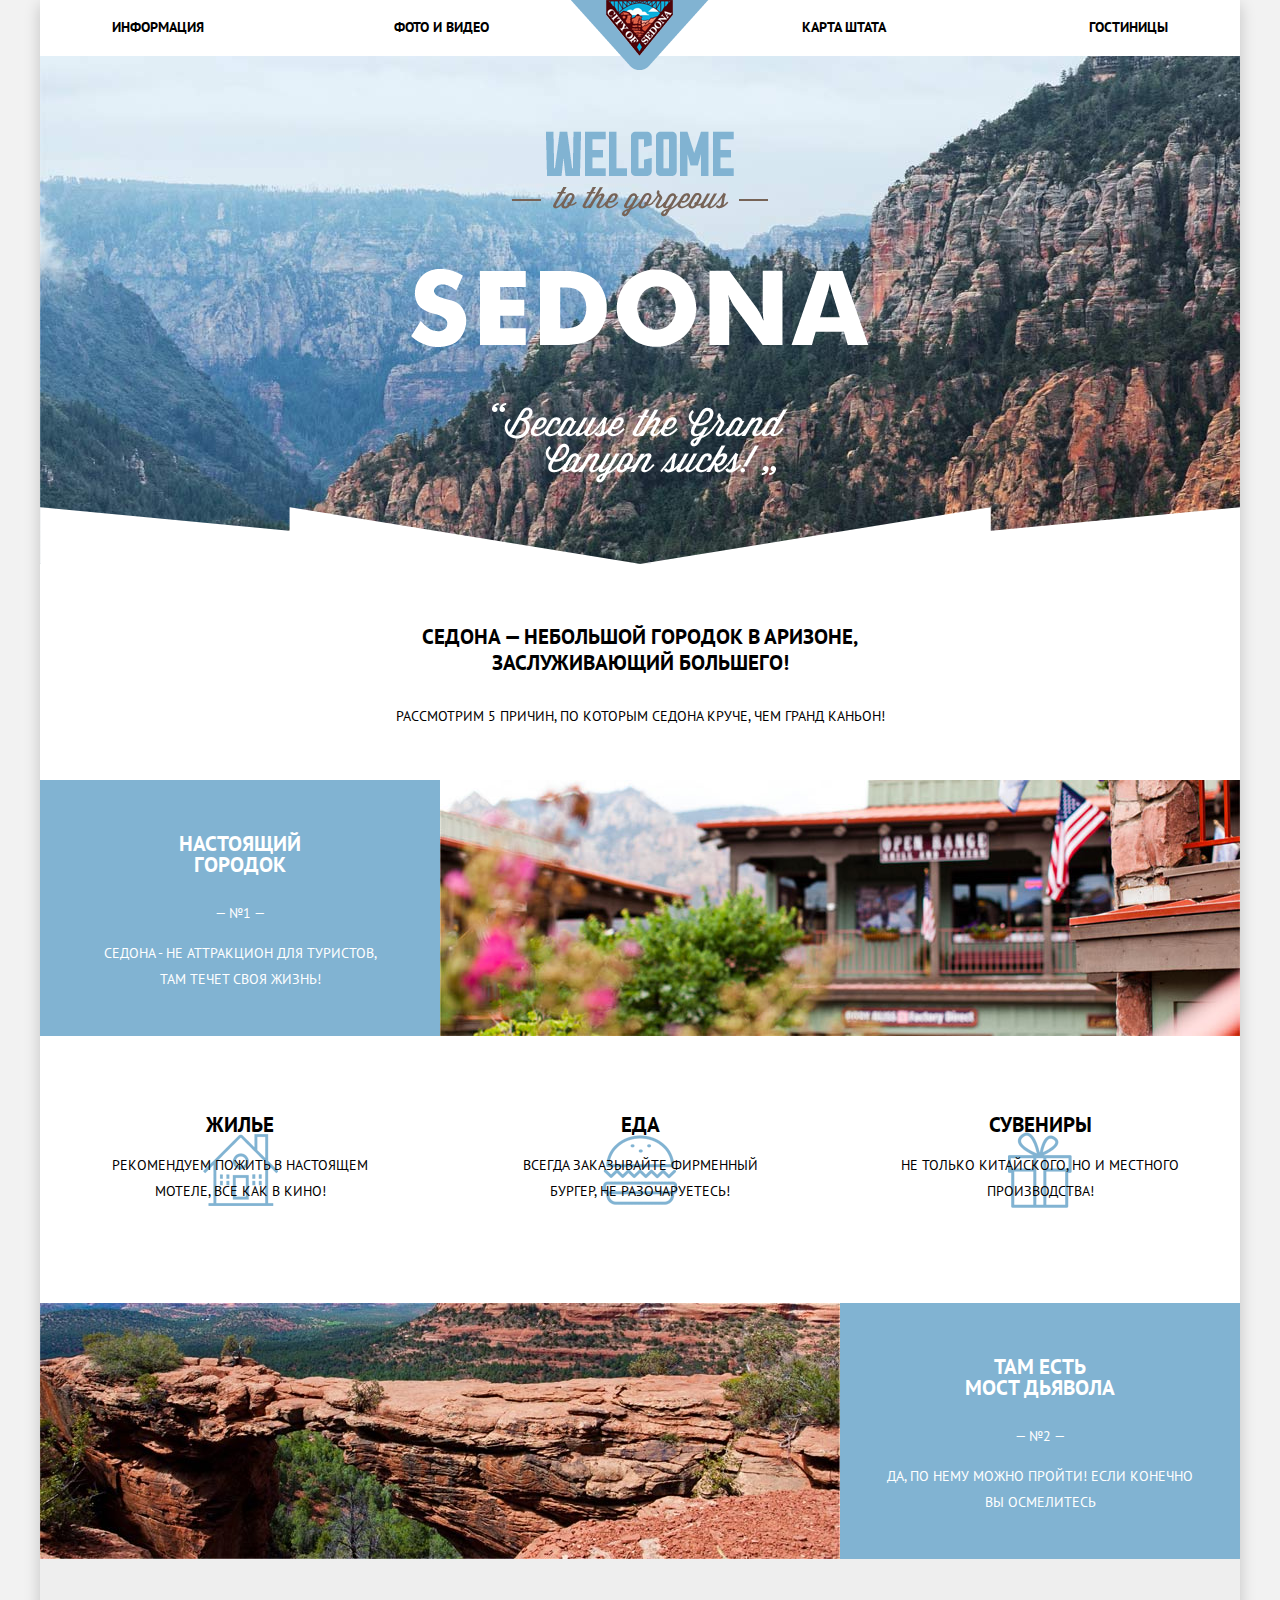
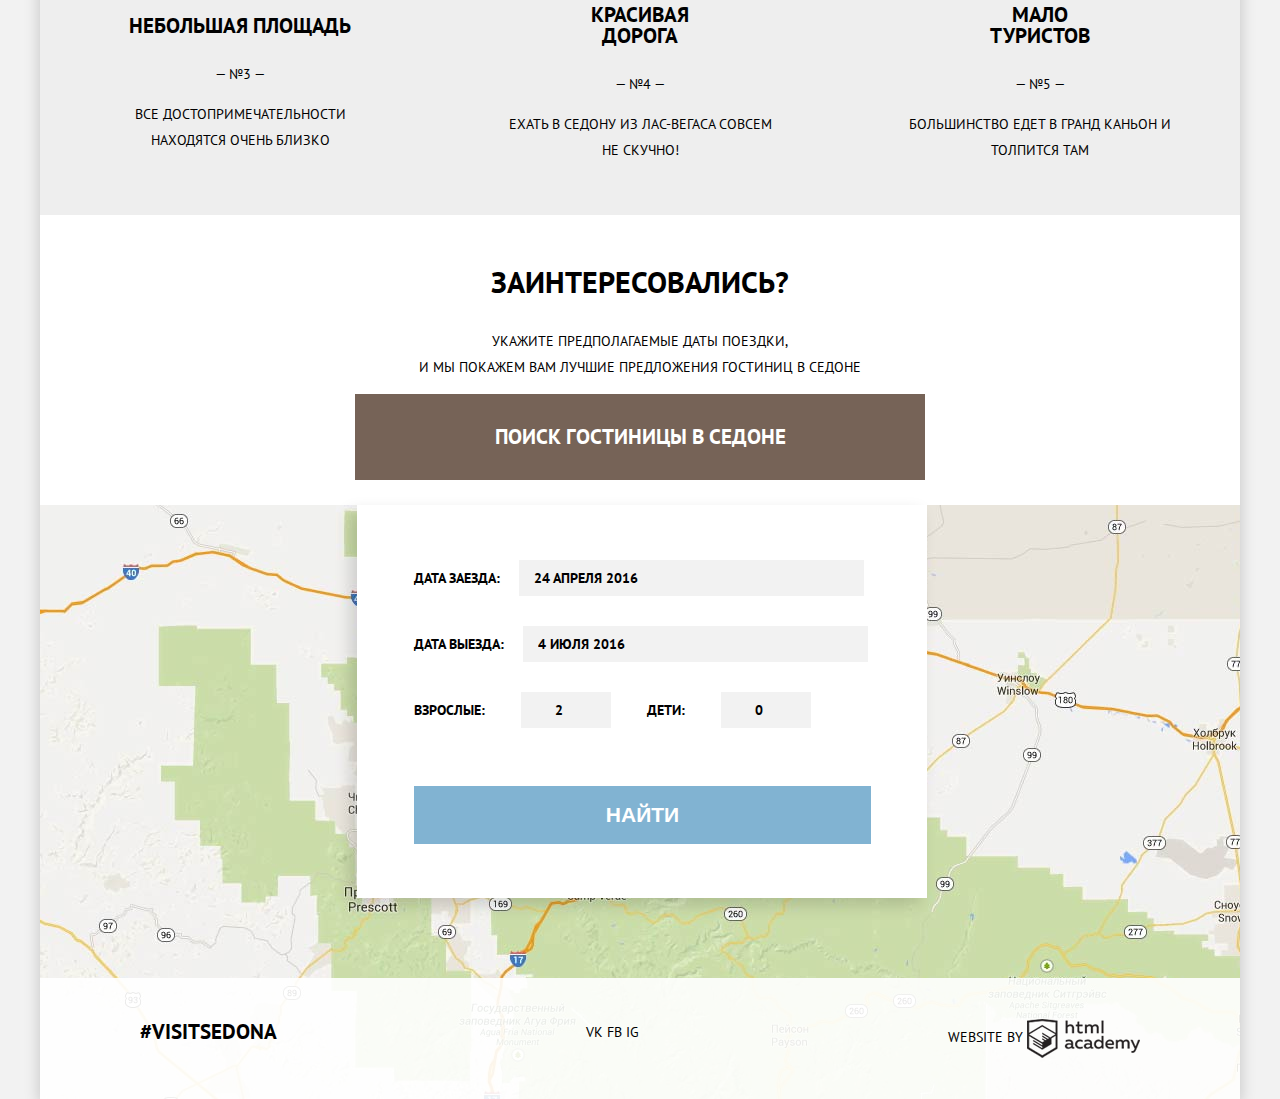
==== index.html @ 254a70d9 "доработки к главной; фильтр на внутренней странице" ====
<!DOCTYPE html>
<html lang="ru">
    <head>
        <meta charset="utf-8">
        <title>HTML Academy: Седона</title>
        <link href="https://fonts.googleapis.com/css?family=PT+Sans+Narrow:400,700|PT+Sans:400,700&amp;subset=cyrillic,cyrillic-ext" rel="stylesheet">
        <link href="css/style.css" rel="stylesheet">
    </head>
    <body>
        <div class="container">
            <header class="page-header"> 
               <a class="logo" href="index.html"><img src="img/logo.png" alt="логотип" width=138 height=70></a>
                <nav class="top-menu">
                    <ul>
                        <li><a href="index.html">Информация</a></li>
                        <li><a href="#">Фото и видео</a></li>
                        <li><a href="#">Карта штата</a></li>
                        <li><a href="inner.html">Гостиницы</a></li>
                    </ul>
                </nav>           
            </header>
        <!-- основная часть -->
            <main>
            <!-- картинки в верхней части -->
                <div class="top-image">
                    <img src="img/head-text.png" alt="Welcome to the gorgeous" width=458 height=352>
                </div> 
                <div class="features">
                    <div class="features-head">
                        <h1>Седона &#8212; небольшой городок в Аризоне, заслуживающий большего!</h1>
                        <p class="block-caption">Рассмотрим 5 причин, по которым Седона круче, чем Гранд Каньон!</p>
                    </div>
                <!-- блок о преимуществах с картинкой -->
                    <div class="features-block">
                        <div class="features-text">
                            <h2>Настоящий городок</h2>
                            <span class="features-number">&#8212; №1 &#8212;</span>
                            <p class="features-description"> 
                                Седона - не аттракцион для туристов,<br> там течет своя жизнь!
                            </p>
                        </div>
                        <div class="features-image">
                            <img src="img/photo-1.jpg" alt="Городок Седона" width="800" height="256">
                        </div>
                    </div>
                <!-- блок советов с иконками -->
                    <div class="advice">
                        <div class="advice-item advice-item--house">
                            <h2>Жилье</h2>
                            <p class="advice-item-description">Рекомендуем пожить в настоящем мотеле, все как в кино!</p>
                        </div>
                        <div class="advice-item advice-item--hamburger">
                            <h2>Еда</h2>
                            <p class="advice-item-description">Всегда заказывайте фирменный бургер, не разочаруетесь!</p>
                        </div>
                        <div class="advice-item advice-item--gift">
                            <h2>Сувениры</h2>
                            <p class="advice-item-description">Не только китайского, но и местного производства!</p>
                        </div>            
                    </div>
                <!-- еще один блок с картинкой -->
                    <div class="features-block features-block--inverse">
                        <div class="features-text">
                            <h2>Там есть<br> мост дьявола</h2>
                            <span class="features-number">&#8212; №2 &#8212;</span>
                            <p class="features-description"> 
                                Да, по нему можно пройти! Если конечно вы осмелитесь
                            </p>
                        </div>
                        <div class="features-image">
                                <img src="img/photo-2.jpg" alt="Мост дьявола" width=800 height=256>
                        </div>
                    </div>
                <!-- блок с преимуществами без иконок-->
                    <div class="features-bottom">
                        <div class="features-text">
                            <h2 class="bottom-captions">Небольшая площадь</h2>
                                <span class="features-number">&#8212; №3 &#8212;</span>
                                <p class="features-description">
                                    Все достопримечательности находятся очень близко
                                </p>
                        </div>
                        <div class="features-text">
                            <h2 class="bottom-captions">Красивая<br> дорога</h2>
                            <span class="features-number">&#8212; №4 &#8212;</span>
                            <p class="features-description">                                
                               Ехать в Седону из Лас-Вегаса совсем не скучно!
                            </p>
                        </div>
                        <div class="features-text">
                            <h2 class="bottom-captions">Мало<br> туристов</h2>
                            <span class="features-number">&#8212; №5 &#8212;</span>
                            <p class="features-description">                                
                                Большинство едет в Гранд Каньон и толпится там
                            </p>
                        </div>
                    </div>
                </div>
            </main>
             <!-- форма ввода информации для подбора отелей -->
                <div class="search">
                    <div class="search-text">
                        <span class="search-caption">Заинтересовались?</span>
                        <p class="block-caption">Укажите предполагаемые даты поездки,<br> и мы покажем вам лучшие предложения гостиниц в Седоне</p>
                        <button class="search-btn" type="button">Поиск гостиницы в Седоне</button>
                    </div>
                    <div class="search-container">
                        <form class="search-form" action="#" method="post">
                            <label for="arrive-date">Дата заезда:</label>
                            <input type="text" name="arrive-date" id="arrive-date" value="24 апреля 2016"><br>
                            <label for="leave-date">Дата выезда:</label>
                            <input type="text" name="leave-date" id="leave-date" value="4 июля 2016"><br>
                            <label for="peple-amount">Взрослые:</label>
                            <input type="number" min="1" step="1" name="peple-amount" id="peple-amount" value="2">
                            <label for="child-amount">Дети:</label>
                            <input type="number" min="0" step="1" name="child-amount" id="child-amount" value="0"><br>
                            <button class="filter-btn" type="submit">Найти</button>
                        </form>
                    </div>
                </div>
            <!-- карта -->
            <div class="map">
            </div>
        <!-- подвал -->
            <footer class="page-footer">
                <div class="footer-left">
                    <span class="footer-hashtag">#VisitSedona</span>
                </div>
                <div class="socials">
                    <a class="social social-vk" href="#">vk</a>
                    <a class="social social-fb" href="#">fb</a>
                    <a class="social social-yt" href="#">ig</a>
                </div>
                <div class="copyright">
                    Website by <a href="http://htmlacademy.ru/"><img src="img/copyright.png" alt="HTML Academy" width=113 height=39 class="copyright-image"></a>
                </div>
            </footer>
        </div>
    </body>
</html>
---- css/style.css ----
body {
    margin: 0;
    padding: 0;
    background-color: #f2f2f2;
    color: #000000;
    font-family: "PT Sans", "Arial", serif;
    font-size: 14px;
    font-weight: normal;
    line-height: 26px; 
    text-transform: uppercase;
}

h1 {
    color: #000000;
    font-family: "PT Sans", "Arial", serif;
    font-size: 21px;
    font-weight: bold;
    line-height: 26px; 
    text-transform: uppercase;
}

h2 {
    color: #000000;
    font-family: "PT Sans", "Arial", serif;
    font-size: 21px;
    font-weight: bold;
    line-height: 21px; 
    text-transform: uppercase;
}

a {
    color: #000000;
    text-decoration: none;
}

a:visited {
    color: #000000;
} 

.container {
    position: relative;
    width: 1200px;
    margin: 0 auto;
    background-color: white;  
    box-shadow: 0 5px 15px 0 rgba(0, 0, 0, 0.2);
}

.page-header {
    background-color: white;
    font-size: 0;
}

.top-menu {
    padding-left: 6%;
    padding-right: 6%;    
}

.top-menu ul {
    display: flex;
    justify-content: space-between;
    padding: 0;
    list-style-type: none;
}

.top-menu li {
    width: 20%;
    padding-top: 14px;
    padding-bottom: 16px;
    font-size: 14px;
    font-weight: bold;
    text-align: left;
    text-transform: uppercase;

}

.top-menu li:nth-child(3), .top-menu li:last-child {
    text-align: right;
}

.logo {
    position: absolute;
    left: 50%;
    margin-left: -69px;
}

.top-image {
    height: 433px;
    padding-top: 75px;
    background: 
        url("../img/img-bottom.png") no-repeat 50% 100%, 
        url("../img/background.jpg") no-repeat 50% 0;
}

.top-image img {
    display: block;
    margin: auto;
}


.features-head {
    width: 575px;
    margin-top: 0;
    margin-right: auto;
    margin-left: auto;
    padding-top: 46px;
    padding-bottom: 37px;
    text-align: center;
}

.block-caption {
    padding-top: 13px;
    text-transform: uppercase;
}

.features-block h2 {
    color: white;
}

.features-block {
    min-height: 256px;
    display: flex;
    color: white;
    line-height: 0;
    background-color: #81b3d2;
}


.features-text {
    width: 33.33%;
    display: flex;
    flex-direction: column;
    justify-content: center;
    padding-top: 5px;
    padding-bottom: 0;
    padding-right: 40px;
    padding-left: 40px;
    line-height: 26px;
}

.features-text h2 {
    padding-left: 60px;
    padding-right: 60px;
    margin-bottom: 25px;
}

.features-number, .features-text {
    text-align: center;
}

.features-img {
    width: 66.67%;
    margin: 0;
    padding: 0;
}

.features-block--inverse {
    flex-direction: row-reverse;
}


.advice {
    display: flex;
    justify-content: space-between;
    text-transform: uppercase;
    font-size: 0;
}

.advice-item {
    width: 33.33%;
    padding: 60px;
    padding-bottom: 85px;
    font-size: 14px;
    text-align: center;
}

.advice-item--house {
    background: url("../img/house-icon.png") no-repeat center;
}

.advice-item--hamburger {
    background: url("../img/hamburger-icon.png") no-repeat center;
}

.advice-item--gift {
    background: url("../img/gift-icon.png") no-repeat center;
}

.features-bottom {
    min-height: 256px;
    display: flex;
    flex-direction: row;
    justify-content: space-between;
    margin: 0;
    padding-top: 0;
    color: #000000;
    line-height: 0;
    background-color: #eeeeee;
}

.features-bottom .features-text {
    width: 400px;
    line-height: 26px;
    display: flex;
    padding: 0;
    margin-top: -10px;
    flex-direction: column;
    justify-content: center;
}

.features-bottom .features-description {
    padding-left: 60px;
    padding-right: 60px;
}


.search-text {
    width: 575px;
    min-height: 235px;
    padding: 0;
    margin: 0;
    text-align: center;
    margin-top: 55px;
    margin-right: auto; 
    margin-left: auto;
}

.search-caption {
    line-height: 24px;
    font-size: 30px;
    font-weight: bold;
}

.search-btn {
    width: 570px;
    padding: 30px;
    border: none;
    font-family: "PT Sans", "Arial", serif;
    font-size: 21px;
    font-weight: bold;
    line-height: 26px;
    text-align: center;
    text-transform: uppercase;
    color: #ffffff;
    background-color: #766357;
}

.map {
    width: 100%;
    height: 594px;
    background: url('../img/map.jpg') no-repeat center bottom;
}

.search-container {
    position: absolute;
    left: 317px;
    width: 570px;
    min-height: 393px;
    padding: 0;
    background-color: #ffffff;
    box-shadow: -7px 7px 15px 0 rgba(0, 0, 0, 0.15);
}

.search-form input {
    height: 26px;
    padding: 5px 15px;
    margin: 15px 0;
    font-family: "PT Sans", "Arial", serif;
    font-size: 14px;
    font-weight: bold;
    line-height: 26px;
    text-transform: uppercase;
}

.search-form {
    padding: 40px 57px;
    font-weight: bold;
    line-height: 26px;

}

input[type="text"] {
    width: 315px;
    margin-left: 15px;
    border: none;
    background-color: #f2f2f2;
}
    
.search-form label {
    margin: 0;
    padding: 0;
}
    
input[type="number"] {
    width: 60px;
    margin: 15px 32px;
    border: none;
    text-align: center;
    background-color: #f2f2f2;
}

.filter-btn {
    width: 457px;
    padding: 16px 0;
    margin: 43px auto 0 auto;
    border: none;
    color: #ffffff;
    font-size: 21px;
    font-weight: bold;
    line-height: 26px;
    text-transform: uppercase;
    background-color: #81b3d2;
}

.page-footer {
    display: flex;
    justify-content: space-between;
    margin: 0;
    margin-top: -121px;
    padding: 41px 100px;
    background-color: rgba(255, 255, 255, 0.9);
}

.footer-hashtag {
    font-size: 21px;
    font-weight: bold;
    line-height: 26px; 
}

.copyright img {
    line-height: 40px;
    vertical-align: middle;
}



/*внутренняя страница*/
.container-inner-page {
    padding-left: 6%;
    padding-right: 6%;
}

.search-block {
    min-height: 188px;
    margin: 0;
    padding: 30px 73px;
    padding-bottom: 0;
    background: url("../img/inner-bg.jpg") no-repeat 0 -55px;
}
/*форма поиска*/
 .hotel-search {
    color: #ffffff;
    display: flex;
    flex-direction: row;
    justify-content: flex-start;

 }
.search-infrastructure {
    width: 240px;
    display: flex;
    flex-direction: column;
}

.search-housing {
    width: 240px;
    display: flex;
    flex-direction: column;
}

/*фильтр по ценовому диапазону*/
.search-price {
    margin-left: 200px;
    width: 330px;

}

.search-price-title {
    font-size: 16px;
    line-height: 21px;
    margin-bottom: 9px;
    font-weight: bold;

}
/*поля со значениями*/
.range-control {
    position: relative;
    height: 36px;
    margin-bottom: 20px;
    border: 2px solid #ffffff;
    border-radius: 2px;
    font-size: 0;
}

/*разделитель между полями со значениями*/
.range-control::after {
    content: "";
    position: absolute;
    left: 50%;
    top: 50%;
    width: 2px;
    height: 22px;
    background-color: #ffffff;
    transform: translate(-50%, -50%);
}

.range-control label {
    display: inline-block;
    font-size: 14px;
    line-height: 38px;
    vertical-align: top;
    cursor: pointer;
}

.range-control .min-price,
.range-control .max-price {
    width: 90px;
    padding-left: 65px;
}

.range-control input {
    width: 50px;
    margin: 0;
    color: inherit;
    font: inherit;
    background: none;
    border: none;
}

/* шкала с ползунками*/
.range-scale {
    position: relative;
    margin-bottom: 22px;
}

.range-scale .scale {
    height: 2px;
    background-color: rgba(255, 255, 255, 0.3);
}

.range-scale .scale-bar {
    width: 80%;
    height: 2px;
    background-color: #ffffff;
}

/*ползунки*/

.range-toggle {
    position: absolute;
    top: -9px;
    width: 4px;
    height: 4px;
    border: 8px solid #ffffff;
    border-radius: 50%;
    background-color: #ababab;
    box-shadow: 0 2px 1px 0 rgba(0, 0, 0, 0.14);
    cursor: pointer;
}

.range-toggle-max {
    left: 80%;
}

.range-toggle:hover {
    background-color: #1c4f80;
}

/*прозрачная кнопка*/

.btn-transparent {
    display: block;
    margin: 0 auto;
    padding: 5px 34px;
    border: 2px solid #ffffff;
    color: inherit;
    font-family: inherit;
    font-size: 14px;
    line-height: 21px;
    text-transform: uppercase;
    background: none;
}

.btn-transparent:hover {
    color: #000000;
    background-color: #ffffff;
}


/*результаты поиска*/
.result-sorting {
    position: relative;
    padding: 30px 0;
    border-bottom: 1px solid #e5e5e5;
}

.sorting-filter {
    width: 680px;
    display: flex;
    justify-content: space-around;
}




/*временный квадратик вместо стрелочек*/
.sorting-dir {
    position: absolute;
    top: 50%;
    right: 0;
    width: 10px;
    height: 10px;
    background-color: #81b3d2;
}


/*чтобы футер не выползал вверх*/
.result-content {
    margin-bottom: 121px;
}
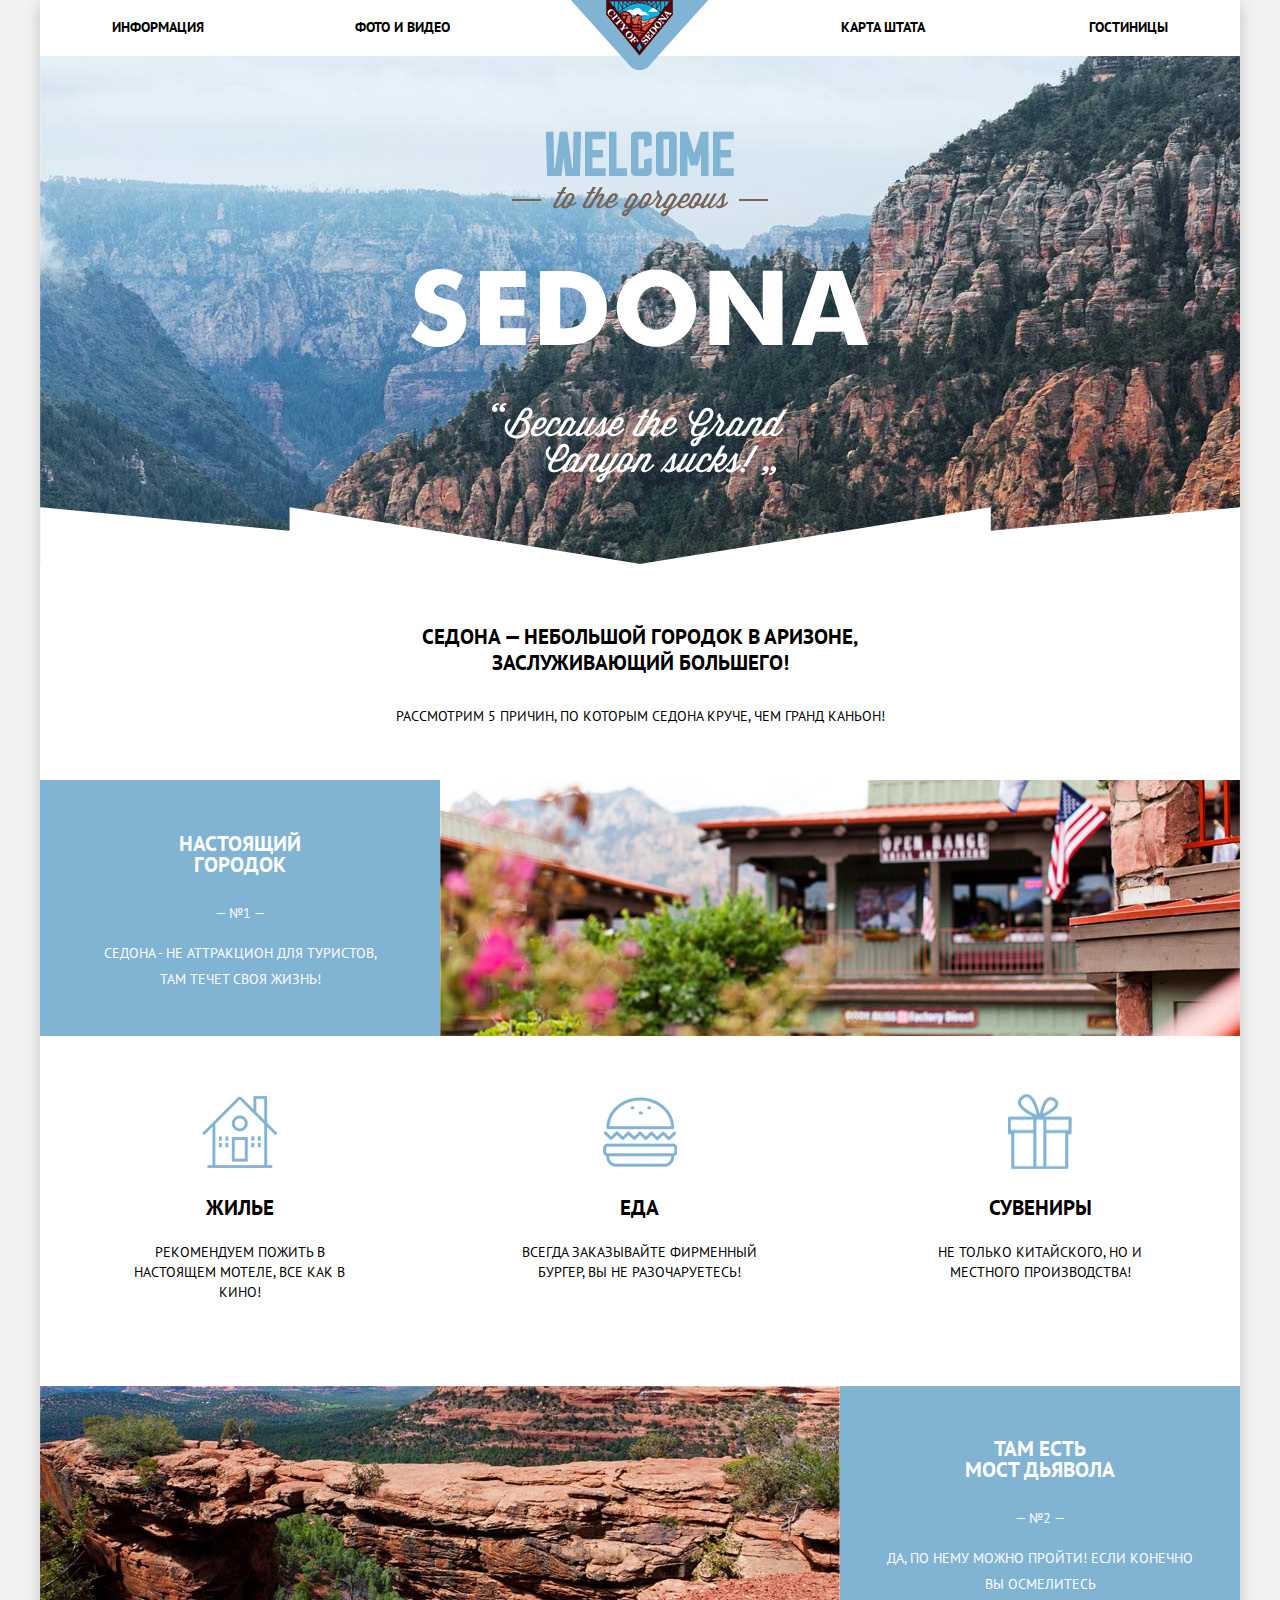
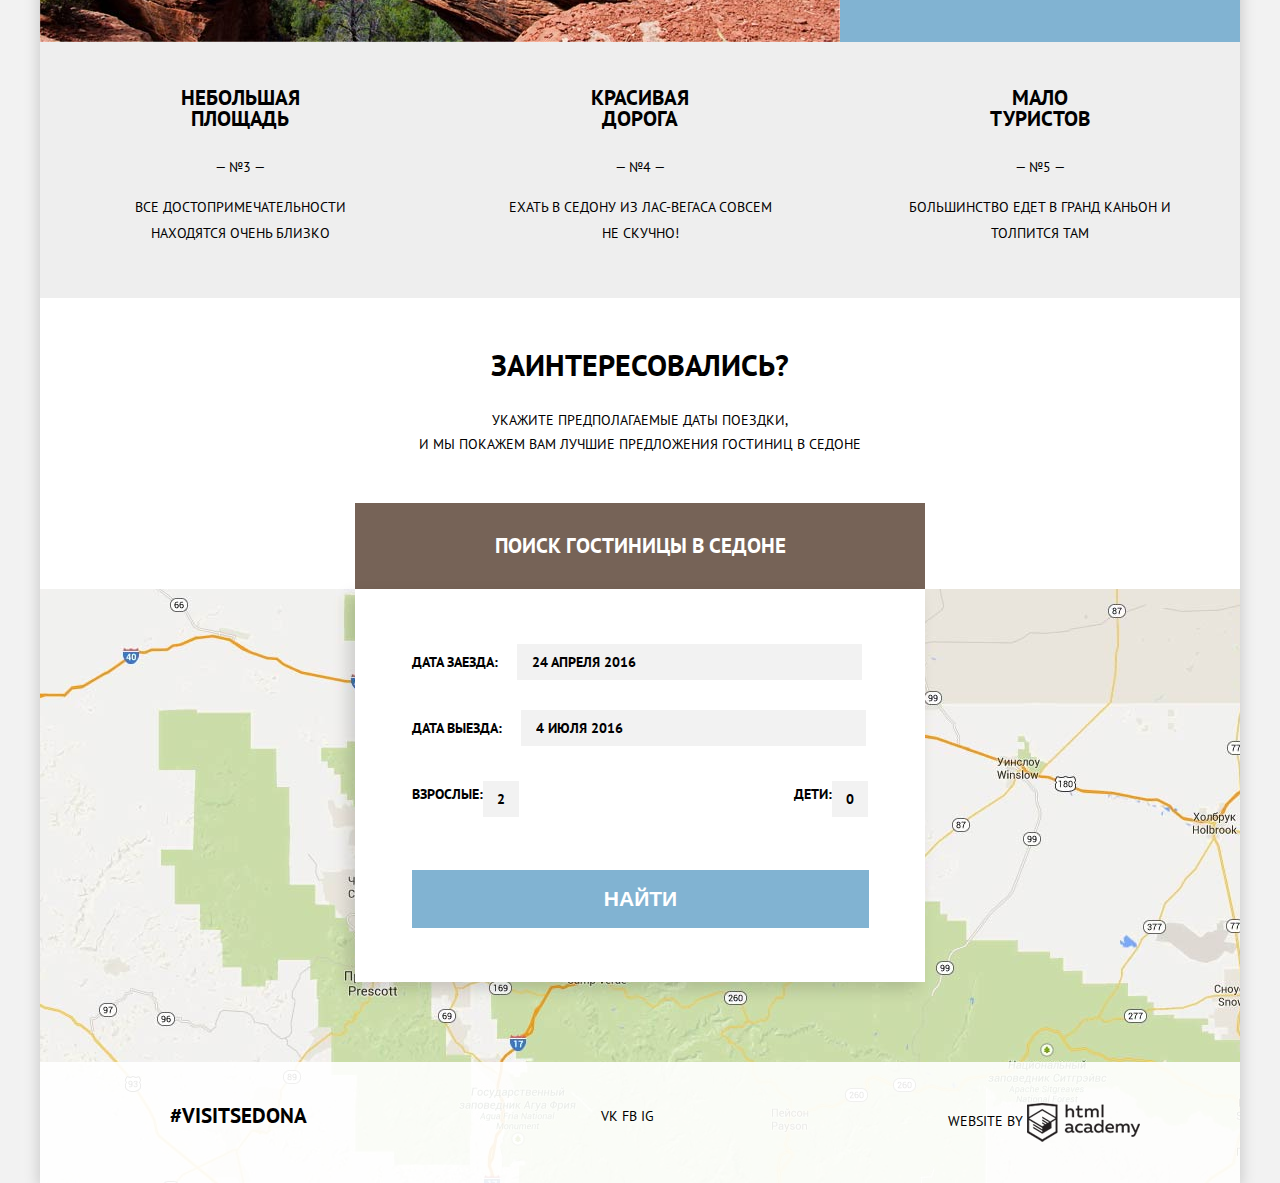
==== commit 0ab80007: "внутренняя страница" ====
--- a/index.html
+++ b/index.html
@@ -3,7 +3,7 @@
     <head>
         <meta charset="utf-8">
         <title>HTML Academy: Седона</title>
-        <link href="https://fonts.googleapis.com/css?family=PT+Sans+Narrow:400,700|PT+Sans:400,700&amp;subset=cyrillic,cyrillic-ext" rel="stylesheet">
+        <link href="https://fonts.googleapis.com/css?family=PT+Sans+Narrow:400,700|PT+Sans:400,700&amp;subset=cyrillic" rel="stylesheet">
         <link href="css/style.css" rel="stylesheet">
     </head>
     <body>
@@ -12,7 +12,7 @@
                <a class="logo" href="index.html"><img src="img/logo.png" alt="логотип" width=138 height=70></a>
                 <nav class="top-menu">
                     <ul>
-                        <li><a href="index.html">Информация</a></li>
+                        <li><a href="#">Информация</a></li>
                         <li><a href="#">Фото и видео</a></li>
                         <li><a href="#">Карта штата</a></li>
                         <li><a href="inner.html">Гостиницы</a></li>
@@ -51,7 +51,7 @@
                         </div>
                         <div class="advice-item advice-item--hamburger">
                             <h2>Еда</h2>
-                            <p class="advice-item-description">Всегда заказывайте фирменный бургер, не разочаруетесь!</p>
+                            <p class="advice-item-description">Всегда заказывайте фирменный бургер, вы не разочаруетесь!</p>
                         </div>
                         <div class="advice-item advice-item--gift">
                             <h2>Сувениры</h2>
@@ -106,14 +106,36 @@
                     </div>
                     <div class="search-container">
                         <form class="search-form" action="#" method="post">
-                            <label for="arrive-date">Дата заезда:</label>
-                            <input type="text" name="arrive-date" id="arrive-date" value="24 апреля 2016"><br>
-                            <label for="leave-date">Дата выезда:</label>
-                            <input type="text" name="leave-date" id="leave-date" value="4 июля 2016"><br>
-                            <label for="peple-amount">Взрослые:</label>
-                            <input type="number" min="1" step="1" name="peple-amount" id="peple-amount" value="2">
-                            <label for="child-amount">Дети:</label>
-                            <input type="number" min="0" step="1" name="child-amount" id="child-amount" value="0"><br>
+                            <div class="arrive-block">
+                                <label>
+                                    <span>Дата заезда:</span>
+                                    <input type="text" name="arrive-date" id="arrive-date" value="24 апреля 2016">
+                                </label>
+                            </div>
+                            <div class="leave-block">
+                                <label>
+                                    <span>Дата выезда:</span>
+                                    <input type="text" name="leave-date" id="leave-date" value="4 июля 2016">
+                                </label>                        
+                            </div>
+                            <div class="people-block"> 
+                                <label>
+                                    <span>Взрослые:</span>
+                                    <div class="amount-block">
+                                        <div class="amount-arrow amount--up"></div>
+                                        <input type="text" name="peple-amount" id="peple-amount" value="2">
+                                        <div class="amount-arrow amount--down"></div>
+                                    </div>
+                                </label>
+                                <label>
+                                    <span>Дети:</span>
+                                    <div class="amount-block">
+                                        <div class="amount-arrow amount--up"></div>
+                                        <input type="text" min="0" step="1" name="child-amount" id="child-amount" value="0">
+                                        <div class="amount-arrow amount--down"></div>
+                                    </div>
+                                </label>
+                            </div>                                                  
                             <button class="filter-btn" type="submit">Найти</button>
                         </form>
                     </div>
--- a/css/style.css
+++ b/css/style.css
@@ -75,6 +75,11 @@
 
 .top-menu li:nth-child(3), .top-menu li:last-child {
     text-align: right;
+}
+
+
+.top-menu li:nth-child(2) {
+    padding-right: 11%;
 }
 
 .logo {
@@ -143,6 +148,11 @@
     margin-bottom: 25px;
 }
 
+.features-bottom h2 {
+    padding-left: 100px;
+    padding-right: 100px;
+}
+
 .features-number, .features-text {
     text-align: center;
 }
@@ -167,22 +177,52 @@
 
 .advice-item {
     width: 33.33%;
-    padding: 60px;
-    padding-bottom: 85px;
+    padding-bottom: 64px;
     font-size: 14px;
     text-align: center;
 }
 
-.advice-item--house {
+.advice-item-description {
+    padding: 6px 72px;
+    line-height: 20px;
+    text-align: center;
+}
+
+.advice-item--house::before {
+    content: "";
+    display: block;
+    width: 85px;
+    height: 75px;
+    margin: 58px 157px 28px 157px;
     background: url("../img/house-icon.png") no-repeat center;
 }
 
-.advice-item--hamburger {
+.advice-item--hamburger::before {
+    content: "";
+    display: block;
+    width: 85px;
+    height: 75px;
+    margin: 58px 157px 28px 157px;
     background: url("../img/hamburger-icon.png") no-repeat center;
 }
 
-.advice-item--gift {
+.advice-item--hamburger .advice-item-description {
+    padding-right: 57px;
+    padding-left: 57px;
+}
+
+.advice-item--gift::before {
+    content: "";
+    display: block;
+    width: 85px;
+    height: 75px;
+    margin: 58px 157px 28px 157px;
     background: url("../img/gift-icon.png") no-repeat center;
+}
+
+.advice-item--gift .advice-item-description {
+    padding-right: 64px;
+    padding-left: 64px;
 }
 
 .features-bottom {
@@ -222,6 +262,12 @@
     margin-top: 55px;
     margin-right: auto; 
     margin-left: auto;
+}
+
+.search-text p {
+    padding-top: 10px;
+    padding-bottom: 33px;
+    line-height: 24px;
 }
 
 .search-caption {
@@ -252,12 +298,19 @@
 
 .search-container {
     position: absolute;
-    left: 317px;
+    left: 315px;
     width: 570px;
     min-height: 393px;
     padding: 0;
     background-color: #ffffff;
     box-shadow: -7px 7px 15px 0 rgba(0, 0, 0, 0.15);
+}
+
+.search-form {
+    padding: 40px 57px;
+    font-weight: bold;
+    line-height: 26px;
+
 }
 
 .search-form input {
@@ -271,12 +324,6 @@
     text-transform: uppercase;
 }
 
-.search-form {
-    padding: 40px 57px;
-    font-weight: bold;
-    line-height: 26px;
-
-}
 
 input[type="text"] {
     width: 315px;
@@ -289,14 +336,41 @@
     margin: 0;
     padding: 0;
 }
-    
-input[type="number"] {
-    width: 60px;
-    margin: 15px 32px;
+
+.search-form span {
+    font-size: 14px;
+    line-height: 26px;
+}
+
+/*мракобесие*/
+.people-block {
+    display: flex;
+    justify-content: space-between;
+    flex-wrap: nowrap;
+    padding: 0;
+    margin-top: 20px;
+    margin-bottom: 10px;
+}
+
+.people-block label {
+    display: flex;
+    justify-content: space-between;
+}
+
+.people-block input {
+    width: 36px;
+    height: 36px;
+    margin: 0;
+    padding: 0;
     border: none;
     text-align: center;
     background-color: #f2f2f2;
 }
+
+.people-block input:last-child {
+    margin-right: 0;
+}
+/**/
 
 .filter-btn {
     width: 457px;
@@ -311,6 +385,7 @@
     background-color: #81b3d2;
 }
 
+
 .page-footer {
     display: flex;
     justify-content: space-between;
@@ -320,10 +395,14 @@
     background-color: rgba(255, 255, 255, 0.9);
 }
 
+.footer-left {
+    padding-left: 30px;
+
+}
 .footer-hashtag {
     font-size: 21px;
     font-weight: bold;
-    line-height: 26px; 
+
 }
 
 .copyright img {
@@ -334,15 +413,17 @@
 
 
 /*внутренняя страница*/
-.container-inner-page {
-    padding-left: 6%;
-    padding-right: 6%;
+
+.result-content {
+    display: flex;
+    flex-direction: column;
+    margin-bottom: 121px;
 }
 
 .search-block {
     min-height: 188px;
     margin: 0;
-    padding: 30px 73px;
+    padding: 25px 73px;
     padding-bottom: 0;
     background: url("../img/inner-bg.jpg") no-repeat 0 -55px;
 }
@@ -352,10 +433,15 @@
     display: flex;
     flex-direction: row;
     justify-content: flex-start;
-
- }
+    padding-bottom: 15px;
+}
+
+.hotel-search h3 {
+    margin-top: 0;
+    margin-bottom: 20px;
+}
 .search-infrastructure {
-    width: 240px;
+    width: 255px;
     display: flex;
     flex-direction: column;
 }
@@ -366,24 +452,59 @@
     flex-direction: column;
 }
 
+
+input[type="checkbox"] {
+    display: none;
+} 
+
+input[type="checkbox"] + label {
+    position: relative;
+    padding: 0 0 0 40px;
+    margin-bottom: 20px;
+}
+
+.checkbox + label::before {
+    content: "";
+    position: absolute;
+    left: -2px;
+    width: 17px;
+    height: 17px;
+    background: none;
+    border: 2px solid #ffffff;
+    border-radius: 5px;
+}
+
+.checkbox:checked + label::before {
+    content: "";
+    position: absolute;
+    left: -2px;
+    width: 17px;
+    height: 17px;
+    background-color: transparent;
+    background: url("../img/checked.png") no-repeat -3px -2px;
+    overflow: visible;
+    border: 2px solid #ffffff;
+    border-radius: 5px;
+}
+
 /*фильтр по ценовому диапазону*/
 .search-price {
-    margin-left: 200px;
-    width: 330px;
+    margin-left: auto;
+    width: 318px;
 
 }
 
 .search-price-title {
     font-size: 16px;
     line-height: 21px;
-    margin-bottom: 9px;
+    margin-bottom: 11px;
     font-weight: bold;
 
 }
 /*поля со значениями*/
 .range-control {
     position: relative;
-    height: 36px;
+    height: 32px;
     margin-bottom: 20px;
     border: 2px solid #ffffff;
     border-radius: 2px;
@@ -405,8 +526,8 @@
 .range-control label {
     display: inline-block;
     font-size: 14px;
-    line-height: 38px;
-    vertical-align: top;
+    line-height: 30px;
+    vertical-align: middle;
     cursor: pointer;
 }
 
@@ -428,7 +549,7 @@
 /* шкала с ползунками*/
 .range-scale {
     position: relative;
-    margin-bottom: 22px;
+    margin-bottom: 33px;
 }
 
 .range-scale .scale {
@@ -487,32 +608,122 @@
 
 /*результаты поиска*/
 .result-sorting {
-    position: relative;
-    padding: 30px 0;
-    border-bottom: 1px solid #e5e5e5;
+    display: flex;
+    padding: 26px 6%;
 }
 
 .sorting-filter {
     width: 680px;
     display: flex;
-    justify-content: space-around;
-}
-
-
-
+    justify-content: flex-start;
+}
+
+.sorting-title {
+    font-size: 12px;
+    line-height: 18px;
+    font-weight: bold;
+    
+}
+.sorting-title {
+    margin-left: 47px;
+}
+
+.sorting-option  {
+    margin-left: 38px;
+}
+
+a.sorting-option {
+    font-size: 12px;
+    line-height: 18px;
+    color: #cacaca;
+    border-bottom: 1px dotted #81b3d2;
+}
+
+a.sorting-option--selected {
+    color: #81b3d2;
+    border: none;
+}
+.result-amount {
+    font-size: 21px;
+    font-weight: bold;
+    color: #000000;
+    line-height: 26px;
+    
+}
 
 /*временный квадратик вместо стрелочек*/
 .sorting-dir {
-    position: absolute;
-    top: 50%;
-    right: 0;
+    margin-left: auto;
     width: 10px;
     height: 10px;
     background-color: #81b3d2;
 }
 
+/*блок с результатами*/
+.result {
+    display: flex;
+    width: 100%;
+    padding-top: 30px;
+    padding-bottom: 0;
+    margin-bottom: 20px;
+    border-top: 1px solid #e5e5e5;
+}
+
+.result:last-child {
+    padding-bottom: 25px;
+    margin-bottom: 5px;
+    border-bottom: 1px solid #e5e5e5;
+}
+
+.result-block {
+    width: 530px;
+    padding-left: 6%;
+    padding-right: 6%;
+    display: flex;
+    justify-content: flex-start;
+}
+
+.result-img {
+    padding: 0;
+    margin: 0;
+    margin-right: 30px;
+}
+
+.result-name {
+    margin-top: 0;
+    margin-bottom: 5px;
+}
+
+.result-action {
+    margin-top: 14px;
+}
+
+.result-more-btn {
+    padding: 5px 17px;
+    margin-right: 3px;
+    background-color: #81b3d2;
+}
+
+a.result-more-btn {
+    color: #ffffff;
+}
+
+.result-order-btn {
+    padding: 5px 17px;
+    border: none;
+    background-color: #766357;
+}
+
+a.result-order-btn {
+    color: #ffffff;
+    text-transform: uppercase;
+}
+.result-rating {
+    margin-left: auto;
+    padding-right: 6%;
+}
+
+
+
 
 /*чтобы футер не выползал вверх*/
-.result-content {
-    margin-bottom: 121px;
-}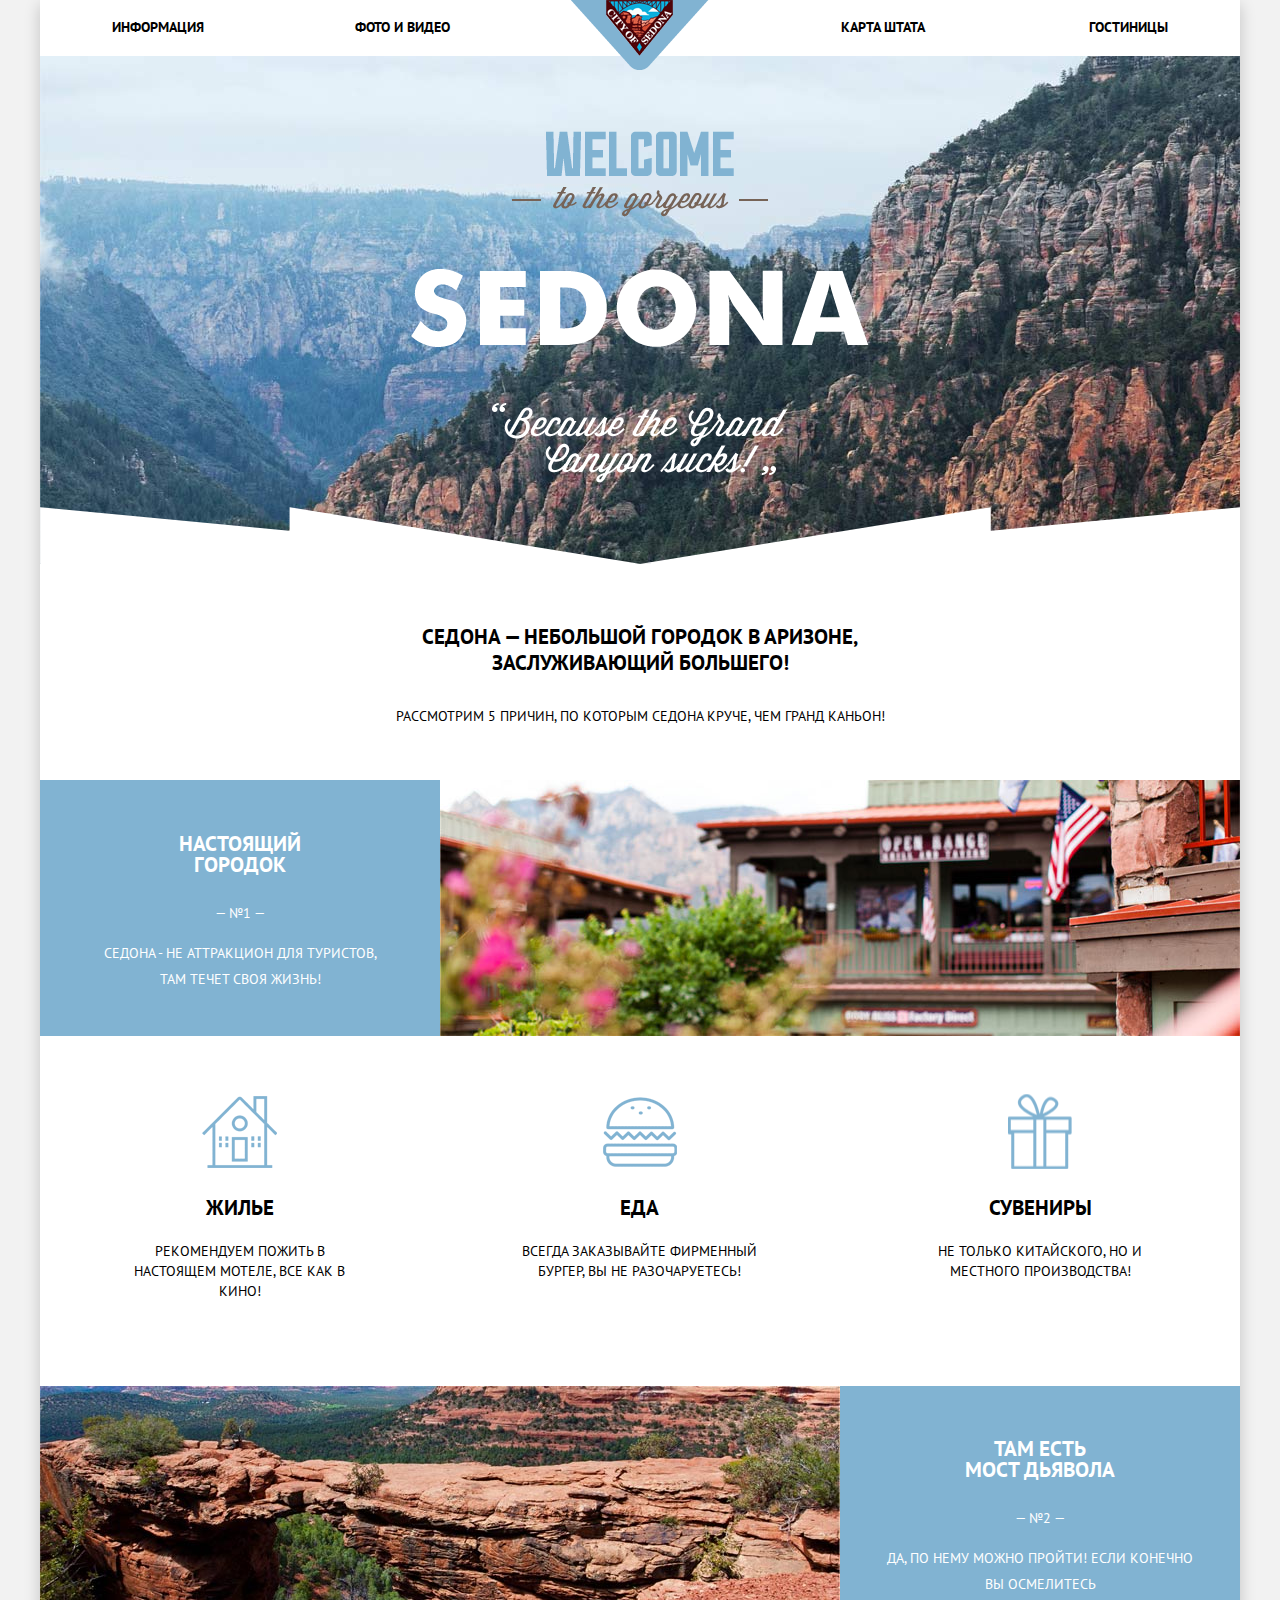
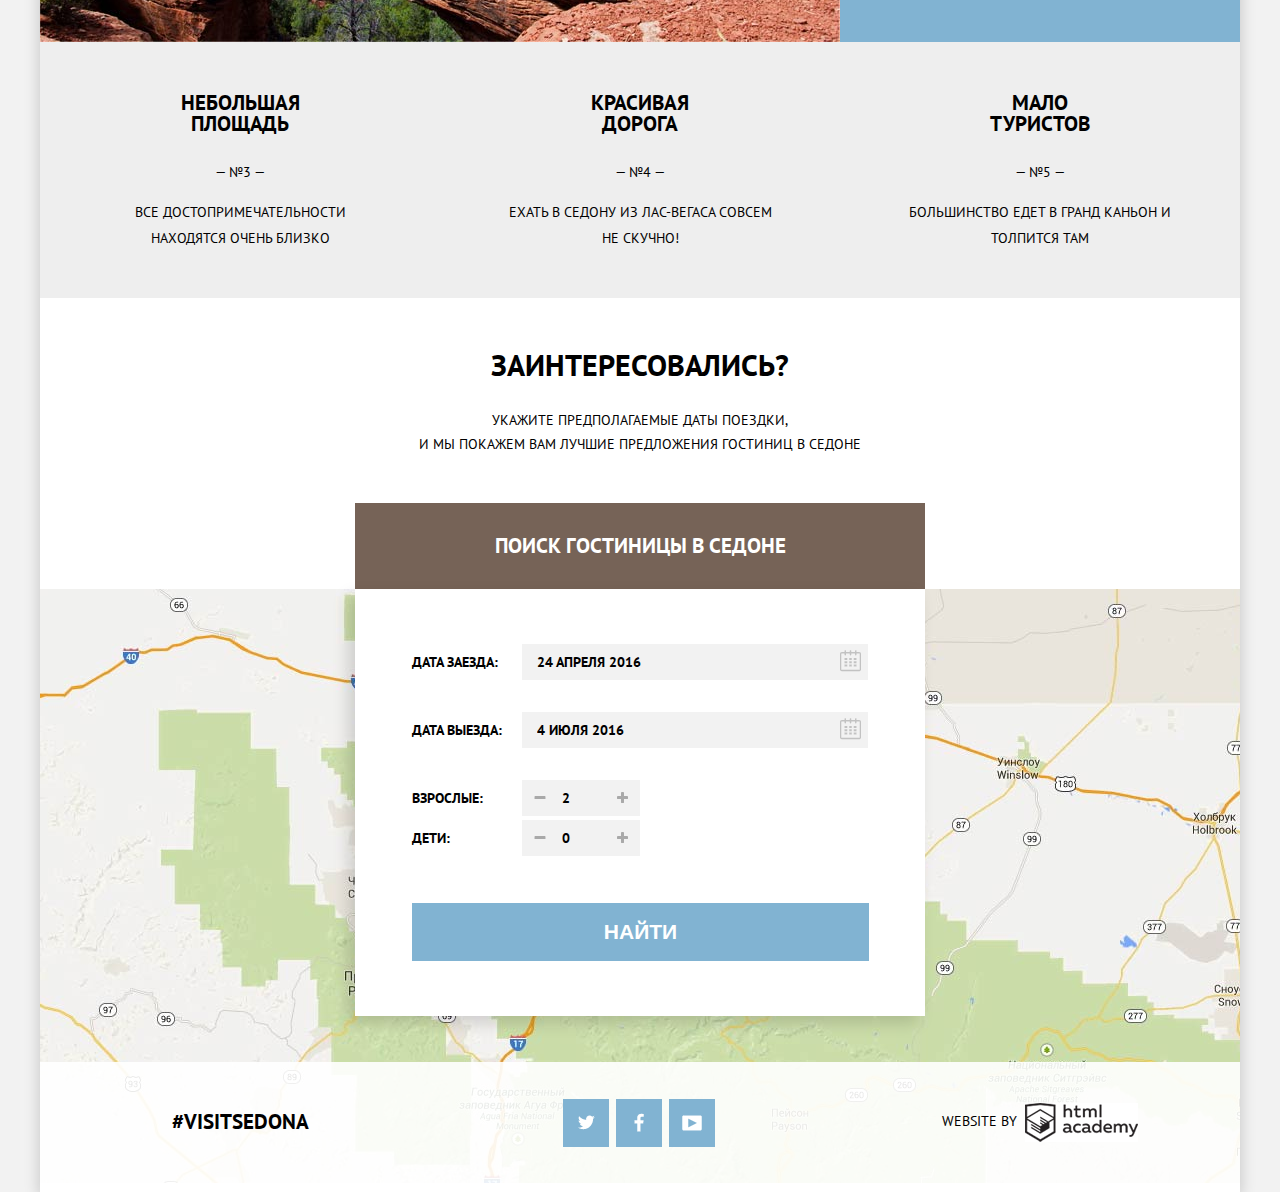
==== commit 9a69faed: "доработки: позиционирование иконок в блоках .advice-item; разметка формы на главной; правки к стилям" ====
--- a/index.html
+++ b/index.html
@@ -12,10 +12,10 @@
                <a class="logo" href="index.html"><img src="img/logo.png" alt="логотип" width=138 height=70></a>
                 <nav class="top-menu">
                     <ul>
-                        <li><a href="#">Информация</a></li>
-                        <li><a href="#">Фото и видео</a></li>
-                        <li><a href="#">Карта штата</a></li>
-                        <li><a href="inner.html">Гостиницы</a></li>
+                        <li><a class="menu-link" href="#">Информация</a></li>
+                        <li><a class="menu-link" href="#">Фото и видео</a></li>
+                        <li><a class="menu-link" href="#">Карта штата</a></li>
+                        <li><a class="menu-link" href="inner.html">Гостиницы</a></li>
                     </ul>
                 </nav>           
             </header>
@@ -106,36 +106,36 @@
                     </div>
                     <div class="search-container">
                         <form class="search-form" action="#" method="post">
-                            <div class="arrive-block">
-                                <label>
-                                    <span>Дата заезда:</span>
+                            <div class="form-block">
+                                <label class="form-label" for="arrive-date">Дата заезда:</label>
+                                <div class="form-input">
                                     <input type="text" name="arrive-date" id="arrive-date" value="24 апреля 2016">
-                                </label>
+                                    <span class="form-control form-control--calendar"> </span>
+                                </div>
                             </div>
-                            <div class="leave-block">
-                                <label>
-                                    <span>Дата выезда:</span>
+                            <div class="form-block">
+                                <label class="form-label" for="leave-date">Дата выезда:</label>
+                                <div class="form-input">
                                     <input type="text" name="leave-date" id="leave-date" value="4 июля 2016">
-                                </label>                        
+                                    <span class="form-control form-control--calendar"> </span>
+                                </div>
                             </div>
-                            <div class="people-block"> 
-                                <label>
-                                    <span>Взрослые:</span>
-                                    <div class="amount-block">
-                                        <div class="amount-arrow amount--up"></div>
-                                        <input type="text" name="peple-amount" id="peple-amount" value="2">
-                                        <div class="amount-arrow amount--down"></div>
-                                    </div>
-                                </label>
-                                <label>
-                                    <span>Дети:</span>
-                                    <div class="amount-block">
-                                        <div class="amount-arrow amount--up"></div>
-                                        <input type="text" min="0" step="1" name="child-amount" id="child-amount" value="0">
-                                        <div class="amount-arrow amount--down"></div>
-                                    </div>
-                                </label>
-                            </div>                                                  
+                            <div class="form-block form-block--half">
+                                <label class="form-label" for="peple-amount">Взрослые:</label>
+                                <div class="form-input">
+                                    <input type="text" name="peple-amount" id="peple-amount" value="2">
+                                    <span class="form-control form-control--minus"></span>
+                                    <span class="form-control form-control--plus"></span>
+                                </div>
+                            </div>
+                            <div class="form-block form-block--half">
+                                <label class="form-label" for="child-amount">Дети:</label>
+                                <div class="form-input">
+                                    <input type="text" name="child-amount" id="child-amount" value="0">
+                                    <span class="form-control form-control--minus"></span>
+                                    <span class="form-control form-control--plus"></span>
+                                </div>
+                            </div>
                             <button class="filter-btn" type="submit">Найти</button>
                         </form>
                     </div>
@@ -149,12 +149,12 @@
                     <span class="footer-hashtag">#VisitSedona</span>
                 </div>
                 <div class="socials">
-                    <a class="social social-vk" href="#">vk</a>
-                    <a class="social social-fb" href="#">fb</a>
-                    <a class="social social-yt" href="#">ig</a>
+                    <a class="social social-tw" href="#"></a>
+                    <a class="social social-fb" href="#"></a>
+                    <a class="social social-yt" href="#"></a>
                 </div>
                 <div class="copyright">
-                    Website by <a href="http://htmlacademy.ru/"><img src="img/copyright.png" alt="HTML Academy" width=113 height=39 class="copyright-image"></a>
+                    <span class="copyright-text">Website by</span><a href="http://htmlacademy.ru/" class="copyright-image"></a>
                 </div>
             </footer>
         </div>
--- a/css/style.css
+++ b/css/style.css
@@ -79,7 +79,27 @@
 
 
 .top-menu li:nth-child(2) {
-    padding-right: 11%;
+    margin-right: 11%;
+}
+
+
+a.menu-link:hover {
+    color: #81b3d2;
+}
+
+a.menu-link:active {
+    color: #b2b2b2;
+}
+
+a.menu-link--current:link {
+    color: #766357;
+}
+a.menu-link--current:hover {
+    color: #604e43;
+}
+
+a.menu-link--current:active {
+    color: #d6d0cc;
 }
 
 .logo {
@@ -132,10 +152,7 @@
 
 .features-text {
     width: 33.33%;
-    display: flex;
-    flex-direction: column;
-    justify-content: center;
-    padding-top: 5px;
+    padding-top: 35px;
     padding-bottom: 0;
     padding-right: 40px;
     padding-left: 40px;
@@ -176,8 +193,10 @@
 }
 
 .advice-item {
+    position: relative;
     width: 33.33%;
-    padding-bottom: 64px;
+    padding-top: 143px;
+    padding-bottom: 65px;
     font-size: 14px;
     text-align: center;
 }
@@ -191,18 +210,21 @@
 .advice-item--house::before {
     content: "";
     display: block;
+    position: absolute;
     width: 85px;
     height: 75px;
-    margin: 58px 157px 28px 157px;
+    top: 58px;
+    left: 157px;
     background: url("../img/house-icon.png") no-repeat center;
 }
-
 .advice-item--hamburger::before {
     content: "";
     display: block;
+    position: absolute;
     width: 85px;
     height: 75px;
-    margin: 58px 157px 28px 157px;
+    top: 58px;
+    left: 157px;
     background: url("../img/hamburger-icon.png") no-repeat center;
 }
 
@@ -214,9 +236,11 @@
 .advice-item--gift::before {
     content: "";
     display: block;
+    position: absolute;
     width: 85px;
     height: 75px;
-    margin: 58px 157px 28px 157px;
+    top: 58px;
+    left: 157px;
     background: url("../img/gift-icon.png") no-repeat center;
 }
 
@@ -242,7 +266,6 @@
     line-height: 26px;
     display: flex;
     padding: 0;
-    margin-top: -10px;
     flex-direction: column;
     justify-content: center;
 }
@@ -307,16 +330,44 @@
 }
 
 .search-form {
-    padding: 40px 57px;
+    padding: 55px 57px;
     font-weight: bold;
     line-height: 26px;
-
-}
-
-.search-form input {
-    height: 26px;
-    padding: 5px 15px;
-    margin: 15px 0;
+}
+
+.form-block {
+    width: 100%;
+    margin-bottom: 28px;
+    height: 40px;
+}
+
+.form-block--half {
+    padding: 0;
+    margin: 0;
+    width: 50%;
+}
+
+.form-label {
+    width: 110px;
+    float: left;
+    margin: 0;
+    margin-top: 5px;
+    padding: 0;
+    font-size: 14px;
+    line-height: 26px;
+}
+
+.form-input {
+    position: relative;
+    overflow: hidden; 
+}
+
+.form-input input {
+    width: 100%;
+    position: relative;
+    padding: 5px 40px 5px 15px;
+    border: none;
+    background-color: #f2f2f2;
     font-family: "PT Sans", "Arial", serif;
     font-size: 14px;
     font-weight: bold;
@@ -324,53 +375,71 @@
     text-transform: uppercase;
 }
 
-
-input[type="text"] {
-    width: 315px;
-    margin-left: 15px;
-    border: none;
-    background-color: #f2f2f2;
-}
-    
-.search-form label {
-    margin: 0;
-    padding: 0;
-}
-
-.search-form span {
-    font-size: 14px;
-    line-height: 26px;
-}
-
-/*мракобесие*/
-.people-block {
-    display: flex;
-    justify-content: space-between;
-    flex-wrap: nowrap;
-    padding: 0;
-    margin-top: 20px;
-    margin-bottom: 10px;
-}
-
-.people-block label {
-    display: flex;
-    justify-content: space-between;
-}
-
-.people-block input {
-    width: 36px;
-    height: 36px;
-    margin: 0;
-    padding: 0;
-    border: none;
-    text-align: center;
-    background-color: #f2f2f2;
-}
-
-.people-block input:last-child {
-    margin-right: 0;
-}
-/**/
+.form-input input[type="text"]:hover {
+    background-color: #ebebeb;
+}
+
+.form-input input[type="text"]:focus {
+    background-color: #ffffff;
+    outline: none;
+    border: 2px solid #e5e5e5;
+}
+
+.form-block--half input {
+    padding-left: 40px;
+    padding-right: 40px;
+
+}
+
+.form-control {
+    position: absolute;
+    top: 0;
+    right: 0;
+    width: 35px;
+    height: 35px;
+    z-index: 2;
+}
+
+.form-control--calendar {
+    background: url("../img/calendar.png") no-repeat 50% 50%;
+}
+
+.form-control--calendar:hover {
+    background: url("../img/calendar-hvr.png") no-repeat 50% 50%;
+}
+
+.form-control--calendar:active {
+    background: url("../img/calendar-dwn.png") no-repeat 50% 50%;
+}
+.form-control--minus {
+    position: absolute;
+    top: 0;
+    left: 0;
+    width: 35px;
+    height: 35px;
+    background: url("../img/minus.png") no-repeat 50% 50%;
+    z-index: 2;
+}
+
+.form-control--minus:hover {
+     background: url("../img/minus-hvr.png") no-repeat 50% 50%;
+}
+
+.form-control--minus:active {
+     background: url("../img/minus-dwn.png") no-repeat 50% 50%;
+}
+
+.form-control--plus {
+    background: url("../img/plus.png") no-repeat 50% 50%;
+}
+
+.form-control--plus:hover {
+    background: url("../img/plus-hvr.png") no-repeat 50% 50%;
+}
+
+.form-control--plus:active {
+    background: url("../img/plus-dwn.png") no-repeat 50% 50%;
+}
 
 .filter-btn {
     width: 457px;
@@ -385,30 +454,105 @@
     background-color: #81b3d2;
 }
 
+.filter-btn:hover {
+    background-color: #669ec0;
+}
+
+.filter-btn:active {
+    background-color: #5496bd;
+    color: #5496bd;
+} 
 
 .page-footer {
     display: flex;
-    justify-content: space-between;
+    justify-content: space-around;
+    align-items: center;
     margin: 0;
     margin-top: -121px;
-    padding: 41px 100px;
+    padding: 37px 0 45px 0;
     background-color: rgba(255, 255, 255, 0.9);
 }
 
 .footer-left {
-    padding-left: 30px;
+    padding-left: 10px;
 
 }
 .footer-hashtag {
+    padding-left: 20px;
     font-size: 21px;
     font-weight: bold;
-
-}
-
-.copyright img {
+}
+
+.socials {
+    padding: 0;
+    margin: 0;
+    margin-left: 50px;
+    text-align: center;
+}
+
+.social {
+    display: inline-block;
+    width: 46px;
+    height: 48px;
+    margin-right: 3px;
+    background: #81b3d2;
+    vertical-align: middle;
+} 
+
+.social:hover {
+    background-color: #669ec0;
+}
+
+
+.social-tw {
+    background: #81b3d2 url("../img/twitter.png") no-repeat center;
+}
+
+.social-tw:active {
+    background: #5496bd url("../img/twitter-tr.png") no-repeat center;
+}
+
+.social-fb {
+    background: #81b3d2 url("../img/facebook.png") no-repeat center;
+}
+
+.social-fb:active {
+    background: #5496bd url("../img/facebook-tr.png") no-repeat center;
+}
+
+.social-yt {
+    background: #81b3d2 url("../img/youtube.png") no-repeat center;
+}
+
+.social-yt:active {
+    background: #5496bd url("../img/youtube-tr.png") no-repeat center;
+}
+
+.copyright {
+    padding-left: 20px;
+}
+
+.copyright-text {
+    margin-right: 8px;
+}
+        
+a.copyright-image {
+    display: inline-block;
+    width: 113px;
+    height: 39px;
     line-height: 40px;
     vertical-align: middle;
-}
+    background: #ffffff url("../img/copyright.png") center no-repeat;
+}
+
+a.copyright-image:hover {
+     background: #ffffff url("../img/copyright-hvr.png") center no-repeat;
+}
+
+a.copyright-image:active {
+     background: #ffffff url("../img/copyright-dwn.png") center no-repeat;
+}
+
 
 
 
@@ -421,7 +565,6 @@
 }
 
 .search-block {
-    min-height: 188px;
     margin: 0;
     padding: 25px 73px;
     padding-bottom: 0;
@@ -474,17 +617,28 @@
     border-radius: 5px;
 }
 
-.checkbox:checked + label::before {
+.checkbox:checked + label::after {
     content: "";
     position: absolute;
     left: -2px;
-    width: 17px;
-    height: 17px;
+    width: 26px;
+    height: 22px;
     background-color: transparent;
-    background: url("../img/checked.png") no-repeat -3px -2px;
-    overflow: visible;
-    border: 2px solid #ffffff;
-    border-radius: 5px;
+    background: url("../img/checked.png") no-repeat 1px 0;
+}
+
+.checkbox:disabled + label::before {
+    border: 2px solid #6a6a6a;
+}
+
+.checkbox:disabled + label::after {
+    content: "";
+    position: absolute;
+    left: -2px;
+    width: 26px;
+    height: 22px;
+    background-color: transparent;
+    background: url("../img/disabled.png") no-repeat 1px 0;
 }
 
 /*фильтр по ценовому диапазону*/
@@ -590,7 +744,7 @@
 .btn-transparent {
     display: block;
     margin: 0 auto;
-    padding: 5px 34px;
+    padding: 5px 33px;
     border: 2px solid #ffffff;
     color: inherit;
     font-family: inherit;
@@ -618,31 +772,48 @@
     justify-content: flex-start;
 }
 
+.sorting {
+    display: flex;
+    align-items: center;
+    
+}
 .sorting-title {
+    margin-left: 47px;
     font-size: 12px;
     line-height: 18px;
     font-weight: bold;
-    
-}
-.sorting-title {
-    margin-left: 47px;
-}
-
-.sorting-option  {
-    margin-left: 38px;
-}
-
-a.sorting-option {
+}
+
+
+a.sorting-option:link {
+    margin-left: 40px;
     font-size: 12px;
     line-height: 18px;
     color: #cacaca;
     border-bottom: 1px dotted #81b3d2;
-}
-
-a.sorting-option--selected {
+
+}
+
+a.sorting-option {
+    color: #bcbcbc;
+    border-bottom: 1px dotted #81b3d2;
+}
+
+a.sorting-option:hover {
+    color: #81b3d2;
+    border-bottom: 1px dotted #81b3d2;
+}
+
+a.sorting-option:active {
+    color: #000000;
+    border-bottom: none;
+}
+
+a.sorting-option--current {
     color: #81b3d2;
     border: none;
 }
+
 .result-amount {
     font-size: 21px;
     font-weight: bold;
@@ -651,34 +822,84 @@
     
 }
 
-/*временный квадратик вместо стрелочек*/
 .sorting-dir {
+    position: relative;
+    padding: 0;
     margin-left: auto;
-    width: 10px;
-    height: 10px;
-    background-color: #81b3d2;
+    margin-right: 15px;
+}
+
+.arrow-link--down {
+    display: block;
+    position: absolute;
+    left: 5px;
+    top: 0;
+    border: 10px solid #81b3d2;
+    border-right-width: 5px;
+    border-left-width: 5px;
+    border-right-color: transparent;
+    border-left-color: transparent;
+    border-bottom: 0;
+}
+
+.arrow-link--up {
+    display: block;
+    position: absolute;
+    right: 9px;
+    top: 0;
+    border: 10px solid #81b3d2;
+    border-right-width: 5px;
+    border-left-width: 5px;
+    border-right-color: transparent;
+    border-left-color: transparent;
+    border-top: 0;
+}
+
+a.arrow-link {
+    margin-top: 6px;
+    border-color: #cccccc;
+    border-right-color: transparent;
+    border-left-color: transparent;
+}
+
+a.arrow-link:hover {
+    border-color: #000000;
+    border-right-color: transparent;
+    border-left-color: transparent;
+    
+}
+
+a.arrow-link:active {
+    border-color: #81b3d2;
+    border-right-color: transparent;
+    border-left-color: transparent;
+}
+
+a.arrow-active {
+    border-color: #81b3d2;
+    border-right-color: transparent;
+    border-left-color: transparent;
 }
 
 /*блок с результатами*/
 .result {
     display: flex;
-    width: 100%;
     padding-top: 30px;
     padding-bottom: 0;
-    margin-bottom: 20px;
+    padding-left: 6%;
+    padding-right: 6%;
+    margin-bottom: 22px;
     border-top: 1px solid #e5e5e5;
 }
 
 .result:last-child {
-    padding-bottom: 25px;
-    margin-bottom: 5px;
+    padding-bottom: 23px;
+    margin-bottom: 0;
     border-bottom: 1px solid #e5e5e5;
 }
 
 .result-block {
     width: 530px;
-    padding-left: 6%;
-    padding-right: 6%;
     display: flex;
     justify-content: flex-start;
 }
@@ -689,9 +910,32 @@
     margin-right: 30px;
 }
 
-.result-name {
+a.result-name {
+    color: #000000;
+    font-family: "PT Sans", "Arial", serif;
+    font-size: 21px;
+    font-weight: bold;
+    line-height: 21px; 
+    text-transform: uppercase;
     margin-top: 0;
     margin-bottom: 5px;
+}
+
+
+a.result-name:hover {
+    color: #81b3d2;
+}
+
+
+a.result-name:active {
+    color: #cacaca;
+}
+
+.result-type {
+    display: inline-block;
+    width: 112px;
+    margin: 0;
+    padding: 0;
 }
 
 .result-action {
@@ -708,6 +952,15 @@
     color: #ffffff;
 }
 
+a.result-more-btn:hover {
+    background-color: #669ec0;
+}
+
+a.result-more-btn:active {
+    background-color: #5496bd;
+    color: #5496bd;
+}
+
 .result-order-btn {
     padding: 5px 17px;
     border: none;
@@ -718,12 +971,44 @@
     color: #ffffff;
     text-transform: uppercase;
 }
+
+a.result-order-btn:hover {
+    background-color: #604e43;
+}
+
+a.result-order-btn:active {
+    background-color: #503e33;
+    color: #503e33;
+}
+
 .result-rating {
+    display: flex;
+    flex-direction: column;
     margin-left: auto;
-    padding-right: 6%;
-}
-
-
-
-
-/*чтобы футер не выползал вверх*/
+    
+}
+
+.result-rating-stars {
+    width: 95px; 
+    height: 23px;
+    margin-left: auto;
+    margin-bottom: 42px;
+    background: url("../img/star.png") repeat-x;
+}
+
+.rating-stars--two {
+    width: 45px;
+}
+
+.rating-stars--three {
+    width: 73px;
+}
+
+
+.result-rating-text {
+    display: block;
+    width: 83px;
+    height: 26px;
+    padding: 0 13px;;
+    background-color: #f2f2f2;
+}
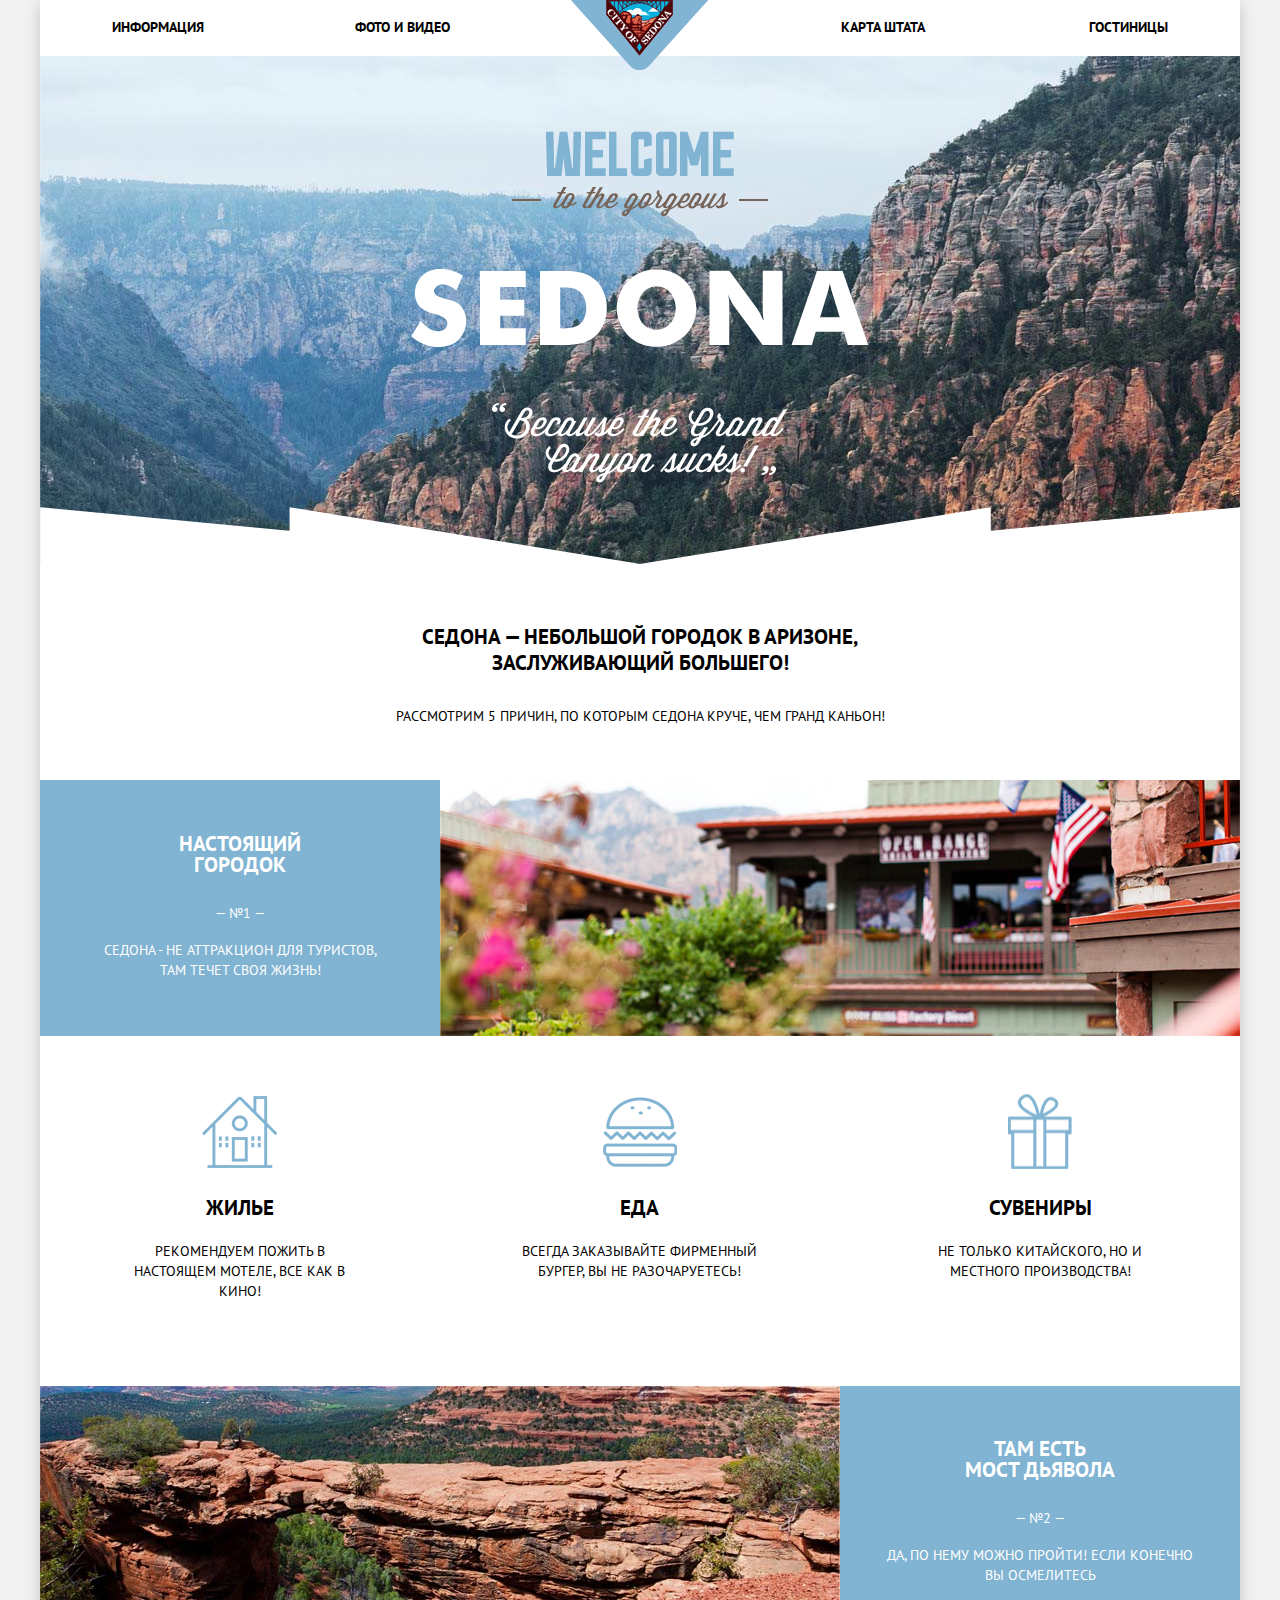
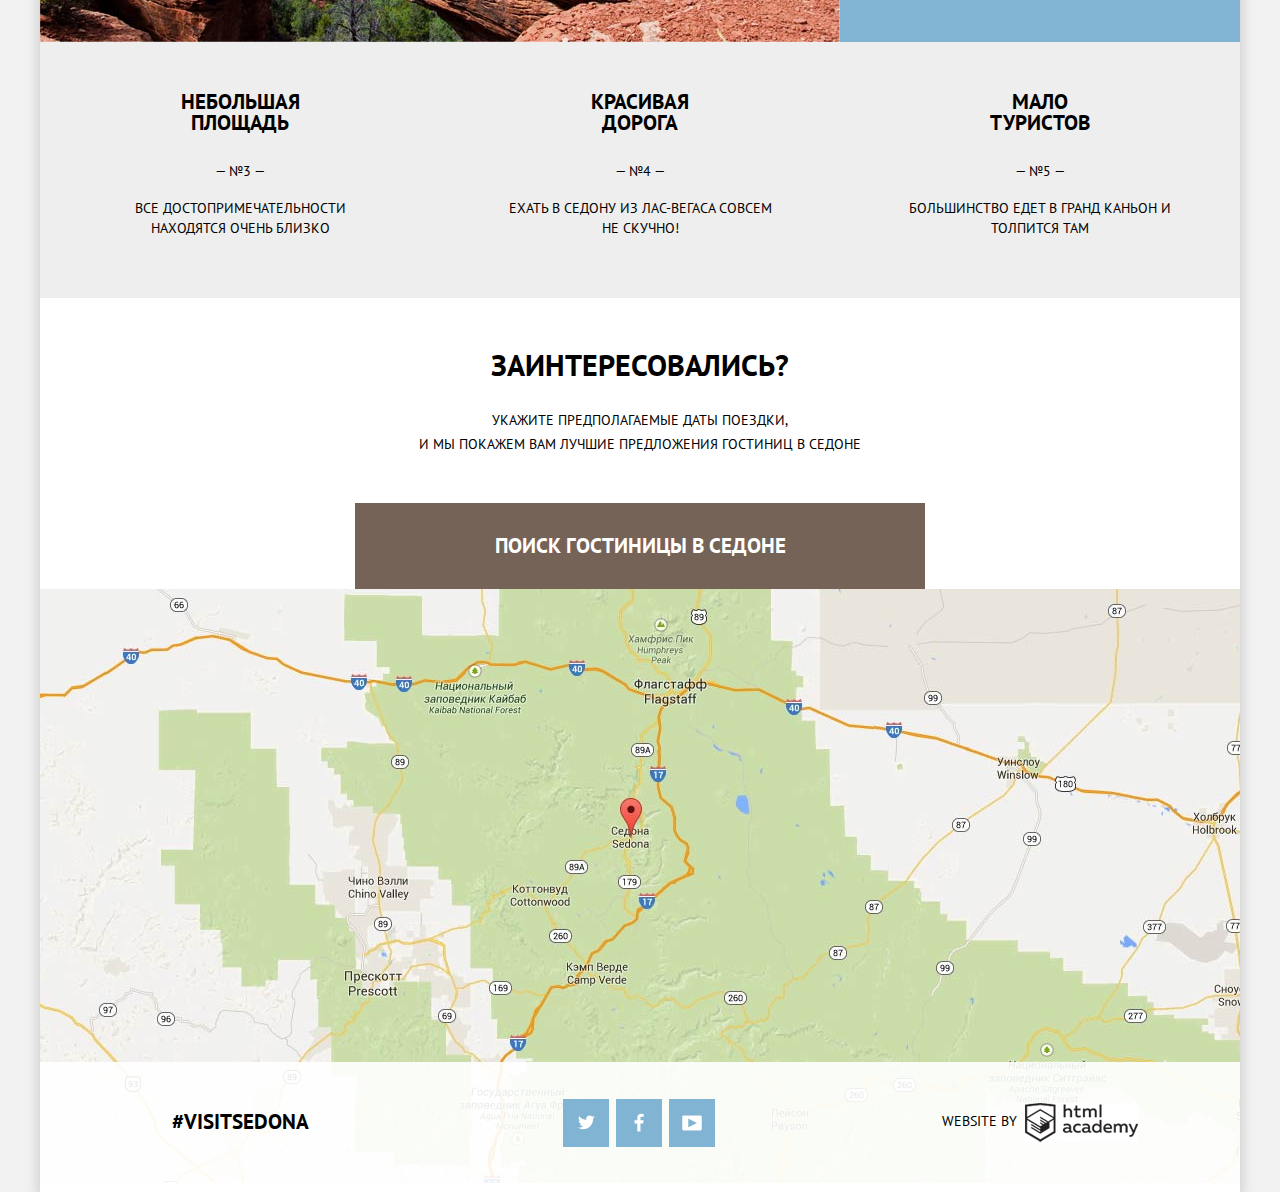
==== commit ebe270bc: "подключение js форма, анимация формы, интерактивная карта" ====
--- a/index.html
+++ b/index.html
@@ -4,7 +4,8 @@
         <meta charset="utf-8">
         <title>HTML Academy: Седона</title>
         <link href="https://fonts.googleapis.com/css?family=PT+Sans+Narrow:400,700|PT+Sans:400,700&amp;subset=cyrillic" rel="stylesheet">
-        <link href="css/style.css" rel="stylesheet">
+        <link href="css/normalize.css" rel="stylesheet">
+        <link href="css/style.min.css" rel="stylesheet">
     </head>
     <body>
         <div class="container">
@@ -104,19 +105,19 @@
                         <p class="block-caption">Укажите предполагаемые даты поездки,<br> и мы покажем вам лучшие предложения гостиниц в Седоне</p>
                         <button class="search-btn" type="button">Поиск гостиницы в Седоне</button>
                     </div>
-                    <div class="search-container">
+                    <div class="search-container form-show">
                         <form class="search-form" action="#" method="post">
                             <div class="form-block">
                                 <label class="form-label" for="arrive-date">Дата заезда:</label>
                                 <div class="form-input">
-                                    <input type="text" name="arrive-date" id="arrive-date" value="24 апреля 2016">
+                                    <input type="text" name="arrive-date" id="arrive-date" placeholder="24 апреля 2016">
                                     <span class="form-control form-control--calendar"> </span>
                                 </div>
                             </div>
                             <div class="form-block">
                                 <label class="form-label" for="leave-date">Дата выезда:</label>
                                 <div class="form-input">
-                                    <input type="text" name="leave-date" id="leave-date" value="4 июля 2016">
+                                    <input type="text" name="leave-date" id="leave-date" placeholder="4 июля 2016">
                                     <span class="form-control form-control--calendar"> </span>
                                 </div>
                             </div>
@@ -142,6 +143,7 @@
                 </div>
             <!-- карта -->
             <div class="map">
+                <iframe src="https://www.google.com/maps/embed?pb=!1m18!1m12!1m3!1d1024978.2449703051!2d-112.2915813840809!3d34.93272208465368!2m3!1f0!2f0!3f0!3m2!1i1024!2i768!4f13.1!3m3!1m2!1s0x872da132f942b00d%3A0x5548c523fa6c8efd!2z0KHQtdC00L7QvdCwLCDQkNGA0LjQt9C-0L3QsCA4NjMzNiwg0KHQqNCQ!5e0!3m2!1sru!2sua!4v1479684462851" width="1200" height="473" frameborder="0" style="border:0" allowfullscreen></iframe>
             </div>
         <!-- подвал -->
             <footer class="page-footer">
@@ -158,5 +160,6 @@
                 </div>
             </footer>
         </div>
+        <script src="./js/script.min.js"></script>
     </body>
 </html>
--- a/css/style.min.css
+++ b/css/style.min.css
@@ -0,0 +1 @@
+body,h1,h2{font-family:"PT Sans","Arial",serif}body{margin:0;padding:0;background-color:#f2f2f2;font-weight:400;text-transform:uppercase;font-size:14px}h1,h2{font-size:21px}body,h1{color:#000;line-height:26px}.top-menu li,h1,h2{font-weight:700;text-transform:uppercase}h2{line-height:21px}a{text-decoration:none}a,a:visited,h2{color:#000}.container{position:relative;width:1200px;margin:0 auto;background-color:#fff;box-shadow:0 5px 15px 0 rgba(0,0,0,.2)}.page-header{background-color:#fff;font-size:0}.top-menu{padding-left:6%;padding-right:6%}.top-menu ul{display:flex;justify-content:space-between;padding:0;list-style-type:none}.top-menu li{width:20%;padding-top:14px;padding-bottom:16px;font-size:14px;text-align:left}.top-menu li:last-child,.top-menu li:nth-child(3){text-align:right}.top-menu li:nth-child(2){margin-right:11%}a.menu-link:hover{color:#81b3d2}a.menu-link:active{color:#b2b2b2}a.menu-link--current:link{color:#766357}a.menu-link--current:hover{color:#604e43}a.menu-link--current:active{color:#d6d0cc}.logo{position:absolute;left:50%;margin-left:-69px}.top-image{height:433px;padding-top:75px;background:url(../img/img-bottom.png) no-repeat 50% 100%,url(../img/background.jpg) no-repeat 50% 0}.top-image img{display:block;margin:auto}.features-head{width:575px;margin-top:0;margin-right:auto;margin-left:auto;padding-top:46px;padding-bottom:37px;text-align:center}.block-caption{padding-top:13px;text-transform:uppercase}.features-block h2{color:#fff}.features-block{min-height:256px;display:flex;color:#fff;line-height:0;background-color:#81b3d2}.features-text{width:33.33%;padding:35px 40px 0;line-height:26px}.features-text h2{padding-left:60px;padding-right:60px;margin-bottom:25px}.features-bottom h2{padding-left:100px;padding-right:100px}.features-number,.features-text{text-align:center}.features-img{width:66.67%;margin:0;padding:0}.features-block--inverse{flex-direction:row-reverse}.advice{display:flex;justify-content:space-between;text-transform:uppercase;font-size:0}.advice-item{position:relative;width:33.33%;padding-top:143px;padding-bottom:65px;font-size:14px;text-align:center}.advice-item-description{padding:6px 72px;line-height:20px;text-align:center}.advice-item--house::before{background:url(../img/house-icon.png) no-repeat center}.advice-item--gift::before,.advice-item--hamburger::before,.advice-item--house::before{content:"";display:block;position:absolute;width:85px;height:75px;top:58px;left:157px}.advice-item--hamburger::before{background:url(../img/hamburger-icon.png) no-repeat center}.advice-item--hamburger .advice-item-description{padding-right:57px;padding-left:57px}.advice-item--gift::before{background:url(../img/gift-icon.png) no-repeat center}.advice-item--gift .advice-item-description{padding-right:64px;padding-left:64px}.features-bottom{min-height:256px;display:flex;flex-direction:row;justify-content:space-between;margin:0;padding-top:0;color:#000;line-height:0;background-color:#eee}.features-bottom .features-text{width:400px;line-height:26px;display:flex;padding:0;margin-top:-15px;flex-direction:column;justify-content:center}p.features-description{line-height:20px}.features-bottom .features-description{padding-left:60px;padding-right:60px}.search-text{width:575px;min-height:235px;padding:0;text-align:center;margin:55px auto 0}.search-text p{padding-top:10px;padding-bottom:33px;line-height:24px}.search-btn,.search-caption{line-height:24px;font-size:30px;font-weight:700}.search-btn{width:570px;padding:30px;border:none;font-family:"PT Sans","Arial",serif;font-size:21px;line-height:26px;text-align:center;text-transform:uppercase;color:#fff;background-color:#766357;cursor:pointer}.map{width:100%;height:594px;background:url(../img/map.jpg) no-repeat center bottom}@keyframes formdown{0%{transform:translateY(-100%)}to{transform:translateY(0%)}}.search-container{display:none;position:absolute;left:315px;width:570px;min-height:393px;padding:0;background-color:#fff;box-shadow:-7px 7px 15px 0 rgba(0,0,0,.15)}.form-show{animation:formdown .4s;display:block}.form-input input,.search-form{padding:55px 57px;font-weight:700;line-height:26px}.form-block{margin-bottom:28px;height:40px}.form-block::after{content:"";display:table;clear:both}.form-label{width:110px;float:left;margin:5px 0 0;padding:0;font-size:14px;line-height:26px}.form-input{position:relative;overflow:hidden}.form-input input{width:100%;position:relative;box-sizing:border-box;padding:3px 35px 4px 13px;border:2px solid transparent;background-color:#f2f2f2;font-family:"PT Sans","Arial",serif;font-size:14px;text-transform:uppercase}.form-input input[type=text]:hover{background-color:#ebebeb;border:2px solid #e5e5e5}.form-input input[type=text]:focus{background-color:#fff;outline:none;border:2px solid #e5e5e5}::-webkit-input-placeholder{color:#000}:-moz-placeholder,::-moz-placeholder{color:#000}:-ms-input-placeholder{color:#000}:focus::-webkit-input-placeholder{color:transparent}:focus:-moz-placeholder,:focus::-moz-placeholder{color:transparent}:focus:-ms-input-placeholder{color:transparent}.form-block--half{display:inline-block;width:50%;padding:0;margin:0 -4px 0 0}.form-block--half:nth-child(2n) .form-label{text-indent:50px}.form-block--half input{padding-left:35px;padding-right:35px;text-align:center}.form-control{position:absolute;top:0;right:0;width:35px;height:35px;z-index:2}.form-control--calendar{background:url(../img/calendar.png) no-repeat center}.form-control--calendar:hover{background:url(../img/calendar-hvr.png) no-repeat center}.form-control--calendar:active{background:url(../img/calendar-dwn.png) no-repeat center}.form-control--minus{position:absolute;top:0;left:0;width:35px;height:35px;background:url(../img/minus.png) no-repeat center;z-index:2}.form-control--minus:hover{background:url(../img/minus-hvr.png) no-repeat center}.form-control--minus:active{background:url(../img/minus-dwn.png) no-repeat center}.form-control--plus{background:url(../img/plus.png) no-repeat center}.form-control--plus:hover{background:url(../img/plus-hvr.png) no-repeat center}.form-control--plus:active{background:url(../img/plus-dwn.png) no-repeat center}.filter-btn{width:457px;padding:16px 0;margin:45px auto 0;border:none;color:#fff;font-size:21px;font-weight:700;line-height:26px;text-transform:uppercase;background-color:#81b3d2;cursor:pointer}.filter-btn:hover{background-color:#669ec0}.filter-btn:active{background-color:#5496bd;color:#5496bd}.page-footer{display:flex;justify-content:space-around;align-items:center;margin:-121px 0 0;padding:37px 0 45px;background-color:rgba(255,255,255,.9)}.footer-left{padding-left:10px}.footer-hashtag{padding-left:20px;font-size:21px;font-weight:700}.socials{padding:0;margin:0 0 0 50px;text-align:center}.social{display:inline-block;width:46px;height:48px;margin-right:3px;background:#81b3d2;vertical-align:middle}.social:hover{background-color:#669ec0}.social-tw{background:#81b3d2 url(../img/twitter.png) no-repeat center}.social-tw:active{background:#5496bd url(../img/twitter-tr.png) no-repeat center}.social-fb{background:#81b3d2 url(../img/facebook.png) no-repeat center}.social-fb:active{background:#5496bd url(../img/facebook-tr.png) no-repeat center}.social-yt{background:#81b3d2 url(../img/youtube.png) no-repeat center}.social-yt:active{background:#5496bd url(../img/youtube-tr.png) no-repeat center}.copyright{padding-left:20px}.copyright-text{margin-right:8px}a.copyright-image{display:inline-block;width:113px;height:39px;line-height:40px;vertical-align:middle;background:#fff url(../img/copyright.png) center no-repeat}a.copyright-image:hover{background:#fff url(../img/copyright-hvr.png) center no-repeat}a.copyright-image:active{background:#fff url(../img/copyright-dwn.png) center no-repeat}.result-content{display:flex;flex-direction:column;margin-bottom:121px}.search-block{margin:0;padding:25px 73px 0;background:url(../img/inner-bg.jpg) no-repeat 0 -55px}.hotel-search{color:#fff;display:flex;flex-direction:row;justify-content:flex-start;padding-bottom:15px}.hotel-search h3{margin-top:0;margin-bottom:20px}.hotel-search label{cursor:pointer}.search-housing,.search-infrastructure{width:255px;display:flex;flex-direction:column}.search-housing{width:240px}input[type=checkbox]{display:none}input[type=checkbox]+label{position:relative;padding:0 0 0 40px;margin-bottom:20px}.checkbox+label::before{content:"";position:absolute;left:-2px;width:17px;height:17px;background:0 0;border:2px solid #fff;border-radius:5px}.checkbox:checked+label::after{content:"";position:absolute;left:-2px;width:26px;height:22px;background-color:transparent;background:url(../img/checked.png) no-repeat 1px 0}.checkbox:disabled+label::before{border:2px solid #6a6a6a}.checkbox:disabled+label::after{content:"";position:absolute;left:-2px;width:26px;height:22px;background-color:transparent;background:url(../img/disabled.png) no-repeat 1px 0}.search-price{margin-left:auto;width:318px}.search-price-title{font-size:16px;line-height:21px;margin-bottom:11px;margin-left:-10px;font-weight:700}.range-control{position:relative;height:32px;margin-bottom:20px;border:2px solid #fff;border-radius:2px;font-size:0}.range-control::after{content:"";position:absolute;left:50%;top:50%;width:2px;height:22px;background-color:#fff;transform:translate(-50%,-50%)}.range-control label{display:inline-block;font-size:14px;line-height:30px;vertical-align:middle;cursor:pointer}.range-control .max-price,.range-control .min-price{width:90px;padding-left:65px}.range-control input{width:50px;margin:0;color:inherit;font:inherit;background:0 0;border:none}.range-scale{position:relative;margin-bottom:33px}.range-scale .scale{height:2px;background-color:rgba(255,255,255,.3)}.range-scale .scale-bar{width:80%;height:2px;background-color:#fff}.range-toggle{position:absolute;top:-9px;width:4px;height:4px;border:8px solid #fff;border-radius:50%;background-color:#ababab;box-shadow:0 2px 1px 0 rgba(0,0,0,.14);cursor:pointer}.range-toggle-max{left:80%}.range-toggle:hover{background-color:#1c4f80}.btn-transparent{display:block;margin:0 auto;padding:5px 34px;border:2px solid #fff;color:inherit;font-family:inherit;font-size:14px;line-height:21px;text-transform:uppercase;background:0 0;cursor:pointer}.btn-transparent:hover{color:#000;background-color:#fff}.result-sorting{display:flex;padding:26px 6%}.sorting-filter{width:680px;display:flex;justify-content:flex-start}.sorting{display:flex;align-items:center}.sorting-title{margin-left:47px;font-size:12px;line-height:18px;font-weight:700}a.sorting-option{margin-left:40px;font-size:12px;line-height:18px;color:#cacaca;border-bottom:1px dotted #81b3d2}a.sorting-option:hover{color:#81b3d2;border-bottom:1px dotted #81b3d2}a.sorting-option:active{color:#000;border-bottom:none}a.sorting-option--current{color:#81b3d2;border:none}.result-amount{font-size:21px;font-weight:700;color:#000;line-height:26px}.sorting-dir{position:relative;padding:0;margin-left:auto;margin-right:15px}.arrow-link--down,.arrow-link--up{display:block;position:absolute;top:0;border:10px solid #81b3d2;border-right-width:5px;border-left-width:5px;border-right-color:transparent;border-left-color:transparent}.arrow-link--down{left:5px;border-bottom:0}.arrow-link--up{right:9px;border-top:0}a.arrow-link{margin-top:6px;border-color:#ccc transparent}a.arrow-link:hover{border-color:#000 transparent}a.arrow-active,a.arrow-link:active{border-color:#81b3d2 transparent}.result{display:flex;padding:30px 6% 0;margin-bottom:22px;border-top:1px solid #e5e5e5}.result:last-child{padding-bottom:23px;margin-bottom:0;border-bottom:1px solid #e5e5e5}.result-img{padding:0;margin:0 30px 0 0}.result-img img{max-width:100%;height:auto}a.result-name{display:block;color:#000;font-family:"PT Sans","Arial",serif;font-size:21px;font-weight:700;line-height:21px;text-transform:uppercase;margin-top:0;margin-bottom:5px}a.result-name:hover{color:#81b3d2}a.result-name:active{color:#cacaca}.result-type{display:inline-block;width:112px;margin:0;padding:0}.result-action{margin-top:14px}.result-more-btn{padding:5px 17px;margin-right:3px;background-color:#81b3d2}a.result-more-btn{color:#fff}a.result-more-btn:hover{background-color:#669ec0}a.result-more-btn:active{background-color:#5496bd;color:#5496bd}.result-order-btn{padding:5px 17px;border:none;background-color:#766357;cursor:pointer}a.result-order-btn{color:#fff;text-transform:uppercase}a.result-order-btn:hover{background-color:#604e43}a.result-order-btn:active{background-color:#503e33;color:#503e33}.result-rating{display:flex;flex-direction:column;margin-left:auto;width:120px;text-align:right}.result-rating-stars{width:95px;height:23px;margin-left:auto;margin-bottom:42px;background:url(../img/star.png) repeat-x}.rating-stars--two{width:45px}.rating-stars--three{width:73px}.result-rating-text{display:inline-block;padding:0 13px;background-color:#f2f2f2}
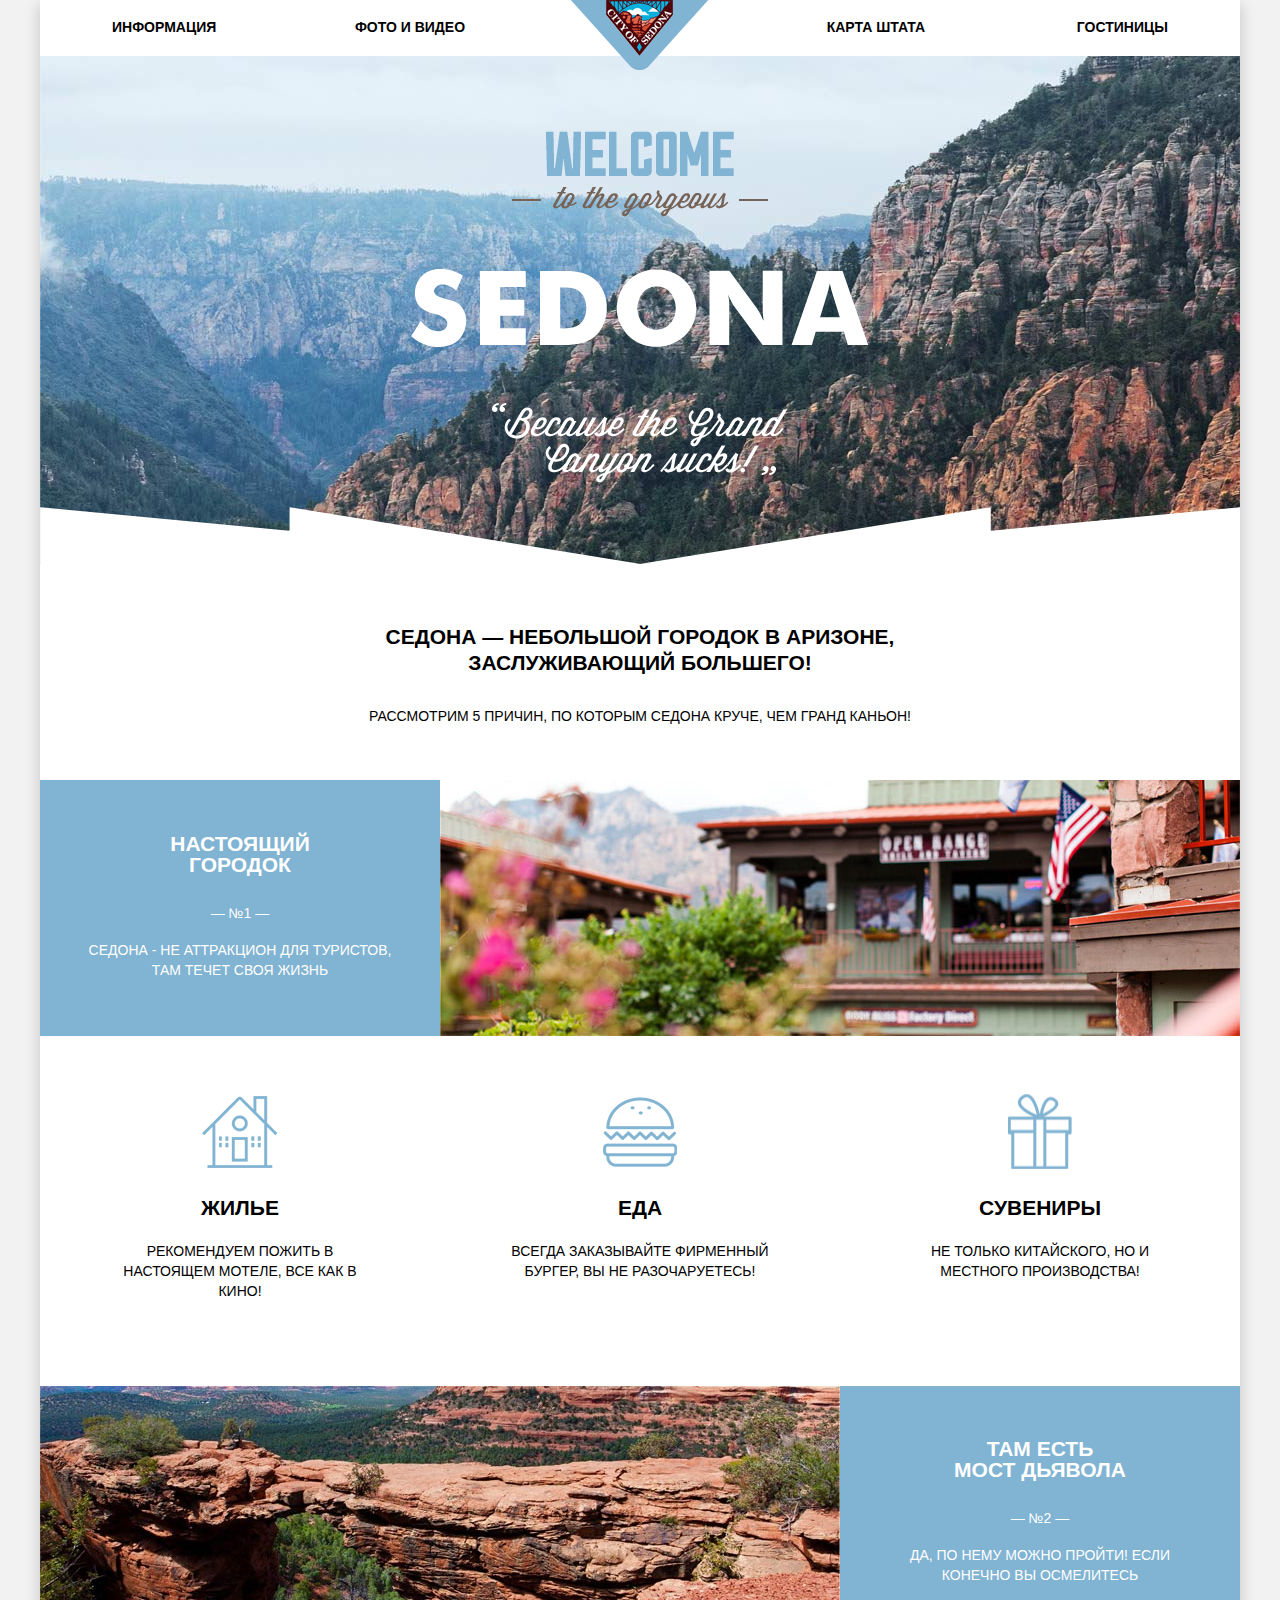
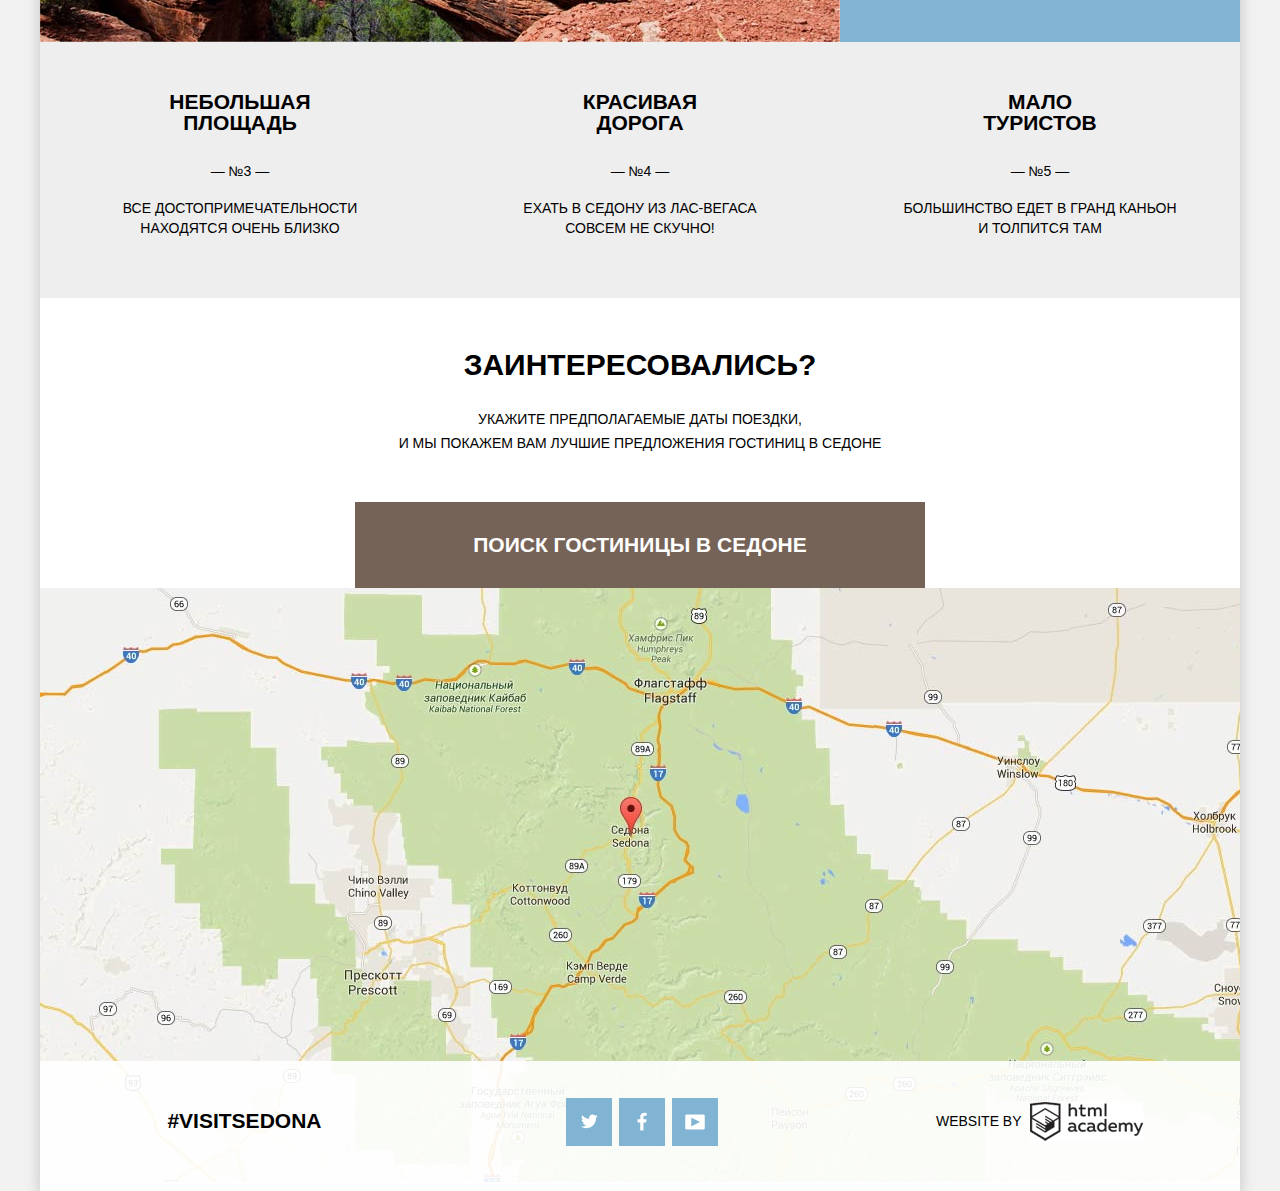
==== commit 28739f79: "no message" ====
--- a/index.html
+++ b/index.html
@@ -3,14 +3,14 @@
     <head>
         <meta charset="utf-8">
         <title>HTML Academy: Седона</title>
-        <link href="https://fonts.googleapis.com/css?family=PT+Sans+Narrow:400,700|PT+Sans:400,700&amp;subset=cyrillic" rel="stylesheet">
+        <link href="https://fonts.googleapis.com/css?family=PT+Sans+Narrow:400,700&PT+Sans:400,700&amp;subset=cyrillic" rel="stylesheet">
         <link href="css/normalize.css" rel="stylesheet">
         <link href="css/style.min.css" rel="stylesheet">
     </head>
     <body>
         <div class="container">
             <header class="page-header"> 
-               <a class="logo" href="index.html"><img src="img/logo.png" alt="логотип" width=138 height=70></a>
+                <a class="logo" href="index.html"><img src="img/logo.png" alt="логотип" width=138 height=70></a>
                 <nav class="top-menu">
                     <ul>
                         <li><a class="menu-link" href="#">Информация</a></li>
@@ -37,7 +37,7 @@
                             <h2>Настоящий городок</h2>
                             <span class="features-number">&#8212; №1 &#8212;</span>
                             <p class="features-description"> 
-                                Седона - не аттракцион для туристов,<br> там течет своя жизнь!
+                                Седона - не аттракцион для туристов,<br> там течет своя жизнь
                             </p>
                         </div>
                         <div class="features-image">
@@ -143,7 +143,7 @@
                 </div>
             <!-- карта -->
             <div class="map">
-                <iframe src="https://www.google.com/maps/embed?pb=!1m18!1m12!1m3!1d1024978.2449703051!2d-112.2915813840809!3d34.93272208465368!2m3!1f0!2f0!3f0!3m2!1i1024!2i768!4f13.1!3m3!1m2!1s0x872da132f942b00d%3A0x5548c523fa6c8efd!2z0KHQtdC00L7QvdCwLCDQkNGA0LjQt9C-0L3QsCA4NjMzNiwg0KHQqNCQ!5e0!3m2!1sru!2sua!4v1479684462851" width="1200" height="473" frameborder="0" style="border:0" allowfullscreen></iframe>
+                <iframe src="https://www.google.com/maps/embed?pb=!1m18!1m12!1m3!1d2182235.3747521!2d-112.42841778225832!3d34.53864241413457!2m3!1f0!2f0!3f0!3m2!1i1024!2i768!4f13.1!3m3!1m2!1s0x872d74ba6b9dc5e3%3A0x63a95e1a49195c32!2z0KHQtdC00L7QvdCwLCDQkNGA0LjQt9C-0L3QsCA4NjMzNg!5e0!3m2!1sru!2sua!4v1479753287613" style="border:0" allowfullscreen></iframe>
             </div>
         <!-- подвал -->
             <footer class="page-footer">
--- a/css/style.min.css
+++ b/css/style.min.css
@@ -1 +1 @@
-body,h1,h2{font-family:"PT Sans","Arial",serif}body{margin:0;padding:0;background-color:#f2f2f2;font-weight:400;text-transform:uppercase;font-size:14px}h1,h2{font-size:21px}body,h1{color:#000;line-height:26px}.top-menu li,h1,h2{font-weight:700;text-transform:uppercase}h2{line-height:21px}a{text-decoration:none}a,a:visited,h2{color:#000}.container{position:relative;width:1200px;margin:0 auto;background-color:#fff;box-shadow:0 5px 15px 0 rgba(0,0,0,.2)}.page-header{background-color:#fff;font-size:0}.top-menu{padding-left:6%;padding-right:6%}.top-menu ul{display:flex;justify-content:space-between;padding:0;list-style-type:none}.top-menu li{width:20%;padding-top:14px;padding-bottom:16px;font-size:14px;text-align:left}.top-menu li:last-child,.top-menu li:nth-child(3){text-align:right}.top-menu li:nth-child(2){margin-right:11%}a.menu-link:hover{color:#81b3d2}a.menu-link:active{color:#b2b2b2}a.menu-link--current:link{color:#766357}a.menu-link--current:hover{color:#604e43}a.menu-link--current:active{color:#d6d0cc}.logo{position:absolute;left:50%;margin-left:-69px}.top-image{height:433px;padding-top:75px;background:url(../img/img-bottom.png) no-repeat 50% 100%,url(../img/background.jpg) no-repeat 50% 0}.top-image img{display:block;margin:auto}.features-head{width:575px;margin-top:0;margin-right:auto;margin-left:auto;padding-top:46px;padding-bottom:37px;text-align:center}.block-caption{padding-top:13px;text-transform:uppercase}.features-block h2{color:#fff}.features-block{min-height:256px;display:flex;color:#fff;line-height:0;background-color:#81b3d2}.features-text{width:33.33%;padding:35px 40px 0;line-height:26px}.features-text h2{padding-left:60px;padding-right:60px;margin-bottom:25px}.features-bottom h2{padding-left:100px;padding-right:100px}.features-number,.features-text{text-align:center}.features-img{width:66.67%;margin:0;padding:0}.features-block--inverse{flex-direction:row-reverse}.advice{display:flex;justify-content:space-between;text-transform:uppercase;font-size:0}.advice-item{position:relative;width:33.33%;padding-top:143px;padding-bottom:65px;font-size:14px;text-align:center}.advice-item-description{padding:6px 72px;line-height:20px;text-align:center}.advice-item--house::before{background:url(../img/house-icon.png) no-repeat center}.advice-item--gift::before,.advice-item--hamburger::before,.advice-item--house::before{content:"";display:block;position:absolute;width:85px;height:75px;top:58px;left:157px}.advice-item--hamburger::before{background:url(../img/hamburger-icon.png) no-repeat center}.advice-item--hamburger .advice-item-description{padding-right:57px;padding-left:57px}.advice-item--gift::before{background:url(../img/gift-icon.png) no-repeat center}.advice-item--gift .advice-item-description{padding-right:64px;padding-left:64px}.features-bottom{min-height:256px;display:flex;flex-direction:row;justify-content:space-between;margin:0;padding-top:0;color:#000;line-height:0;background-color:#eee}.features-bottom .features-text{width:400px;line-height:26px;display:flex;padding:0;margin-top:-15px;flex-direction:column;justify-content:center}p.features-description{line-height:20px}.features-bottom .features-description{padding-left:60px;padding-right:60px}.search-text{width:575px;min-height:235px;padding:0;text-align:center;margin:55px auto 0}.search-text p{padding-top:10px;padding-bottom:33px;line-height:24px}.search-btn,.search-caption{line-height:24px;font-size:30px;font-weight:700}.search-btn{width:570px;padding:30px;border:none;font-family:"PT Sans","Arial",serif;font-size:21px;line-height:26px;text-align:center;text-transform:uppercase;color:#fff;background-color:#766357;cursor:pointer}.map{width:100%;height:594px;background:url(../img/map.jpg) no-repeat center bottom}@keyframes formdown{0%{transform:translateY(-100%)}to{transform:translateY(0%)}}.search-container{display:none;position:absolute;left:315px;width:570px;min-height:393px;padding:0;background-color:#fff;box-shadow:-7px 7px 15px 0 rgba(0,0,0,.15)}.form-show{animation:formdown .4s;display:block}.form-input input,.search-form{padding:55px 57px;font-weight:700;line-height:26px}.form-block{margin-bottom:28px;height:40px}.form-block::after{content:"";display:table;clear:both}.form-label{width:110px;float:left;margin:5px 0 0;padding:0;font-size:14px;line-height:26px}.form-input{position:relative;overflow:hidden}.form-input input{width:100%;position:relative;box-sizing:border-box;padding:3px 35px 4px 13px;border:2px solid transparent;background-color:#f2f2f2;font-family:"PT Sans","Arial",serif;font-size:14px;text-transform:uppercase}.form-input input[type=text]:hover{background-color:#ebebeb;border:2px solid #e5e5e5}.form-input input[type=text]:focus{background-color:#fff;outline:none;border:2px solid #e5e5e5}::-webkit-input-placeholder{color:#000}:-moz-placeholder,::-moz-placeholder{color:#000}:-ms-input-placeholder{color:#000}:focus::-webkit-input-placeholder{color:transparent}:focus:-moz-placeholder,:focus::-moz-placeholder{color:transparent}:focus:-ms-input-placeholder{color:transparent}.form-block--half{display:inline-block;width:50%;padding:0;margin:0 -4px 0 0}.form-block--half:nth-child(2n) .form-label{text-indent:50px}.form-block--half input{padding-left:35px;padding-right:35px;text-align:center}.form-control{position:absolute;top:0;right:0;width:35px;height:35px;z-index:2}.form-control--calendar{background:url(../img/calendar.png) no-repeat center}.form-control--calendar:hover{background:url(../img/calendar-hvr.png) no-repeat center}.form-control--calendar:active{background:url(../img/calendar-dwn.png) no-repeat center}.form-control--minus{position:absolute;top:0;left:0;width:35px;height:35px;background:url(../img/minus.png) no-repeat center;z-index:2}.form-control--minus:hover{background:url(../img/minus-hvr.png) no-repeat center}.form-control--minus:active{background:url(../img/minus-dwn.png) no-repeat center}.form-control--plus{background:url(../img/plus.png) no-repeat center}.form-control--plus:hover{background:url(../img/plus-hvr.png) no-repeat center}.form-control--plus:active{background:url(../img/plus-dwn.png) no-repeat center}.filter-btn{width:457px;padding:16px 0;margin:45px auto 0;border:none;color:#fff;font-size:21px;font-weight:700;line-height:26px;text-transform:uppercase;background-color:#81b3d2;cursor:pointer}.filter-btn:hover{background-color:#669ec0}.filter-btn:active{background-color:#5496bd;color:#5496bd}.page-footer{display:flex;justify-content:space-around;align-items:center;margin:-121px 0 0;padding:37px 0 45px;background-color:rgba(255,255,255,.9)}.footer-left{padding-left:10px}.footer-hashtag{padding-left:20px;font-size:21px;font-weight:700}.socials{padding:0;margin:0 0 0 50px;text-align:center}.social{display:inline-block;width:46px;height:48px;margin-right:3px;background:#81b3d2;vertical-align:middle}.social:hover{background-color:#669ec0}.social-tw{background:#81b3d2 url(../img/twitter.png) no-repeat center}.social-tw:active{background:#5496bd url(../img/twitter-tr.png) no-repeat center}.social-fb{background:#81b3d2 url(../img/facebook.png) no-repeat center}.social-fb:active{background:#5496bd url(../img/facebook-tr.png) no-repeat center}.social-yt{background:#81b3d2 url(../img/youtube.png) no-repeat center}.social-yt:active{background:#5496bd url(../img/youtube-tr.png) no-repeat center}.copyright{padding-left:20px}.copyright-text{margin-right:8px}a.copyright-image{display:inline-block;width:113px;height:39px;line-height:40px;vertical-align:middle;background:#fff url(../img/copyright.png) center no-repeat}a.copyright-image:hover{background:#fff url(../img/copyright-hvr.png) center no-repeat}a.copyright-image:active{background:#fff url(../img/copyright-dwn.png) center no-repeat}.result-content{display:flex;flex-direction:column;margin-bottom:121px}.search-block{margin:0;padding:25px 73px 0;background:url(../img/inner-bg.jpg) no-repeat 0 -55px}.hotel-search{color:#fff;display:flex;flex-direction:row;justify-content:flex-start;padding-bottom:15px}.hotel-search h3{margin-top:0;margin-bottom:20px}.hotel-search label{cursor:pointer}.search-housing,.search-infrastructure{width:255px;display:flex;flex-direction:column}.search-housing{width:240px}input[type=checkbox]{display:none}input[type=checkbox]+label{position:relative;padding:0 0 0 40px;margin-bottom:20px}.checkbox+label::before{content:"";position:absolute;left:-2px;width:17px;height:17px;background:0 0;border:2px solid #fff;border-radius:5px}.checkbox:checked+label::after{content:"";position:absolute;left:-2px;width:26px;height:22px;background-color:transparent;background:url(../img/checked.png) no-repeat 1px 0}.checkbox:disabled+label::before{border:2px solid #6a6a6a}.checkbox:disabled+label::after{content:"";position:absolute;left:-2px;width:26px;height:22px;background-color:transparent;background:url(../img/disabled.png) no-repeat 1px 0}.search-price{margin-left:auto;width:318px}.search-price-title{font-size:16px;line-height:21px;margin-bottom:11px;margin-left:-10px;font-weight:700}.range-control{position:relative;height:32px;margin-bottom:20px;border:2px solid #fff;border-radius:2px;font-size:0}.range-control::after{content:"";position:absolute;left:50%;top:50%;width:2px;height:22px;background-color:#fff;transform:translate(-50%,-50%)}.range-control label{display:inline-block;font-size:14px;line-height:30px;vertical-align:middle;cursor:pointer}.range-control .max-price,.range-control .min-price{width:90px;padding-left:65px}.range-control input{width:50px;margin:0;color:inherit;font:inherit;background:0 0;border:none}.range-scale{position:relative;margin-bottom:33px}.range-scale .scale{height:2px;background-color:rgba(255,255,255,.3)}.range-scale .scale-bar{width:80%;height:2px;background-color:#fff}.range-toggle{position:absolute;top:-9px;width:4px;height:4px;border:8px solid #fff;border-radius:50%;background-color:#ababab;box-shadow:0 2px 1px 0 rgba(0,0,0,.14);cursor:pointer}.range-toggle-max{left:80%}.range-toggle:hover{background-color:#1c4f80}.btn-transparent{display:block;margin:0 auto;padding:5px 34px;border:2px solid #fff;color:inherit;font-family:inherit;font-size:14px;line-height:21px;text-transform:uppercase;background:0 0;cursor:pointer}.btn-transparent:hover{color:#000;background-color:#fff}.result-sorting{display:flex;padding:26px 6%}.sorting-filter{width:680px;display:flex;justify-content:flex-start}.sorting{display:flex;align-items:center}.sorting-title{margin-left:47px;font-size:12px;line-height:18px;font-weight:700}a.sorting-option{margin-left:40px;font-size:12px;line-height:18px;color:#cacaca;border-bottom:1px dotted #81b3d2}a.sorting-option:hover{color:#81b3d2;border-bottom:1px dotted #81b3d2}a.sorting-option:active{color:#000;border-bottom:none}a.sorting-option--current{color:#81b3d2;border:none}.result-amount{font-size:21px;font-weight:700;color:#000;line-height:26px}.sorting-dir{position:relative;padding:0;margin-left:auto;margin-right:15px}.arrow-link--down,.arrow-link--up{display:block;position:absolute;top:0;border:10px solid #81b3d2;border-right-width:5px;border-left-width:5px;border-right-color:transparent;border-left-color:transparent}.arrow-link--down{left:5px;border-bottom:0}.arrow-link--up{right:9px;border-top:0}a.arrow-link{margin-top:6px;border-color:#ccc transparent}a.arrow-link:hover{border-color:#000 transparent}a.arrow-active,a.arrow-link:active{border-color:#81b3d2 transparent}.result{display:flex;padding:30px 6% 0;margin-bottom:22px;border-top:1px solid #e5e5e5}.result:last-child{padding-bottom:23px;margin-bottom:0;border-bottom:1px solid #e5e5e5}.result-img{padding:0;margin:0 30px 0 0}.result-img img{max-width:100%;height:auto}a.result-name{display:block;color:#000;font-family:"PT Sans","Arial",serif;font-size:21px;font-weight:700;line-height:21px;text-transform:uppercase;margin-top:0;margin-bottom:5px}a.result-name:hover{color:#81b3d2}a.result-name:active{color:#cacaca}.result-type{display:inline-block;width:112px;margin:0;padding:0}.result-action{margin-top:14px}.result-more-btn{padding:5px 17px;margin-right:3px;background-color:#81b3d2}a.result-more-btn{color:#fff}a.result-more-btn:hover{background-color:#669ec0}a.result-more-btn:active{background-color:#5496bd;color:#5496bd}.result-order-btn{padding:5px 17px;border:none;background-color:#766357;cursor:pointer}a.result-order-btn{color:#fff;text-transform:uppercase}a.result-order-btn:hover{background-color:#604e43}a.result-order-btn:active{background-color:#503e33;color:#503e33}.result-rating{display:flex;flex-direction:column;margin-left:auto;width:120px;text-align:right}.result-rating-stars{width:95px;height:23px;margin-left:auto;margin-bottom:42px;background:url(../img/star.png) repeat-x}.rating-stars--two{width:45px}.rating-stars--three{width:73px}.result-rating-text{display:inline-block;padding:0 13px;background-color:#f2f2f2}
+body,h1,h2{font-family:"PT Sans","Arial",serif}body{margin:0;padding:0;background-color:#f2f2f2;font-weight:400;text-transform:uppercase;font-size:14px}h1,h2{font-size:21px}body,h1{color:#000;line-height:26px}.top-menu li,h1,h2{font-weight:700;text-transform:uppercase}h2{line-height:21px}a{text-decoration:none}a,a:visited,h2{color:#000}.container{position:relative;width:1200px;margin:0 auto;background-color:#fff;box-shadow:0 5px 15px 0 rgba(0,0,0,.2)}.page-header{background-color:#fff;font-size:0}.top-menu{padding-left:6%;padding-right:6%}.top-menu ul{display:flex;justify-content:space-between;padding:0;list-style-type:none}.top-menu li{width:20%;padding-top:14px;padding-bottom:16px;font-size:14px;text-align:left}.top-menu li:last-child,.top-menu li:nth-child(3){text-align:right}.top-menu li:nth-child(2){margin-right:11%}a.menu-link:hover{color:#81b3d2}a.menu-link:active{color:#b2b2b2}a.menu-link--current:link{color:#766357}a.menu-link--current:hover{color:#604e43}a.menu-link--current:active{color:#d6d0cc}.logo{position:absolute;left:50%;margin-left:-69px}.top-image{height:433px;padding-top:75px;background:url(../img/img-bottom.png) no-repeat 50% 100%,url(../img/background.jpg) no-repeat 50% 0}.top-image img{display:block;margin:auto}.features-head{width:575px;margin-top:0;margin-right:auto;margin-left:auto;padding-top:46px;padding-bottom:37px;text-align:center}.block-caption{padding-top:13px;text-transform:uppercase}.features-block h2{color:#fff}.features-block{min-height:256px;display:flex;color:#fff;line-height:0;background-color:#81b3d2}.features-text{width:33.33%;padding:35px 40px 0;line-height:26px}.features-text h2{padding-left:60px;padding-right:60px;margin-bottom:25px}.features-bottom h2{padding-left:100px;padding-right:100px}.features-number,.features-text{text-align:center}.features-img{width:66.67%;margin:0;padding:0}.features-block--inverse{flex-direction:row-reverse}.advice{display:flex;justify-content:space-between;text-transform:uppercase;font-size:0}.advice-item{position:relative;width:33.33%;padding-top:143px;padding-bottom:65px;font-size:14px;text-align:center}.advice-item-description{padding:6px 72px;line-height:20px;text-align:center}.advice-item--house::before{background:url(../img/house-icon.png) no-repeat center}.advice-item--gift::before,.advice-item--hamburger::before,.advice-item--house::before{content:"";display:block;position:absolute;width:85px;height:75px;top:58px;left:157px}.advice-item--hamburger::before{background:url(../img/hamburger-icon.png) no-repeat center}.advice-item--hamburger .advice-item-description{padding-right:57px;padding-left:57px}.advice-item--gift::before{background:url(../img/gift-icon.png) no-repeat center}.advice-item--gift .advice-item-description{padding-right:64px;padding-left:64px}.features-bottom{min-height:256px;display:flex;flex-direction:row;justify-content:space-between;margin:0;padding-top:0;color:#000;line-height:0;background-color:#eee}.features-bottom .features-text{width:400px;line-height:26px;display:flex;padding:0;margin-top:-15px;flex-direction:column;justify-content:center}p.features-description{line-height:20px}.features-bottom .features-description{padding-left:60px;padding-right:60px}.search-text{width:575px;min-height:235px;padding:0;text-align:center;margin:55px auto 0}.search-text p{padding-top:10px;padding-bottom:33px;line-height:24px}.search-btn,.search-caption{line-height:24px;font-size:30px;font-weight:700}.search-btn{width:570px;padding:30px;border:none;font-family:"PT Sans","Arial",serif;font-size:21px;line-height:26px;text-align:center;text-transform:uppercase;color:#fff;background-color:#766357;cursor:pointer}.map{width:100%;height:594px;background:url(../img/map.jpg) no-repeat center bottom}.map iframe{width:100%;min-height:473px}@keyframes formdown{0%{transform:translateY(-100%)}to{transform:translateY(0%)}}.search-container{display:none;position:absolute;left:315px;width:570px;min-height:393px;padding:0;background-color:#fff;box-shadow:-7px 7px 15px 0 rgba(0,0,0,.15)}.form-show{animation:formdown .4s;display:block}.form-input input,.search-form{padding:55px 57px;font-weight:700;line-height:26px}.form-block{margin-bottom:28px;height:40px}.form-block::after{content:"";display:table;clear:both}.form-label{width:110px;float:left;margin:5px 0 0;padding:0;font-size:14px;line-height:26px}.form-input{position:relative;overflow:hidden}.form-input input{width:100%;position:relative;box-sizing:border-box;padding:3px 35px 4px 13px;border:2px solid transparent;background-color:#f2f2f2;font-family:"PT Sans","Arial",serif;font-size:14px;text-transform:uppercase}.form-input input[type=text]:hover{background-color:#ebebeb;border:2px solid #e5e5e5}.form-input input[type=text]:focus{background-color:#fff;outline:none;border:2px solid #e5e5e5}::-webkit-input-placeholder{color:#000}:-moz-placeholder,::-moz-placeholder{color:#000}:-ms-input-placeholder{color:#000}:focus::-webkit-input-placeholder{color:transparent}:focus:-moz-placeholder,:focus::-moz-placeholder{color:transparent}:focus:-ms-input-placeholder{color:transparent}.form-block--half{display:inline-block;width:50%;padding:0;margin:0 -4px 0 0}.form-block--half:nth-child(2n) .form-label{text-indent:50px}.form-block--half input{padding-left:35px;padding-right:35px;text-align:center}.form-control{position:absolute;top:0;right:0;width:35px;height:35px;z-index:2}.form-control--calendar{background:url(../img/calendar.png) no-repeat center}.form-control--calendar:hover{background:url(../img/calendar-hvr.png) no-repeat center}.form-control--calendar:active{background:url(../img/calendar-dwn.png) no-repeat center}.form-control--minus{position:absolute;top:0;left:0;width:35px;height:35px;background:url(../img/minus.png) no-repeat center;z-index:2}.form-control--minus:hover{background:url(../img/minus-hvr.png) no-repeat center}.form-control--minus:active{background:url(../img/minus-dwn.png) no-repeat center}.form-control--plus{background:url(../img/plus.png) no-repeat center}.form-control--plus:hover{background:url(../img/plus-hvr.png) no-repeat center}.form-control--plus:active{background:url(../img/plus-dwn.png) no-repeat center}.filter-btn{width:457px;padding:16px 0;margin:45px auto 0;border:none;color:#fff;font-size:21px;font-weight:700;line-height:26px;text-transform:uppercase;background-color:#81b3d2;cursor:pointer}.filter-btn:hover{background-color:#669ec0}.filter-btn:active{background-color:#5496bd;color:#5496bd}.page-footer{display:flex;justify-content:space-around;align-items:center;margin:-121px 0 0;padding:37px 0 45px;background-color:rgba(255,255,255,.9)}.footer-left{padding-left:10px}.footer-hashtag{padding-left:20px;font-size:21px;font-weight:700}.socials{padding:0;margin:0 0 0 50px;text-align:center}.social{display:inline-block;width:46px;height:48px;margin-right:3px;background:#81b3d2;vertical-align:middle}.social:hover{background-color:#669ec0}.social-tw{background:#81b3d2 url(../img/twitter.png) no-repeat center}.social-tw:active{background:#5496bd url(../img/twitter-tr.png) no-repeat center}.social-fb{background:#81b3d2 url(../img/facebook.png) no-repeat center}.social-fb:active{background:#5496bd url(../img/facebook-tr.png) no-repeat center}.social-yt{background:#81b3d2 url(../img/youtube.png) no-repeat center}.social-yt:active{background:#5496bd url(../img/youtube-tr.png) no-repeat center}.copyright{padding-left:20px}.copyright-text{margin-right:8px}a.copyright-image{display:inline-block;width:113px;height:39px;line-height:40px;vertical-align:middle;background:#fff url(../img/copyright.png) center no-repeat}a.copyright-image:hover{background:#fff url(../img/copyright-hvr.png) center no-repeat}a.copyright-image:active{background:#fff url(../img/copyright-dwn.png) center no-repeat}.result-content{display:flex;flex-direction:column;margin-bottom:121px}.search-block{margin:0;padding:25px 73px 0;background:url(../img/inner-bg.jpg) no-repeat 0 -55px}.hotel-search{color:#fff;display:flex;flex-direction:row;justify-content:flex-start;padding-bottom:15px}.hotel-search h3{margin-top:0;margin-bottom:20px}.hotel-search label{cursor:pointer}.search-housing,.search-infrastructure{width:255px;display:flex;flex-direction:column}.search-housing{width:240px}input[type=checkbox]{display:none}input[type=checkbox]+label{position:relative;padding:0 0 0 40px;margin-bottom:20px}.checkbox+label::before{content:"";position:absolute;left:-2px;width:17px;height:17px;background:0 0;border:2px solid #fff;border-radius:5px}.checkbox:checked+label::after{content:"";position:absolute;left:-2px;width:26px;height:22px;background-color:transparent;background:url(../img/checked.png) no-repeat 1px 0}.checkbox:disabled+label::before{border:2px solid #6a6a6a}.checkbox:disabled+label::after{content:"";position:absolute;left:-2px;width:26px;height:22px;background-color:transparent;background:url(../img/disabled.png) no-repeat 1px 0}.search-price{margin-left:auto;width:318px}.search-price-title{font-size:16px;line-height:21px;margin-bottom:11px;margin-left:-10px;font-weight:700}.range-control{position:relative;height:32px;margin-bottom:20px;border:2px solid #fff;border-radius:2px;font-size:0}.range-control::after{content:"";position:absolute;left:50%;top:50%;width:2px;height:22px;background-color:#fff;transform:translate(-50%,-50%)}.range-control label{display:inline-block;font-size:14px;line-height:30px;vertical-align:middle;cursor:pointer}.range-control .max-price,.range-control .min-price{width:90px;padding-left:65px}.range-control input{width:50px;margin:0;color:inherit;font:inherit;background:0 0;border:none}.range-scale{position:relative;margin-bottom:33px}.range-scale .scale{height:2px;background-color:rgba(255,255,255,.3)}.range-scale .scale-bar{width:80%;height:2px;background-color:#fff}.range-toggle{position:absolute;top:-9px;width:4px;height:4px;border:8px solid #fff;border-radius:50%;background-color:#ababab;box-shadow:0 2px 1px 0 rgba(0,0,0,.14);cursor:pointer}.range-toggle-max{left:80%}.range-toggle:hover{background-color:#1c4f80}.btn-transparent{display:block;margin:0 auto;padding:5px 34px;border:2px solid #fff;color:inherit;font-family:inherit;font-size:14px;line-height:21px;text-transform:uppercase;background:0 0;cursor:pointer}.btn-transparent:hover{color:#000;background-color:#fff}.result-sorting{display:flex;padding:26px 6%}.sorting-filter{width:680px;display:flex;justify-content:flex-start}.sorting{display:flex;align-items:center}.sorting-title{margin-left:47px;font-size:12px;line-height:18px;font-weight:700}a.sorting-option{margin-left:40px;font-size:12px;line-height:18px;color:#cacaca;border-bottom:1px dotted #81b3d2}a.sorting-option:hover{color:#81b3d2;border-bottom:1px dotted #81b3d2}a.sorting-option:active{color:#000;border-bottom:none}a.sorting-option--current{color:#81b3d2;border:none}.result-amount{font-size:21px;font-weight:700;color:#000;line-height:26px}.sorting-dir{position:relative;padding:0;margin-left:auto;margin-right:15px}.arrow-link--down,.arrow-link--up{display:block;position:absolute;top:0;border:10px solid #81b3d2;border-right-width:5px;border-left-width:5px;border-right-color:transparent;border-left-color:transparent}.arrow-link--down{left:5px;border-bottom:0}.arrow-link--up{right:9px;border-top:0}a.arrow-link{margin-top:6px;border-color:#ccc transparent}a.arrow-link:hover{border-color:#000 transparent}a.arrow-active,a.arrow-link:active{border-color:#81b3d2 transparent}.result{display:flex;padding:30px 6% 0;margin-bottom:22px;border-top:1px solid #e5e5e5}.result:last-child{padding-bottom:23px;margin-bottom:0;border-bottom:1px solid #e5e5e5}.result-img{width:135px;padding:0;margin:0 30px 0 0}.result-img img{max-width:100%;height:auto}a.result-name{display:block;color:#000;font-family:"PT Sans","Arial",serif;font-size:21px;font-weight:700;line-height:21px;text-transform:uppercase;margin-top:0;margin-bottom:5px}a.result-name:hover{color:#81b3d2}a.result-name:active{color:#cacaca}.result-type{display:inline-block;width:112px;margin:0;padding:0}.result-action{margin-top:14px}.result-more-btn{padding:5px 17px;margin-right:3px;background-color:#81b3d2}a.result-more-btn{color:#fff}a.result-more-btn:hover{background-color:#669ec0}a.result-more-btn:active{background-color:#5496bd;color:#5496bd}.result-order-btn{padding:5px 17px;border:none;background-color:#766357;cursor:pointer}a.result-order-btn{color:#fff;text-transform:uppercase}a.result-order-btn:hover{background-color:#604e43}a.result-order-btn:active{background-color:#503e33;color:#503e33}.result-rating{display:flex;flex-direction:column;margin-left:auto;width:120px;text-align:right}.result-rating-stars{width:95px;height:23px;margin-left:auto;margin-bottom:42px;background:url(../img/star.png) repeat-x}.rating-stars--two{width:45px}.rating-stars--three{width:73px}.result-rating-text{display:inline-block;padding:0 13px;background-color:#f2f2f2}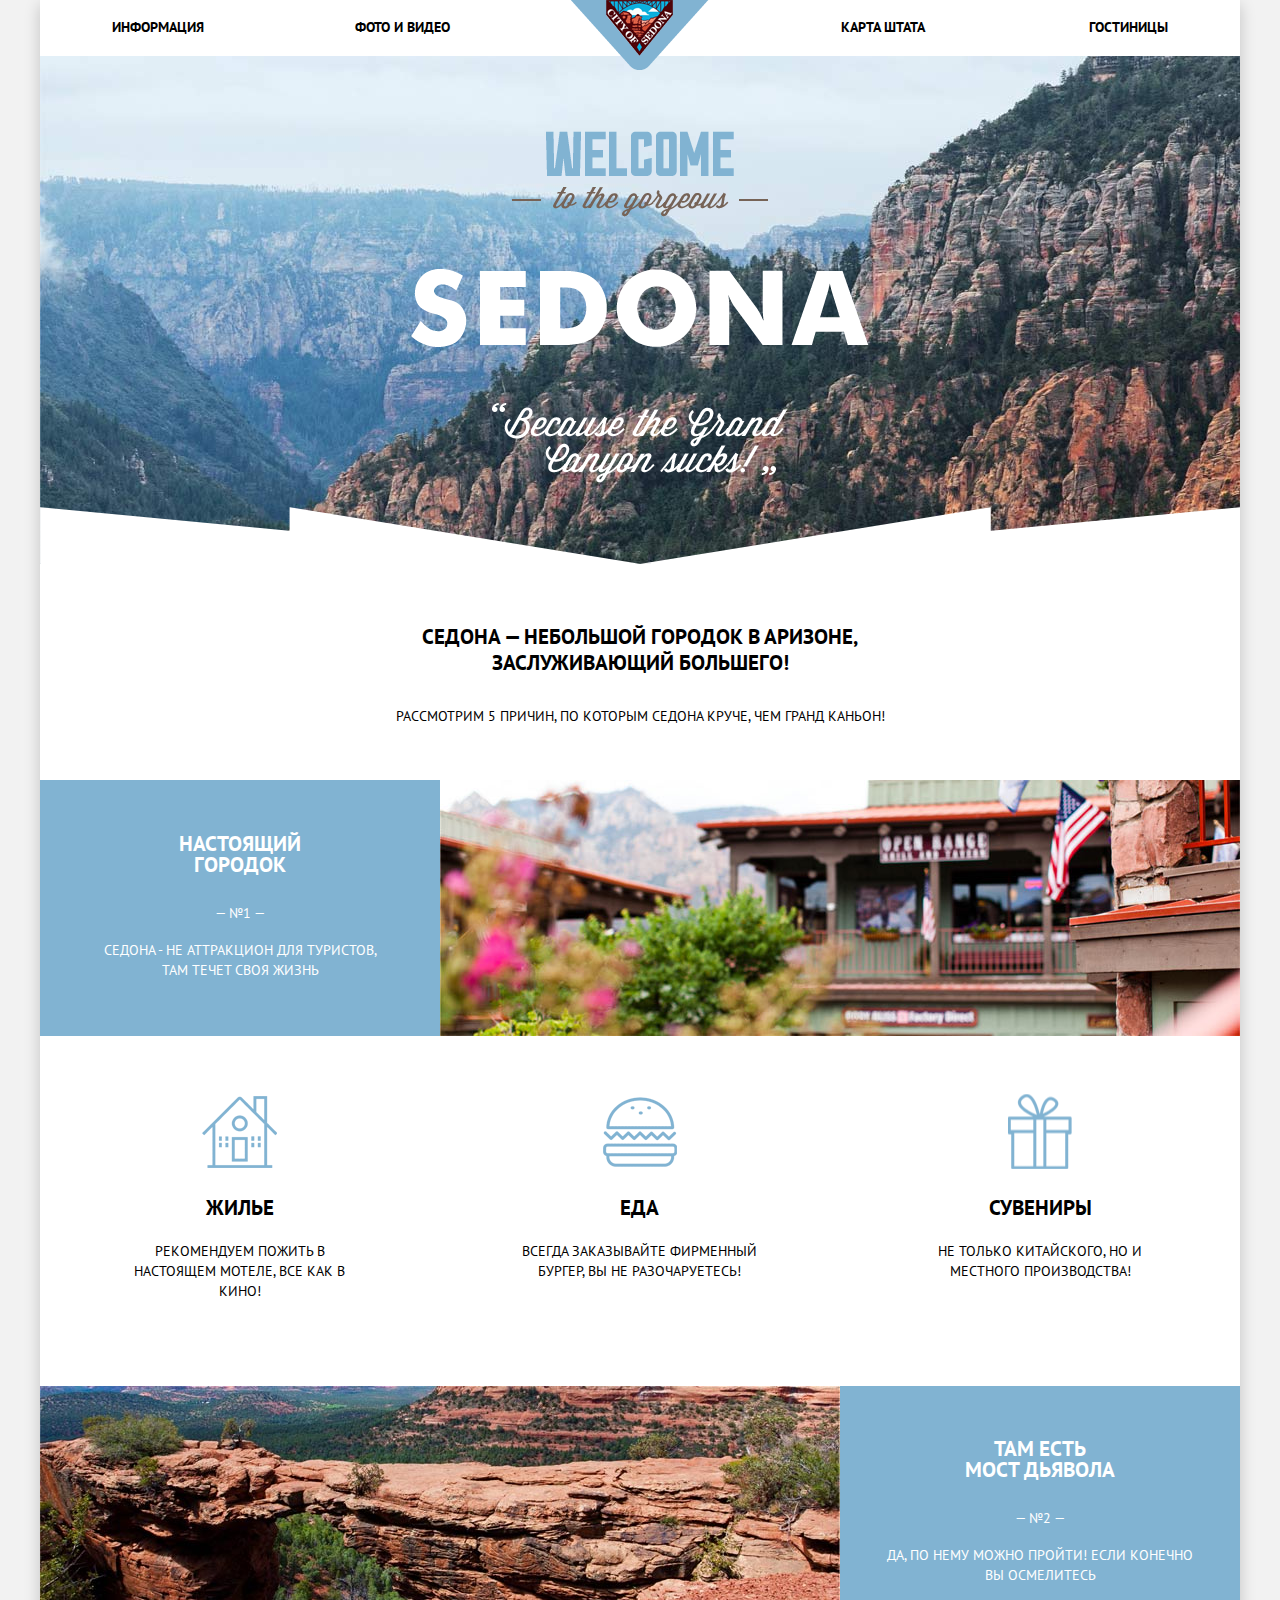
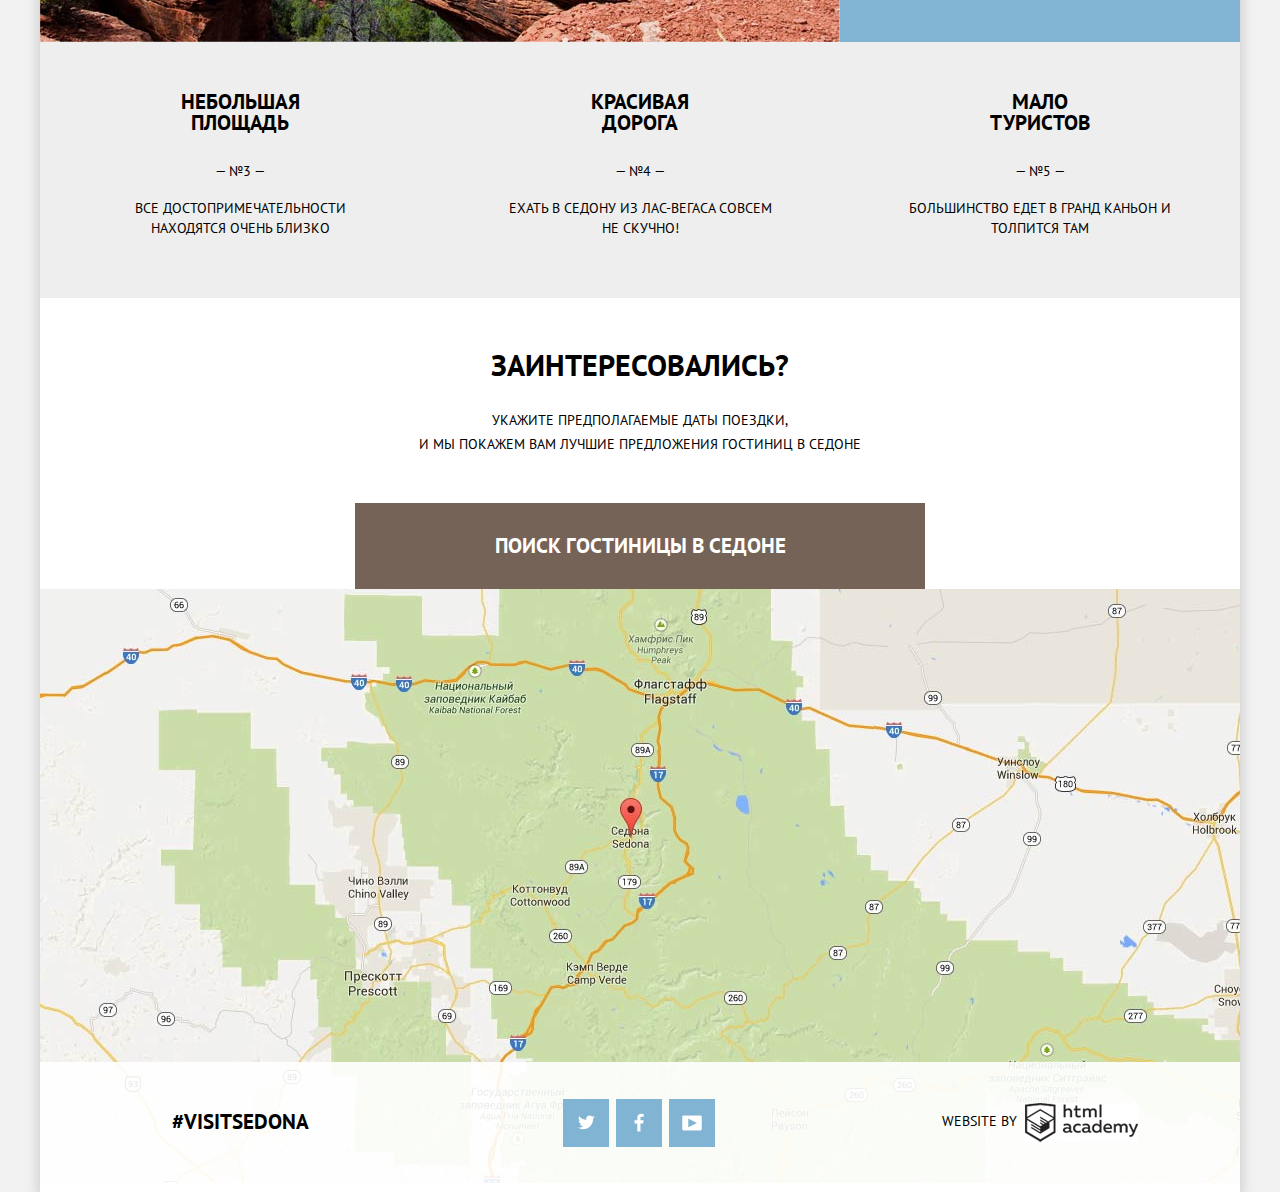
==== commit 57b25701: "no message" ====
--- a/index.html
+++ b/index.html
@@ -3,7 +3,7 @@
     <head>
         <meta charset="utf-8">
         <title>HTML Academy: Седона</title>
-        <link href="https://fonts.googleapis.com/css?family=PT+Sans+Narrow:400,700&PT+Sans:400,700&amp;subset=cyrillic" rel="stylesheet">
+        <link href="https://fonts.googleapis.com/css?family=PT+Sans:400,700&amp;subset=cyrillic" rel="stylesheet">
         <link href="css/normalize.css" rel="stylesheet">
         <link href="css/style.min.css" rel="stylesheet">
     </head>
@@ -103,7 +103,7 @@
                     <div class="search-text">
                         <span class="search-caption">Заинтересовались?</span>
                         <p class="block-caption">Укажите предполагаемые даты поездки,<br> и мы покажем вам лучшие предложения гостиниц в Седоне</p>
-                        <button class="search-btn" type="button">Поиск гостиницы в Седоне</button>
+                        <a class="search-btn" href="fotm.html">Поиск гостиницы в Седоне</a>
                     </div>
                     <div class="search-container form-show">
                         <form class="search-form" action="#" method="post">
@@ -137,7 +137,7 @@
                                     <span class="form-control form-control--plus"></span>
                                 </div>
                             </div>
-                            <button class="filter-btn" type="submit">Найти</button>
+                            <button class="filter-btn" type="button">Найти</button>
                         </form>
                     </div>
                 </div>
--- a/css/style.min.css
+++ b/css/style.min.css
@@ -1 +1 @@
-body,h1,h2{font-family:"PT Sans","Arial",serif}body{margin:0;padding:0;background-color:#f2f2f2;font-weight:400;text-transform:uppercase;font-size:14px}h1,h2{font-size:21px}body,h1{color:#000;line-height:26px}.top-menu li,h1,h2{font-weight:700;text-transform:uppercase}h2{line-height:21px}a{text-decoration:none}a,a:visited,h2{color:#000}.container{position:relative;width:1200px;margin:0 auto;background-color:#fff;box-shadow:0 5px 15px 0 rgba(0,0,0,.2)}.page-header{background-color:#fff;font-size:0}.top-menu{padding-left:6%;padding-right:6%}.top-menu ul{display:flex;justify-content:space-between;padding:0;list-style-type:none}.top-menu li{width:20%;padding-top:14px;padding-bottom:16px;font-size:14px;text-align:left}.top-menu li:last-child,.top-menu li:nth-child(3){text-align:right}.top-menu li:nth-child(2){margin-right:11%}a.menu-link:hover{color:#81b3d2}a.menu-link:active{color:#b2b2b2}a.menu-link--current:link{color:#766357}a.menu-link--current:hover{color:#604e43}a.menu-link--current:active{color:#d6d0cc}.logo{position:absolute;left:50%;margin-left:-69px}.top-image{height:433px;padding-top:75px;background:url(../img/img-bottom.png) no-repeat 50% 100%,url(../img/background.jpg) no-repeat 50% 0}.top-image img{display:block;margin:auto}.features-head{width:575px;margin-top:0;margin-right:auto;margin-left:auto;padding-top:46px;padding-bottom:37px;text-align:center}.block-caption{padding-top:13px;text-transform:uppercase}.features-block h2{color:#fff}.features-block{min-height:256px;display:flex;color:#fff;line-height:0;background-color:#81b3d2}.features-text{width:33.33%;padding:35px 40px 0;line-height:26px}.features-text h2{padding-left:60px;padding-right:60px;margin-bottom:25px}.features-bottom h2{padding-left:100px;padding-right:100px}.features-number,.features-text{text-align:center}.features-img{width:66.67%;margin:0;padding:0}.features-block--inverse{flex-direction:row-reverse}.advice{display:flex;justify-content:space-between;text-transform:uppercase;font-size:0}.advice-item{position:relative;width:33.33%;padding-top:143px;padding-bottom:65px;font-size:14px;text-align:center}.advice-item-description{padding:6px 72px;line-height:20px;text-align:center}.advice-item--house::before{background:url(../img/house-icon.png) no-repeat center}.advice-item--gift::before,.advice-item--hamburger::before,.advice-item--house::before{content:"";display:block;position:absolute;width:85px;height:75px;top:58px;left:157px}.advice-item--hamburger::before{background:url(../img/hamburger-icon.png) no-repeat center}.advice-item--hamburger .advice-item-description{padding-right:57px;padding-left:57px}.advice-item--gift::before{background:url(../img/gift-icon.png) no-repeat center}.advice-item--gift .advice-item-description{padding-right:64px;padding-left:64px}.features-bottom{min-height:256px;display:flex;flex-direction:row;justify-content:space-between;margin:0;padding-top:0;color:#000;line-height:0;background-color:#eee}.features-bottom .features-text{width:400px;line-height:26px;display:flex;padding:0;margin-top:-15px;flex-direction:column;justify-content:center}p.features-description{line-height:20px}.features-bottom .features-description{padding-left:60px;padding-right:60px}.search-text{width:575px;min-height:235px;padding:0;text-align:center;margin:55px auto 0}.search-text p{padding-top:10px;padding-bottom:33px;line-height:24px}.search-btn,.search-caption{line-height:24px;font-size:30px;font-weight:700}.search-btn{width:570px;padding:30px;border:none;font-family:"PT Sans","Arial",serif;font-size:21px;line-height:26px;text-align:center;text-transform:uppercase;color:#fff;background-color:#766357;cursor:pointer}.map{width:100%;height:594px;background:url(../img/map.jpg) no-repeat center bottom}.map iframe{width:100%;min-height:473px}@keyframes formdown{0%{transform:translateY(-100%)}to{transform:translateY(0%)}}.search-container{display:none;position:absolute;left:315px;width:570px;min-height:393px;padding:0;background-color:#fff;box-shadow:-7px 7px 15px 0 rgba(0,0,0,.15)}.form-show{animation:formdown .4s;display:block}.form-input input,.search-form{padding:55px 57px;font-weight:700;line-height:26px}.form-block{margin-bottom:28px;height:40px}.form-block::after{content:"";display:table;clear:both}.form-label{width:110px;float:left;margin:5px 0 0;padding:0;font-size:14px;line-height:26px}.form-input{position:relative;overflow:hidden}.form-input input{width:100%;position:relative;box-sizing:border-box;padding:3px 35px 4px 13px;border:2px solid transparent;background-color:#f2f2f2;font-family:"PT Sans","Arial",serif;font-size:14px;text-transform:uppercase}.form-input input[type=text]:hover{background-color:#ebebeb;border:2px solid #e5e5e5}.form-input input[type=text]:focus{background-color:#fff;outline:none;border:2px solid #e5e5e5}::-webkit-input-placeholder{color:#000}:-moz-placeholder,::-moz-placeholder{color:#000}:-ms-input-placeholder{color:#000}:focus::-webkit-input-placeholder{color:transparent}:focus:-moz-placeholder,:focus::-moz-placeholder{color:transparent}:focus:-ms-input-placeholder{color:transparent}.form-block--half{display:inline-block;width:50%;padding:0;margin:0 -4px 0 0}.form-block--half:nth-child(2n) .form-label{text-indent:50px}.form-block--half input{padding-left:35px;padding-right:35px;text-align:center}.form-control{position:absolute;top:0;right:0;width:35px;height:35px;z-index:2}.form-control--calendar{background:url(../img/calendar.png) no-repeat center}.form-control--calendar:hover{background:url(../img/calendar-hvr.png) no-repeat center}.form-control--calendar:active{background:url(../img/calendar-dwn.png) no-repeat center}.form-control--minus{position:absolute;top:0;left:0;width:35px;height:35px;background:url(../img/minus.png) no-repeat center;z-index:2}.form-control--minus:hover{background:url(../img/minus-hvr.png) no-repeat center}.form-control--minus:active{background:url(../img/minus-dwn.png) no-repeat center}.form-control--plus{background:url(../img/plus.png) no-repeat center}.form-control--plus:hover{background:url(../img/plus-hvr.png) no-repeat center}.form-control--plus:active{background:url(../img/plus-dwn.png) no-repeat center}.filter-btn{width:457px;padding:16px 0;margin:45px auto 0;border:none;color:#fff;font-size:21px;font-weight:700;line-height:26px;text-transform:uppercase;background-color:#81b3d2;cursor:pointer}.filter-btn:hover{background-color:#669ec0}.filter-btn:active{background-color:#5496bd;color:#5496bd}.page-footer{display:flex;justify-content:space-around;align-items:center;margin:-121px 0 0;padding:37px 0 45px;background-color:rgba(255,255,255,.9)}.footer-left{padding-left:10px}.footer-hashtag{padding-left:20px;font-size:21px;font-weight:700}.socials{padding:0;margin:0 0 0 50px;text-align:center}.social{display:inline-block;width:46px;height:48px;margin-right:3px;background:#81b3d2;vertical-align:middle}.social:hover{background-color:#669ec0}.social-tw{background:#81b3d2 url(../img/twitter.png) no-repeat center}.social-tw:active{background:#5496bd url(../img/twitter-tr.png) no-repeat center}.social-fb{background:#81b3d2 url(../img/facebook.png) no-repeat center}.social-fb:active{background:#5496bd url(../img/facebook-tr.png) no-repeat center}.social-yt{background:#81b3d2 url(../img/youtube.png) no-repeat center}.social-yt:active{background:#5496bd url(../img/youtube-tr.png) no-repeat center}.copyright{padding-left:20px}.copyright-text{margin-right:8px}a.copyright-image{display:inline-block;width:113px;height:39px;line-height:40px;vertical-align:middle;background:#fff url(../img/copyright.png) center no-repeat}a.copyright-image:hover{background:#fff url(../img/copyright-hvr.png) center no-repeat}a.copyright-image:active{background:#fff url(../img/copyright-dwn.png) center no-repeat}.result-content{display:flex;flex-direction:column;margin-bottom:121px}.search-block{margin:0;padding:25px 73px 0;background:url(../img/inner-bg.jpg) no-repeat 0 -55px}.hotel-search{color:#fff;display:flex;flex-direction:row;justify-content:flex-start;padding-bottom:15px}.hotel-search h3{margin-top:0;margin-bottom:20px}.hotel-search label{cursor:pointer}.search-housing,.search-infrastructure{width:255px;display:flex;flex-direction:column}.search-housing{width:240px}input[type=checkbox]{display:none}input[type=checkbox]+label{position:relative;padding:0 0 0 40px;margin-bottom:20px}.checkbox+label::before{content:"";position:absolute;left:-2px;width:17px;height:17px;background:0 0;border:2px solid #fff;border-radius:5px}.checkbox:checked+label::after{content:"";position:absolute;left:-2px;width:26px;height:22px;background-color:transparent;background:url(../img/checked.png) no-repeat 1px 0}.checkbox:disabled+label::before{border:2px solid #6a6a6a}.checkbox:disabled+label::after{content:"";position:absolute;left:-2px;width:26px;height:22px;background-color:transparent;background:url(../img/disabled.png) no-repeat 1px 0}.search-price{margin-left:auto;width:318px}.search-price-title{font-size:16px;line-height:21px;margin-bottom:11px;margin-left:-10px;font-weight:700}.range-control{position:relative;height:32px;margin-bottom:20px;border:2px solid #fff;border-radius:2px;font-size:0}.range-control::after{content:"";position:absolute;left:50%;top:50%;width:2px;height:22px;background-color:#fff;transform:translate(-50%,-50%)}.range-control label{display:inline-block;font-size:14px;line-height:30px;vertical-align:middle;cursor:pointer}.range-control .max-price,.range-control .min-price{width:90px;padding-left:65px}.range-control input{width:50px;margin:0;color:inherit;font:inherit;background:0 0;border:none}.range-scale{position:relative;margin-bottom:33px}.range-scale .scale{height:2px;background-color:rgba(255,255,255,.3)}.range-scale .scale-bar{width:80%;height:2px;background-color:#fff}.range-toggle{position:absolute;top:-9px;width:4px;height:4px;border:8px solid #fff;border-radius:50%;background-color:#ababab;box-shadow:0 2px 1px 0 rgba(0,0,0,.14);cursor:pointer}.range-toggle-max{left:80%}.range-toggle:hover{background-color:#1c4f80}.btn-transparent{display:block;margin:0 auto;padding:5px 34px;border:2px solid #fff;color:inherit;font-family:inherit;font-size:14px;line-height:21px;text-transform:uppercase;background:0 0;cursor:pointer}.btn-transparent:hover{color:#000;background-color:#fff}.result-sorting{display:flex;padding:26px 6%}.sorting-filter{width:680px;display:flex;justify-content:flex-start}.sorting{display:flex;align-items:center}.sorting-title{margin-left:47px;font-size:12px;line-height:18px;font-weight:700}a.sorting-option{margin-left:40px;font-size:12px;line-height:18px;color:#cacaca;border-bottom:1px dotted #81b3d2}a.sorting-option:hover{color:#81b3d2;border-bottom:1px dotted #81b3d2}a.sorting-option:active{color:#000;border-bottom:none}a.sorting-option--current{color:#81b3d2;border:none}.result-amount{font-size:21px;font-weight:700;color:#000;line-height:26px}.sorting-dir{position:relative;padding:0;margin-left:auto;margin-right:15px}.arrow-link--down,.arrow-link--up{display:block;position:absolute;top:0;border:10px solid #81b3d2;border-right-width:5px;border-left-width:5px;border-right-color:transparent;border-left-color:transparent}.arrow-link--down{left:5px;border-bottom:0}.arrow-link--up{right:9px;border-top:0}a.arrow-link{margin-top:6px;border-color:#ccc transparent}a.arrow-link:hover{border-color:#000 transparent}a.arrow-active,a.arrow-link:active{border-color:#81b3d2 transparent}.result{display:flex;padding:30px 6% 0;margin-bottom:22px;border-top:1px solid #e5e5e5}.result:last-child{padding-bottom:23px;margin-bottom:0;border-bottom:1px solid #e5e5e5}.result-img{width:135px;padding:0;margin:0 30px 0 0}.result-img img{max-width:100%;height:auto}a.result-name{display:block;color:#000;font-family:"PT Sans","Arial",serif;font-size:21px;font-weight:700;line-height:21px;text-transform:uppercase;margin-top:0;margin-bottom:5px}a.result-name:hover{color:#81b3d2}a.result-name:active{color:#cacaca}.result-type{display:inline-block;width:112px;margin:0;padding:0}.result-action{margin-top:14px}.result-more-btn{padding:5px 17px;margin-right:3px;background-color:#81b3d2}a.result-more-btn{color:#fff}a.result-more-btn:hover{background-color:#669ec0}a.result-more-btn:active{background-color:#5496bd;color:#5496bd}.result-order-btn{padding:5px 17px;border:none;background-color:#766357;cursor:pointer}a.result-order-btn{color:#fff;text-transform:uppercase}a.result-order-btn:hover{background-color:#604e43}a.result-order-btn:active{background-color:#503e33;color:#503e33}.result-rating{display:flex;flex-direction:column;margin-left:auto;width:120px;text-align:right}.result-rating-stars{width:95px;height:23px;margin-left:auto;margin-bottom:42px;background:url(../img/star.png) repeat-x}.rating-stars--two{width:45px}.rating-stars--three{width:73px}.result-rating-text{display:inline-block;padding:0 13px;background-color:#f2f2f2}+body,h1,h2{font-family:"PT Sans","Arial",serif}body{margin:0;padding:0;background-color:#f2f2f2;font-weight:400;text-transform:uppercase;font-size:14px}h1,h2{font-size:21px}body,h1{color:#000;line-height:26px}.top-menu li,h1,h2{font-weight:700;text-transform:uppercase}h2{line-height:21px}a{text-decoration:none}a,a:visited,h2{color:#000}.container{position:relative;width:1200px;margin:0 auto;background-color:#fff;box-shadow:0 5px 15px 0 rgba(0,0,0,.2)}.page-header{background-color:#fff;font-size:0}.top-menu{padding-left:6%;padding-right:6%}.top-menu ul{display:flex;justify-content:space-between;padding:0;list-style-type:none}.top-menu li{width:20%;padding-top:14px;padding-bottom:16px;font-size:14px;text-align:left}.top-menu li:last-child,.top-menu li:nth-child(3){text-align:right}.top-menu li:nth-child(2){margin-right:11%}a.menu-link:hover{color:#81b3d2}a.menu-link:active{color:#b2b2b2}a.menu-link--current:link{color:#766357}a.menu-link--current:hover{color:#604e43}a.menu-link--current:active{color:#d6d0cc}.logo{position:absolute;left:50%;margin-left:-69px}.top-image{height:433px;padding-top:75px;background:url(../img/img-bottom.png) no-repeat 50% 100%,url(../img/background.jpg) no-repeat 50% 0}.top-image img{display:block;margin:auto}.features-head{width:575px;margin-top:0;margin-right:auto;margin-left:auto;padding-top:46px;padding-bottom:37px;text-align:center}.block-caption{padding-top:13px;text-transform:uppercase}.features-block h2{color:#fff}.features-block{min-height:256px;display:flex;color:#fff;line-height:0;background-color:#81b3d2}.features-text{width:33.33%;padding:35px 40px 0;line-height:26px}.features-text h2{padding-left:60px;padding-right:60px;margin-bottom:25px}.features-bottom h2{padding-left:100px;padding-right:100px}.features-number,.features-text{text-align:center}.features-img{width:66.67%;margin:0;padding:0}.features-block--inverse{flex-direction:row-reverse}.advice{display:flex;justify-content:space-between;text-transform:uppercase;font-size:0}.advice-item{position:relative;width:33.33%;padding-top:143px;padding-bottom:65px;font-size:14px;text-align:center}.advice-item-description{padding:6px 72px;line-height:20px;text-align:center}.advice-item--house::before{background:url(../img/house-icon.png) no-repeat center}.advice-item--gift::before,.advice-item--hamburger::before,.advice-item--house::before{content:"";display:block;position:absolute;width:85px;height:75px;top:58px;left:157px}.advice-item--hamburger::before{background:url(../img/hamburger-icon.png) no-repeat center}.advice-item--hamburger .advice-item-description{padding-right:57px;padding-left:57px}.advice-item--gift::before{background:url(../img/gift-icon.png) no-repeat center}.advice-item--gift .advice-item-description{padding-right:64px;padding-left:64px}.features-bottom{min-height:256px;display:flex;flex-direction:row;justify-content:space-between;margin:0;padding-top:0;color:#000;line-height:0;background-color:#eee}.features-bottom .features-text{width:400px;line-height:26px;display:flex;padding:0;margin-top:-15px;flex-direction:column;justify-content:center}p.features-description{line-height:20px}.features-bottom .features-description{padding-left:60px;padding-right:60px}.search-text{width:575px;min-height:235px;padding:0;text-align:center;margin:55px auto 0}.search-text p{padding-top:10px;padding-bottom:33px;line-height:24px}.search-caption,a.search-btn{line-height:24px;font-size:30px;font-weight:700}a.search-btn{display:block;margin:0 auto;width:570px;padding:30px 0;border:none;font-family:"PT Sans","Arial",serif;font-size:21px;line-height:26px;text-align:center;text-transform:uppercase;color:#fff;background-color:#766357;cursor:pointer}.map{width:100%;height:594px;background:url(../img/map.jpg) no-repeat center bottom}.map iframe{width:100%;min-height:473px}@keyframes formdown{0%{transform:translateY(-100%)}to{transform:translateY(0%)}}.search-container{display:none;position:absolute;left:315px;width:570px;min-height:393px;padding:0;background-color:#fff;box-shadow:-7px 7px 15px 0 rgba(0,0,0,.15)}.form-show{animation:formdown .4s;display:block}.form-input input,.search-form{padding:55px 57px;font-weight:700;line-height:26px}.form-block{margin-bottom:28px;height:40px}.form-block::after{content:"";display:table;clear:both}.form-label{width:110px;float:left;margin:5px 0 0;padding:0;font-size:14px;line-height:26px}.form-input{position:relative;overflow:hidden}.form-input input{width:100%;position:relative;box-sizing:border-box;padding:3px 35px 4px 13px;border:2px solid transparent;background-color:#f2f2f2;font-family:"PT Sans","Arial",serif;font-size:14px;text-transform:uppercase}.form-input input[type=text]:hover{background-color:#ebebeb;border:2px solid #e5e5e5}.form-input input[type=text]:focus{background-color:#fff;outline:none;border:2px solid #e5e5e5}::-webkit-input-placeholder{color:#000}:-moz-placeholder,::-moz-placeholder{color:#000}:-ms-input-placeholder{color:#000}:focus::-webkit-input-placeholder{color:transparent}:focus:-moz-placeholder,:focus::-moz-placeholder{color:transparent}:focus:-ms-input-placeholder{color:transparent}.form-block--half{display:inline-block;width:50%;padding:0;margin:0 -4px 0 0}.form-block--half:nth-child(2n) .form-label{text-indent:50px}.form-block--half input{padding-left:35px;padding-right:35px;text-align:center}.form-control{position:absolute;top:0;right:0;width:35px;height:35px;z-index:2}.form-control--calendar{background:url(../img/calendar.png) no-repeat center}.form-control--calendar:hover{background:url(../img/calendar-hvr.png) no-repeat center}.form-control--calendar:active{background:url(../img/calendar-dwn.png) no-repeat center}.form-control--minus{position:absolute;top:0;left:0;width:35px;height:35px;background:url(../img/minus.png) no-repeat center;z-index:2}.form-control--minus:hover{background:url(../img/minus-hvr.png) no-repeat center}.form-control--minus:active{background:url(../img/minus-dwn.png) no-repeat center}.form-control--plus{background:url(../img/plus.png) no-repeat center}.form-control--plus:hover{background:url(../img/plus-hvr.png) no-repeat center}.form-control--plus:active{background:url(../img/plus-dwn.png) no-repeat center}.filter-btn{width:457px;padding:16px 0;margin:45px auto 0;border:none;color:#fff;font-size:21px;font-weight:700;line-height:26px;text-transform:uppercase;background-color:#81b3d2;cursor:pointer}.filter-btn:hover{background-color:#669ec0}.filter-btn:active{background-color:#5496bd;color:#5496bd}.page-footer{display:flex;justify-content:space-around;align-items:center;margin:-121px 0 0;padding:37px 0 45px;background-color:rgba(255,255,255,.9)}.footer-left{padding-left:10px}.footer-hashtag{padding-left:20px;font-size:21px;font-weight:700}.socials{padding:0;margin:0 0 0 50px;text-align:center}.social{display:inline-block;width:46px;height:48px;margin-right:3px;background:#81b3d2;vertical-align:middle}.social:hover{background-color:#669ec0}.social-tw{background:#81b3d2 url(../img/twitter.png) no-repeat center}.social-tw:active{background:#5496bd url(../img/twitter-tr.png) no-repeat center}.social-fb{background:#81b3d2 url(../img/facebook.png) no-repeat center}.social-fb:active{background:#5496bd url(../img/facebook-tr.png) no-repeat center}.social-yt{background:#81b3d2 url(../img/youtube.png) no-repeat center}.social-yt:active{background:#5496bd url(../img/youtube-tr.png) no-repeat center}.copyright{padding-left:20px}.copyright-text{margin-right:8px}a.copyright-image{display:inline-block;width:113px;height:39px;line-height:40px;vertical-align:middle;background:#fff url(../img/copyright.png) center no-repeat}a.copyright-image:hover{background:#fff url(../img/copyright-hvr.png) center no-repeat}a.copyright-image:active{background:#fff url(../img/copyright-dwn.png) center no-repeat}.result-content{display:flex;flex-direction:column;margin-bottom:121px}.search-block{margin:0;padding:25px 73px 0;background:url(../img/inner-bg.jpg) no-repeat 0 -55px}.hotel-search{color:#fff;display:flex;flex-direction:row;justify-content:flex-start;padding-bottom:15px}.hotel-search h3{margin-top:0;margin-bottom:20px}.hotel-search label{cursor:pointer}.search-housing,.search-infrastructure{width:255px;display:flex;flex-direction:column}.search-housing{width:240px}input[type=checkbox]{display:none}input[type=checkbox]+label{position:relative;padding:0 0 0 40px;margin-bottom:20px}.checkbox+label::before{content:"";position:absolute;left:-2px;width:17px;height:17px;background:0 0;border:2px solid #fff;border-radius:5px}.checkbox:checked+label::after{content:"";position:absolute;left:-2px;width:26px;height:22px;background-color:transparent;background:url(../img/checked.png) no-repeat 1px 0}.checkbox:disabled+label::before{border:2px solid #6a6a6a}.checkbox:disabled+label::after{content:"";position:absolute;left:-2px;width:26px;height:22px;background-color:transparent;background:url(../img/disabled.png) no-repeat 1px 0}.search-price{margin-left:auto;width:318px}.search-price-title{font-size:16px;line-height:21px;margin-bottom:11px;margin-left:-10px;font-weight:700}.range-control{position:relative;height:32px;margin-bottom:20px;border:2px solid #fff;border-radius:2px;font-size:0}.range-control::after{content:"";position:absolute;left:50%;top:50%;width:2px;height:22px;background-color:#fff;transform:translate(-50%,-50%)}.range-control label{display:inline-block;font-size:14px;line-height:30px;vertical-align:middle;cursor:pointer}.range-control .max-price,.range-control .min-price{width:90px;padding-left:65px}.range-control input{width:50px;margin:0;color:inherit;font:inherit;background:0 0;border:none}.range-scale{position:relative;margin-bottom:33px}.range-scale .scale{height:2px;background-color:rgba(255,255,255,.3)}.range-scale .scale-bar{width:80%;height:2px;background-color:#fff}.range-toggle{position:absolute;top:-9px;width:4px;height:4px;border:8px solid #fff;border-radius:50%;background-color:#ababab;box-shadow:0 2px 1px 0 rgba(0,0,0,.14);cursor:pointer}.range-toggle-max{left:80%}.range-toggle:hover{background-color:#1c4f80}.btn-transparent{display:block;margin:0 auto;padding:5px 34px;border:2px solid #fff;color:inherit;font-family:inherit;font-size:14px;line-height:21px;text-transform:uppercase;background:0 0;cursor:pointer}.btn-transparent:hover{color:#000;background-color:#fff}.result-sorting{display:flex;padding:26px 6%}.sorting-filter{width:680px;display:flex;justify-content:flex-start}.sorting{display:flex;align-items:center}.sorting-title{margin-left:47px;font-size:12px;line-height:18px;font-weight:700}a.sorting-option{margin-left:40px;font-size:12px;line-height:18px;color:#cacaca;border-bottom:1px dotted #81b3d2}a.sorting-option:hover{color:#81b3d2;border-bottom:1px dotted #81b3d2}a.sorting-option:active{color:#000;border-bottom:none}a.sorting-option--current{color:#81b3d2;border:none}.result-amount{font-size:21px;font-weight:700;color:#000;line-height:26px}.sorting-dir{position:relative;padding:0;margin-left:auto;margin-right:15px}.arrow-link--down,.arrow-link--up{display:block;position:absolute;top:0;border:10px solid #81b3d2;border-right-width:5px;border-left-width:5px;border-right-color:transparent;border-left-color:transparent}.arrow-link--down{left:5px;border-bottom:0}.arrow-link--up{right:9px;border-top:0}a.arrow-link{margin-top:6px;border-color:#ccc transparent}a.arrow-link:hover{border-color:#000 transparent}a.arrow-active,a.arrow-link:active{border-color:#81b3d2 transparent}.result{display:flex;padding:30px 6% 0;margin-bottom:22px;border-top:1px solid #e5e5e5}.result:last-child{padding-bottom:23px;margin-bottom:0;border-bottom:1px solid #e5e5e5}.result-img{width:135px;padding:0;margin:0 30px 0 0}.result-img img{max-width:100%;height:auto}a.result-name{display:block;color:#000;font-family:"PT Sans","Arial",serif;font-size:21px;font-weight:700;line-height:21px;text-transform:uppercase;margin-top:0;margin-bottom:5px}a.result-name:hover{color:#81b3d2}a.result-name:active{color:#cacaca}.result-type{display:inline-block;width:112px;margin:0;padding:0}.result-action{margin-top:14px}.result-more-btn{padding:5px 17px;margin-right:3px;background-color:#81b3d2}a.result-more-btn{color:#fff}a.result-more-btn:hover{background-color:#669ec0}a.result-more-btn:active{background-color:#5496bd;color:#5496bd}.result-order-btn{padding:5px 17px;border:none;background-color:#766357;cursor:pointer}a.result-order-btn{color:#fff;text-transform:uppercase}a.result-order-btn:hover{background-color:#604e43}a.result-order-btn:active{background-color:#503e33;color:#503e33}.result-rating{display:flex;flex-direction:column;margin-left:auto;width:120px;text-align:right}.result-rating-stars{width:95px;height:23px;margin-left:auto;margin-bottom:42px;background:url(../img/star.png) repeat-x}.rating-stars--two{width:45px}.rating-stars--three{width:73px}.result-rating-text{display:inline-block;padding:0 13px;background-color:#f2f2f2}
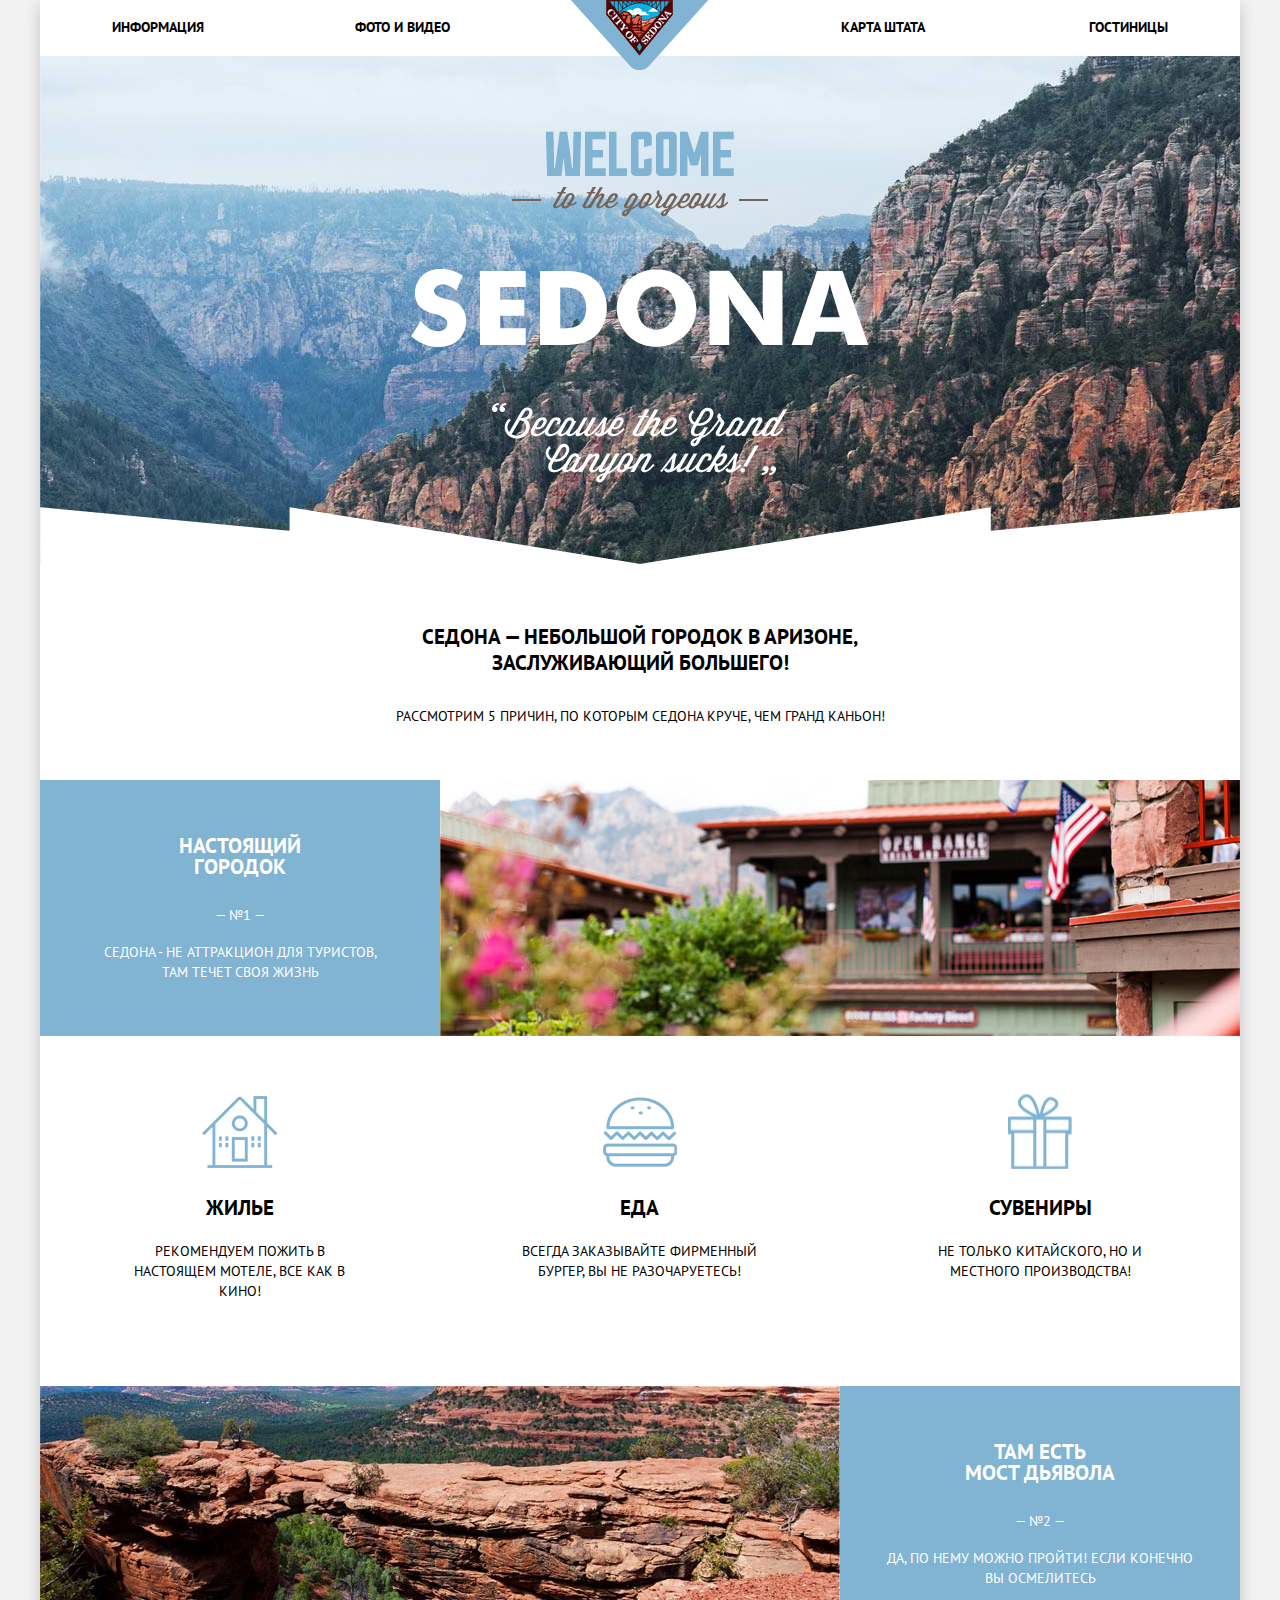
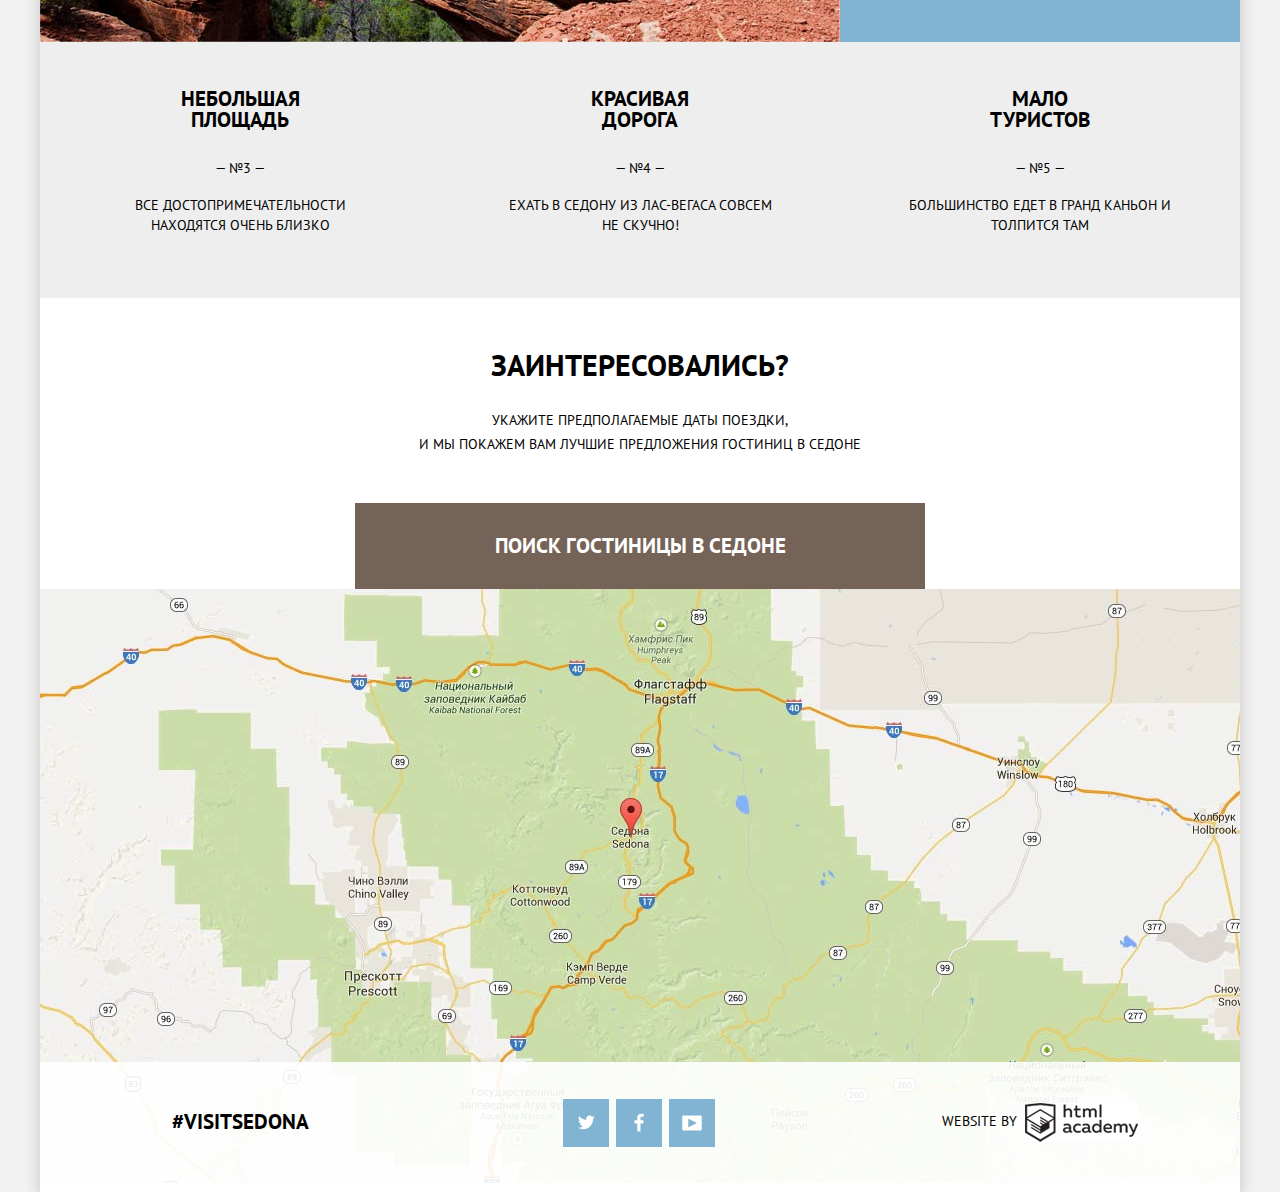
==== commit e80de146: "no message" ====
--- a/index.html
+++ b/index.html
@@ -34,7 +34,7 @@
                 <!-- блок о преимуществах с картинкой -->
                     <div class="features-block">
                         <div class="features-text">
-                            <h2>Настоящий городок</h2>
+                            <h2>Настоящий<br>городок</h2>
                             <span class="features-number">&#8212; №1 &#8212;</span>
                             <p class="features-description"> 
                                 Седона - не аттракцион для туристов,<br> там течет своя жизнь
@@ -75,7 +75,7 @@
                 <!-- блок с преимуществами без иконок-->
                     <div class="features-bottom">
                         <div class="features-text">
-                            <h2 class="bottom-captions">Небольшая площадь</h2>
+                            <h2 class="bottom-captions">Небольшая<br> площадь</h2>
                                 <span class="features-number">&#8212; №3 &#8212;</span>
                                 <p class="features-description">
                                     Все достопримечательности находятся очень близко
--- a/css/style.min.css
+++ b/css/style.min.css
@@ -1 +1 @@
-body,h1,h2{font-family:"PT Sans","Arial",serif}body{margin:0;padding:0;background-color:#f2f2f2;font-weight:400;text-transform:uppercase;font-size:14px}h1,h2{font-size:21px}body,h1{color:#000;line-height:26px}.top-menu li,h1,h2{font-weight:700;text-transform:uppercase}h2{line-height:21px}a{text-decoration:none}a,a:visited,h2{color:#000}.container{position:relative;width:1200px;margin:0 auto;background-color:#fff;box-shadow:0 5px 15px 0 rgba(0,0,0,.2)}.page-header{background-color:#fff;font-size:0}.top-menu{padding-left:6%;padding-right:6%}.top-menu ul{display:flex;justify-content:space-between;padding:0;list-style-type:none}.top-menu li{width:20%;padding-top:14px;padding-bottom:16px;font-size:14px;text-align:left}.top-menu li:last-child,.top-menu li:nth-child(3){text-align:right}.top-menu li:nth-child(2){margin-right:11%}a.menu-link:hover{color:#81b3d2}a.menu-link:active{color:#b2b2b2}a.menu-link--current:link{color:#766357}a.menu-link--current:hover{color:#604e43}a.menu-link--current:active{color:#d6d0cc}.logo{position:absolute;left:50%;margin-left:-69px}.top-image{height:433px;padding-top:75px;background:url(../img/img-bottom.png) no-repeat 50% 100%,url(../img/background.jpg) no-repeat 50% 0}.top-image img{display:block;margin:auto}.features-head{width:575px;margin-top:0;margin-right:auto;margin-left:auto;padding-top:46px;padding-bottom:37px;text-align:center}.block-caption{padding-top:13px;text-transform:uppercase}.features-block h2{color:#fff}.features-block{min-height:256px;display:flex;color:#fff;line-height:0;background-color:#81b3d2}.features-text{width:33.33%;padding:35px 40px 0;line-height:26px}.features-text h2{padding-left:60px;padding-right:60px;margin-bottom:25px}.features-bottom h2{padding-left:100px;padding-right:100px}.features-number,.features-text{text-align:center}.features-img{width:66.67%;margin:0;padding:0}.features-block--inverse{flex-direction:row-reverse}.advice{display:flex;justify-content:space-between;text-transform:uppercase;font-size:0}.advice-item{position:relative;width:33.33%;padding-top:143px;padding-bottom:65px;font-size:14px;text-align:center}.advice-item-description{padding:6px 72px;line-height:20px;text-align:center}.advice-item--house::before{background:url(../img/house-icon.png) no-repeat center}.advice-item--gift::before,.advice-item--hamburger::before,.advice-item--house::before{content:"";display:block;position:absolute;width:85px;height:75px;top:58px;left:157px}.advice-item--hamburger::before{background:url(../img/hamburger-icon.png) no-repeat center}.advice-item--hamburger .advice-item-description{padding-right:57px;padding-left:57px}.advice-item--gift::before{background:url(../img/gift-icon.png) no-repeat center}.advice-item--gift .advice-item-description{padding-right:64px;padding-left:64px}.features-bottom{min-height:256px;display:flex;flex-direction:row;justify-content:space-between;margin:0;padding-top:0;color:#000;line-height:0;background-color:#eee}.features-bottom .features-text{width:400px;line-height:26px;display:flex;padding:0;margin-top:-15px;flex-direction:column;justify-content:center}p.features-description{line-height:20px}.features-bottom .features-description{padding-left:60px;padding-right:60px}.search-text{width:575px;min-height:235px;padding:0;text-align:center;margin:55px auto 0}.search-text p{padding-top:10px;padding-bottom:33px;line-height:24px}.search-caption,a.search-btn{line-height:24px;font-size:30px;font-weight:700}a.search-btn{display:block;margin:0 auto;width:570px;padding:30px 0;border:none;font-family:"PT Sans","Arial",serif;font-size:21px;line-height:26px;text-align:center;text-transform:uppercase;color:#fff;background-color:#766357;cursor:pointer}.map{width:100%;height:594px;background:url(../img/map.jpg) no-repeat center bottom}.map iframe{width:100%;min-height:473px}@keyframes formdown{0%{transform:translateY(-100%)}to{transform:translateY(0%)}}.search-container{display:none;position:absolute;left:315px;width:570px;min-height:393px;padding:0;background-color:#fff;box-shadow:-7px 7px 15px 0 rgba(0,0,0,.15)}.form-show{animation:formdown .4s;display:block}.form-input input,.search-form{padding:55px 57px;font-weight:700;line-height:26px}.form-block{margin-bottom:28px;height:40px}.form-block::after{content:"";display:table;clear:both}.form-label{width:110px;float:left;margin:5px 0 0;padding:0;font-size:14px;line-height:26px}.form-input{position:relative;overflow:hidden}.form-input input{width:100%;position:relative;box-sizing:border-box;padding:3px 35px 4px 13px;border:2px solid transparent;background-color:#f2f2f2;font-family:"PT Sans","Arial",serif;font-size:14px;text-transform:uppercase}.form-input input[type=text]:hover{background-color:#ebebeb;border:2px solid #e5e5e5}.form-input input[type=text]:focus{background-color:#fff;outline:none;border:2px solid #e5e5e5}::-webkit-input-placeholder{color:#000}:-moz-placeholder,::-moz-placeholder{color:#000}:-ms-input-placeholder{color:#000}:focus::-webkit-input-placeholder{color:transparent}:focus:-moz-placeholder,:focus::-moz-placeholder{color:transparent}:focus:-ms-input-placeholder{color:transparent}.form-block--half{display:inline-block;width:50%;padding:0;margin:0 -4px 0 0}.form-block--half:nth-child(2n) .form-label{text-indent:50px}.form-block--half input{padding-left:35px;padding-right:35px;text-align:center}.form-control{position:absolute;top:0;right:0;width:35px;height:35px;z-index:2}.form-control--calendar{background:url(../img/calendar.png) no-repeat center}.form-control--calendar:hover{background:url(../img/calendar-hvr.png) no-repeat center}.form-control--calendar:active{background:url(../img/calendar-dwn.png) no-repeat center}.form-control--minus{position:absolute;top:0;left:0;width:35px;height:35px;background:url(../img/minus.png) no-repeat center;z-index:2}.form-control--minus:hover{background:url(../img/minus-hvr.png) no-repeat center}.form-control--minus:active{background:url(../img/minus-dwn.png) no-repeat center}.form-control--plus{background:url(../img/plus.png) no-repeat center}.form-control--plus:hover{background:url(../img/plus-hvr.png) no-repeat center}.form-control--plus:active{background:url(../img/plus-dwn.png) no-repeat center}.filter-btn{width:457px;padding:16px 0;margin:45px auto 0;border:none;color:#fff;font-size:21px;font-weight:700;line-height:26px;text-transform:uppercase;background-color:#81b3d2;cursor:pointer}.filter-btn:hover{background-color:#669ec0}.filter-btn:active{background-color:#5496bd;color:#5496bd}.page-footer{display:flex;justify-content:space-around;align-items:center;margin:-121px 0 0;padding:37px 0 45px;background-color:rgba(255,255,255,.9)}.footer-left{padding-left:10px}.footer-hashtag{padding-left:20px;font-size:21px;font-weight:700}.socials{padding:0;margin:0 0 0 50px;text-align:center}.social{display:inline-block;width:46px;height:48px;margin-right:3px;background:#81b3d2;vertical-align:middle}.social:hover{background-color:#669ec0}.social-tw{background:#81b3d2 url(../img/twitter.png) no-repeat center}.social-tw:active{background:#5496bd url(../img/twitter-tr.png) no-repeat center}.social-fb{background:#81b3d2 url(../img/facebook.png) no-repeat center}.social-fb:active{background:#5496bd url(../img/facebook-tr.png) no-repeat center}.social-yt{background:#81b3d2 url(../img/youtube.png) no-repeat center}.social-yt:active{background:#5496bd url(../img/youtube-tr.png) no-repeat center}.copyright{padding-left:20px}.copyright-text{margin-right:8px}a.copyright-image{display:inline-block;width:113px;height:39px;line-height:40px;vertical-align:middle;background:#fff url(../img/copyright.png) center no-repeat}a.copyright-image:hover{background:#fff url(../img/copyright-hvr.png) center no-repeat}a.copyright-image:active{background:#fff url(../img/copyright-dwn.png) center no-repeat}.result-content{display:flex;flex-direction:column;margin-bottom:121px}.search-block{margin:0;padding:25px 73px 0;background:url(../img/inner-bg.jpg) no-repeat 0 -55px}.hotel-search{color:#fff;display:flex;flex-direction:row;justify-content:flex-start;padding-bottom:15px}.hotel-search h3{margin-top:0;margin-bottom:20px}.hotel-search label{cursor:pointer}.search-housing,.search-infrastructure{width:255px;display:flex;flex-direction:column}.search-housing{width:240px}input[type=checkbox]{display:none}input[type=checkbox]+label{position:relative;padding:0 0 0 40px;margin-bottom:20px}.checkbox+label::before{content:"";position:absolute;left:-2px;width:17px;height:17px;background:0 0;border:2px solid #fff;border-radius:5px}.checkbox:checked+label::after{content:"";position:absolute;left:-2px;width:26px;height:22px;background-color:transparent;background:url(../img/checked.png) no-repeat 1px 0}.checkbox:disabled+label::before{border:2px solid #6a6a6a}.checkbox:disabled+label::after{content:"";position:absolute;left:-2px;width:26px;height:22px;background-color:transparent;background:url(../img/disabled.png) no-repeat 1px 0}.search-price{margin-left:auto;width:318px}.search-price-title{font-size:16px;line-height:21px;margin-bottom:11px;margin-left:-10px;font-weight:700}.range-control{position:relative;height:32px;margin-bottom:20px;border:2px solid #fff;border-radius:2px;font-size:0}.range-control::after{content:"";position:absolute;left:50%;top:50%;width:2px;height:22px;background-color:#fff;transform:translate(-50%,-50%)}.range-control label{display:inline-block;font-size:14px;line-height:30px;vertical-align:middle;cursor:pointer}.range-control .max-price,.range-control .min-price{width:90px;padding-left:65px}.range-control input{width:50px;margin:0;color:inherit;font:inherit;background:0 0;border:none}.range-scale{position:relative;margin-bottom:33px}.range-scale .scale{height:2px;background-color:rgba(255,255,255,.3)}.range-scale .scale-bar{width:80%;height:2px;background-color:#fff}.range-toggle{position:absolute;top:-9px;width:4px;height:4px;border:8px solid #fff;border-radius:50%;background-color:#ababab;box-shadow:0 2px 1px 0 rgba(0,0,0,.14);cursor:pointer}.range-toggle-max{left:80%}.range-toggle:hover{background-color:#1c4f80}.btn-transparent{display:block;margin:0 auto;padding:5px 34px;border:2px solid #fff;color:inherit;font-family:inherit;font-size:14px;line-height:21px;text-transform:uppercase;background:0 0;cursor:pointer}.btn-transparent:hover{color:#000;background-color:#fff}.result-sorting{display:flex;padding:26px 6%}.sorting-filter{width:680px;display:flex;justify-content:flex-start}.sorting{display:flex;align-items:center}.sorting-title{margin-left:47px;font-size:12px;line-height:18px;font-weight:700}a.sorting-option{margin-left:40px;font-size:12px;line-height:18px;color:#cacaca;border-bottom:1px dotted #81b3d2}a.sorting-option:hover{color:#81b3d2;border-bottom:1px dotted #81b3d2}a.sorting-option:active{color:#000;border-bottom:none}a.sorting-option--current{color:#81b3d2;border:none}.result-amount{font-size:21px;font-weight:700;color:#000;line-height:26px}.sorting-dir{position:relative;padding:0;margin-left:auto;margin-right:15px}.arrow-link--down,.arrow-link--up{display:block;position:absolute;top:0;border:10px solid #81b3d2;border-right-width:5px;border-left-width:5px;border-right-color:transparent;border-left-color:transparent}.arrow-link--down{left:5px;border-bottom:0}.arrow-link--up{right:9px;border-top:0}a.arrow-link{margin-top:6px;border-color:#ccc transparent}a.arrow-link:hover{border-color:#000 transparent}a.arrow-active,a.arrow-link:active{border-color:#81b3d2 transparent}.result{display:flex;padding:30px 6% 0;margin-bottom:22px;border-top:1px solid #e5e5e5}.result:last-child{padding-bottom:23px;margin-bottom:0;border-bottom:1px solid #e5e5e5}.result-img{width:135px;padding:0;margin:0 30px 0 0}.result-img img{max-width:100%;height:auto}a.result-name{display:block;color:#000;font-family:"PT Sans","Arial",serif;font-size:21px;font-weight:700;line-height:21px;text-transform:uppercase;margin-top:0;margin-bottom:5px}a.result-name:hover{color:#81b3d2}a.result-name:active{color:#cacaca}.result-type{display:inline-block;width:112px;margin:0;padding:0}.result-action{margin-top:14px}.result-more-btn{padding:5px 17px;margin-right:3px;background-color:#81b3d2}a.result-more-btn{color:#fff}a.result-more-btn:hover{background-color:#669ec0}a.result-more-btn:active{background-color:#5496bd;color:#5496bd}.result-order-btn{padding:5px 17px;border:none;background-color:#766357;cursor:pointer}a.result-order-btn{color:#fff;text-transform:uppercase}a.result-order-btn:hover{background-color:#604e43}a.result-order-btn:active{background-color:#503e33;color:#503e33}.result-rating{display:flex;flex-direction:column;margin-left:auto;width:120px;text-align:right}.result-rating-stars{width:95px;height:23px;margin-left:auto;margin-bottom:42px;background:url(../img/star.png) repeat-x}.rating-stars--two{width:45px}.rating-stars--three{width:73px}.result-rating-text{display:inline-block;padding:0 13px;background-color:#f2f2f2}
+body,h1,h2{font-family:"PT Sans","Arial",serif}body{margin:0;padding:0;background-color:#f2f2f2;font-weight:400;text-transform:uppercase;font-size:14px}h1,h2{font-size:21px}body,h1{color:#000;line-height:26px}.top-menu li,h1,h2{font-weight:700;text-transform:uppercase}h2{line-height:21px}a{text-decoration:none}a,a:visited,h2{color:#000}.container{position:relative;width:1200px;margin:0 auto;background-color:#fff;box-shadow:0 5px 15px 0 rgba(0,0,0,.2)}.page-header{background-color:#fff;font-size:0}.top-menu{padding-left:6%;padding-right:6%}.top-menu ul{display:flex;justify-content:space-between;padding:0;list-style-type:none}.top-menu li{width:20%;padding-top:14px;padding-bottom:16px;font-size:14px;text-align:left}.top-menu li:last-child,.top-menu li:nth-child(3){text-align:right}.top-menu li:nth-child(2){margin-right:11%}a.menu-link:hover{color:#81b3d2}a.menu-link:active{color:#b2b2b2}a.menu-link--current:link{color:#766357}a.menu-link--current:hover{color:#604e43}a.menu-link--current:active{color:#d6d0cc}.logo{position:absolute;left:50%;margin-left:-69px}.top-image{height:433px;padding-top:75px;background-color:#d3e4ee;background:url(../img/img-bottom.png) no-repeat 50% 100%,url(../img/background.jpg) no-repeat 50% 0}.top-image img{display:block;margin:auto}.features-head{width:575px;margin-top:0;margin-right:auto;margin-left:auto;padding-top:46px;padding-bottom:37px;text-align:center}.block-caption{padding-top:13px;text-transform:uppercase}.features-block h2{color:#fff}.features-block{min-height:256px;display:flex;color:#fff;line-height:0;background-color:#81b3d2}.features-text{width:33.33%;padding:55px 40px 0;line-height:26px}.features-text h2{margin-top:0;padding-top:0;margin-bottom:25px}.features-number,.features-text{text-align:center}.features-img{width:66.67%;margin:0;padding:0}.features-block--inverse{flex-direction:row-reverse}.advice{display:flex;justify-content:space-between;text-transform:uppercase;font-size:0}.advice-item{position:relative;width:33.33%;padding-top:143px;padding-bottom:65px;font-size:14px;text-align:center}.advice-item-description{padding:6px 72px;line-height:20px;text-align:center}.advice-item--house::before{background:url(../img/house-icon.png) no-repeat center}.advice-item--gift::before,.advice-item--hamburger::before,.advice-item--house::before{content:"";display:block;position:absolute;width:85px;height:75px;top:58px;left:157px}.advice-item--hamburger::before{background:url(../img/hamburger-icon.png) no-repeat center}.advice-item--hamburger .advice-item-description{padding-right:57px;padding-left:57px}.advice-item--gift::before{background:url(../img/gift-icon.png) no-repeat center}.advice-item--gift .advice-item-description{padding-right:64px;padding-left:64px}.features-bottom{min-height:256px;display:flex;flex-direction:row;align-content:center;justify-content:space-between;margin:0;padding-top:0;color:#000;line-height:0;background-color:#eee}.features-bottom .features-text{width:400px;line-height:26px;padding:46px 0 0}p.features-description{line-height:20px}.features-bottom .features-description{padding-left:60px;padding-right:60px}.bottom-captions{padding-top:0;margin-top:0}.search-text{width:575px;min-height:235px;padding:0;margin:55px auto 0;text-align:center}.search-text p{padding-top:10px;padding-bottom:33px;line-height:24px}.search-caption,a.search-btn{line-height:24px;font-size:30px;font-weight:700}a.search-btn{display:block;margin:0 auto;width:570px;padding:30px 0;border:none;font-family:"PT Sans","Arial",serif;font-size:21px;line-height:26px;text-align:center;text-transform:uppercase;color:#fff;background-color:#766357;cursor:pointer}a.search-btn:hover{opacity:.8}.map{width:100%;height:594px;background:url(../img/map.jpg) no-repeat center bottom}.map iframe{width:100%;min-height:473px}@keyframes formdown{0%{transform:translateY(-100%)}to{transform:translateY(0%)}}.search-container{display:none;position:absolute;left:315px;width:570px;min-height:393px;padding:0;background-color:#fff;box-shadow:-7px 7px 15px 0 rgba(0,0,0,.15)}.form-show{animation:formdown .4s;display:block}.form-input input,.search-form{padding:55px 57px;font-weight:700;line-height:26px}.form-block{margin-bottom:28px;height:40px}.form-block::after{content:"";display:table;clear:both}.form-label{width:110px;float:left;margin:5px 0 0;padding:0;font-size:14px;line-height:26px}.form-input{position:relative;overflow:hidden}.form-input input{width:100%;position:relative;box-sizing:border-box;padding:3px 35px 4px 13px;border:2px solid transparent;background-color:#f2f2f2;font-family:"PT Sans","Arial",serif;font-size:14px;text-transform:uppercase}.form-input input[type=text]:hover{background-color:#ebebeb;border:2px solid #e5e5e5}.form-input input[type=text]:focus{background-color:#fff;outline:none;border:2px solid #e5e5e5}::-webkit-input-placeholder{color:#000}:-moz-placeholder,::-moz-placeholder{color:#000}:-ms-input-placeholder{color:#000}:focus::-webkit-input-placeholder{color:transparent}:focus:-moz-placeholder,:focus::-moz-placeholder{color:transparent}:focus:-ms-input-placeholder{color:transparent}.form-block--half{display:inline-block;width:50%;padding:0;margin:0 -4px 0 0}.form-block--half:nth-child(2n) .form-label{text-indent:50px}.form-block--half input{padding-left:35px;padding-right:35px;text-align:center}.form-control{position:absolute;top:0;right:0;width:35px;height:35px;z-index:2}.form-control--calendar{background:url(../img/calendar.png) no-repeat center}.form-control--calendar:hover{background:url(../img/calendar-hvr.png) no-repeat center}.form-control--calendar:active{background:url(../img/calendar-dwn.png) no-repeat center}.form-control--minus{position:absolute;top:0;left:0;width:35px;height:35px;background:url(../img/minus.png) no-repeat center;z-index:2}.form-control--minus:hover{background:url(../img/minus-hvr.png) no-repeat center}.form-control--minus:active{background:url(../img/minus-dwn.png) no-repeat center}.form-control--plus{background:url(../img/plus.png) no-repeat center}.form-control--plus:hover{background:url(../img/plus-hvr.png) no-repeat center}.form-control--plus:active{background:url(../img/plus-dwn.png) no-repeat center}.filter-btn{width:457px;padding:16px 0;margin:45px auto 0;border:none;color:#fff;font-size:21px;font-weight:700;line-height:26px;text-transform:uppercase;background-color:#81b3d2;cursor:pointer}.filter-btn:hover{background-color:#669ec0}.filter-btn:active{background-color:#5496bd;color:#5496bd}.page-footer{display:flex;justify-content:space-around;align-items:center;margin:-121px 0 0;padding:37px 0 45px;background-color:rgba(255,255,255,.9)}.footer-left{padding-left:10px}.footer-hashtag{padding-left:20px;font-size:21px;font-weight:700}.socials{padding:0;margin:0 0 0 50px;text-align:center}.social{display:inline-block;width:46px;height:48px;margin-right:3px;background:#81b3d2;vertical-align:middle}.social:hover{background-color:#669ec0}.social-tw{background:#81b3d2 url(../img/twitter.png) no-repeat center}.social-tw:active{background:#5496bd url(../img/twitter-tr.png) no-repeat center}.social-fb{background:#81b3d2 url(../img/facebook.png) no-repeat center}.social-fb:active{background:#5496bd url(../img/facebook-tr.png) no-repeat center}.social-yt{background:#81b3d2 url(../img/youtube.png) no-repeat center}.social-yt:active{background:#5496bd url(../img/youtube-tr.png) no-repeat center}.copyright{padding-left:20px}.copyright-text{margin-right:8px}a.copyright-image{display:inline-block;width:113px;height:39px;line-height:40px;vertical-align:middle;background:#fff url(../img/copyright.png) center no-repeat}a.copyright-image:hover{background:#fff url(../img/copyright-hvr.png) center no-repeat}a.copyright-image:active{background:#fff url(../img/copyright-dwn.png) center no-repeat}.result-content{display:flex;flex-direction:column;margin-bottom:121px}.search-block{margin:0;padding:25px 73px 0;background:#2a4556 url(../img/inner-bg.jpg) no-repeat 0 -55px}.hotel-search{color:#fff;display:flex;flex-direction:row;justify-content:flex-start;padding-bottom:9px}.hotel-search h3{margin-top:0;margin-bottom:20px}.hotel-search label{cursor:pointer}.search-housing,.search-infrastructure{width:255px;display:flex;flex-direction:column}.search-housing{width:240px}input[type=checkbox]{display:none}input[type=checkbox]+label{position:relative;padding:0 0 0 40px;margin-bottom:20px}.checkbox+label::before{content:"";position:absolute;left:-2px;width:17px;height:17px;background:0 0;border:2px solid #fff;border-radius:5px}.checkbox:checked+label::after{content:"";position:absolute;left:-2px;width:26px;height:22px;background-color:transparent;background:url(../img/checked.png) no-repeat 1px 0}.checkbox:disabled+label::before{border:2px solid #6a6a6a}.checkbox:disabled+label::after{content:"";position:absolute;left:-2px;width:26px;height:22px;background-color:transparent;background:url(../img/disabled.png) no-repeat 1px 0}.search-price{margin-left:auto;width:318px}.search-price-title{font-size:16px;line-height:21px;margin-bottom:11px;margin-left:-10px;font-weight:700}.range-control{position:relative;height:32px;margin-bottom:20px;border:2px solid #fff;border-radius:2px;font-size:0}.range-control::after{content:"";position:absolute;left:50%;top:50%;width:2px;height:22px;background-color:#fff;transform:translate(-50%,-50%)}.range-control label{display:inline-block;font-size:14px;line-height:30px;vertical-align:middle;cursor:pointer}.range-control .max-price,.range-control .min-price{width:90px;padding-left:65px}.range-control input{width:50px;margin:0;color:inherit;font:inherit;background:0 0;border:none}.range-scale{position:relative;margin-bottom:33px}.range-scale .scale{height:2px;background-color:rgba(255,255,255,.3)}.range-scale .scale-bar{width:80%;height:2px;background-color:#fff}.range-toggle{position:absolute;top:-9px;width:4px;height:4px;border:8px solid #fff;border-radius:50%;background-color:#ababab;box-shadow:0 2px 1px 0 rgba(0,0,0,.14);cursor:pointer}.range-toggle-max{left:80%}.range-toggle:hover{background-color:#1c4f80}.btn-transparent{display:block;margin:0 auto;padding:5px 34px;border:2px solid #fff;color:inherit;font-family:inherit;font-size:14px;line-height:21px;text-transform:uppercase;background:0 0;cursor:pointer}.btn-transparent:hover{color:#000;background-color:#fff}.result-sorting{display:flex;padding:29px 6%}.sorting-filter{width:680px;display:flex;justify-content:flex-start}.sorting{display:flex;align-items:center}.sorting-title{margin-left:47px;font-size:12px;line-height:18px;font-weight:700}a.sorting-option{margin-left:40px;font-size:12px;line-height:18px;color:#cacaca;border-bottom:1px dotted #81b3d2}a.sorting-option:hover{color:#81b3d2;border-bottom:1px dotted #81b3d2}a.sorting-option:active{color:#000;border-bottom:none}a.sorting-option--current{color:#81b3d2;border:none}.result-amount{font-size:21px;font-weight:700;color:#000;line-height:26px}.sorting-dir{position:relative;padding:0;margin-left:auto;margin-right:15px}.arrow-link--down,.arrow-link--up{display:block;position:absolute;top:0;border:10px solid #81b3d2;border-right-width:5px;border-left-width:5px;border-right-color:transparent;border-left-color:transparent}.arrow-link--down{left:5px;border-bottom:0}.arrow-link--up{right:9px;border-top:0}a.arrow-link{margin-top:6px;border-color:#ccc transparent}a.arrow-link:hover{border-color:#000 transparent}a.arrow-active,a.arrow-link:active{border-color:#81b3d2 transparent}.result{display:flex;padding:30px 6% 0;margin-bottom:22px;border-top:1px solid #e5e5e5}.result:last-child{padding-bottom:23px;margin-bottom:0;border-bottom:1px solid #e5e5e5}.result-img{width:135px;padding:0;margin:0 30px 0 0}.result-img img{max-width:100%;height:auto}a.result-name{display:block;color:#000;font-family:"PT Sans","Arial",serif;font-size:21px;font-weight:700;line-height:21px;text-transform:uppercase;margin-top:0;margin-bottom:5px}a.result-name:hover{color:#81b3d2}a.result-name:active{color:#cacaca}.result-type{display:inline-block;width:112px;margin:0;padding:0}.result-action{margin-top:14px}.result-more-btn{padding:5px 17px;margin-right:3px;background-color:#81b3d2}a.result-more-btn{color:#fff}a.result-more-btn:hover{background-color:#669ec0}a.result-more-btn:active{background-color:#5496bd;color:#5496bd}.result-order-btn{padding:5px 17px;border:none;background-color:#766357;cursor:pointer}a.result-order-btn{color:#fff;text-transform:uppercase}a.result-order-btn:hover{background-color:#604e43}a.result-order-btn:active{background-color:#503e33;color:#503e33}.result-rating{display:flex;flex-direction:column;margin-left:auto;width:120px;text-align:right}.result-rating-stars{width:95px;height:23px;margin-left:auto;margin-bottom:42px;background:url(../img/star.png) repeat-x}.rating-stars--two{width:45px}.rating-stars--three{width:73px}.result-rating-text{display:inline-block;padding:0 13px;background-color:#f2f2f2}
